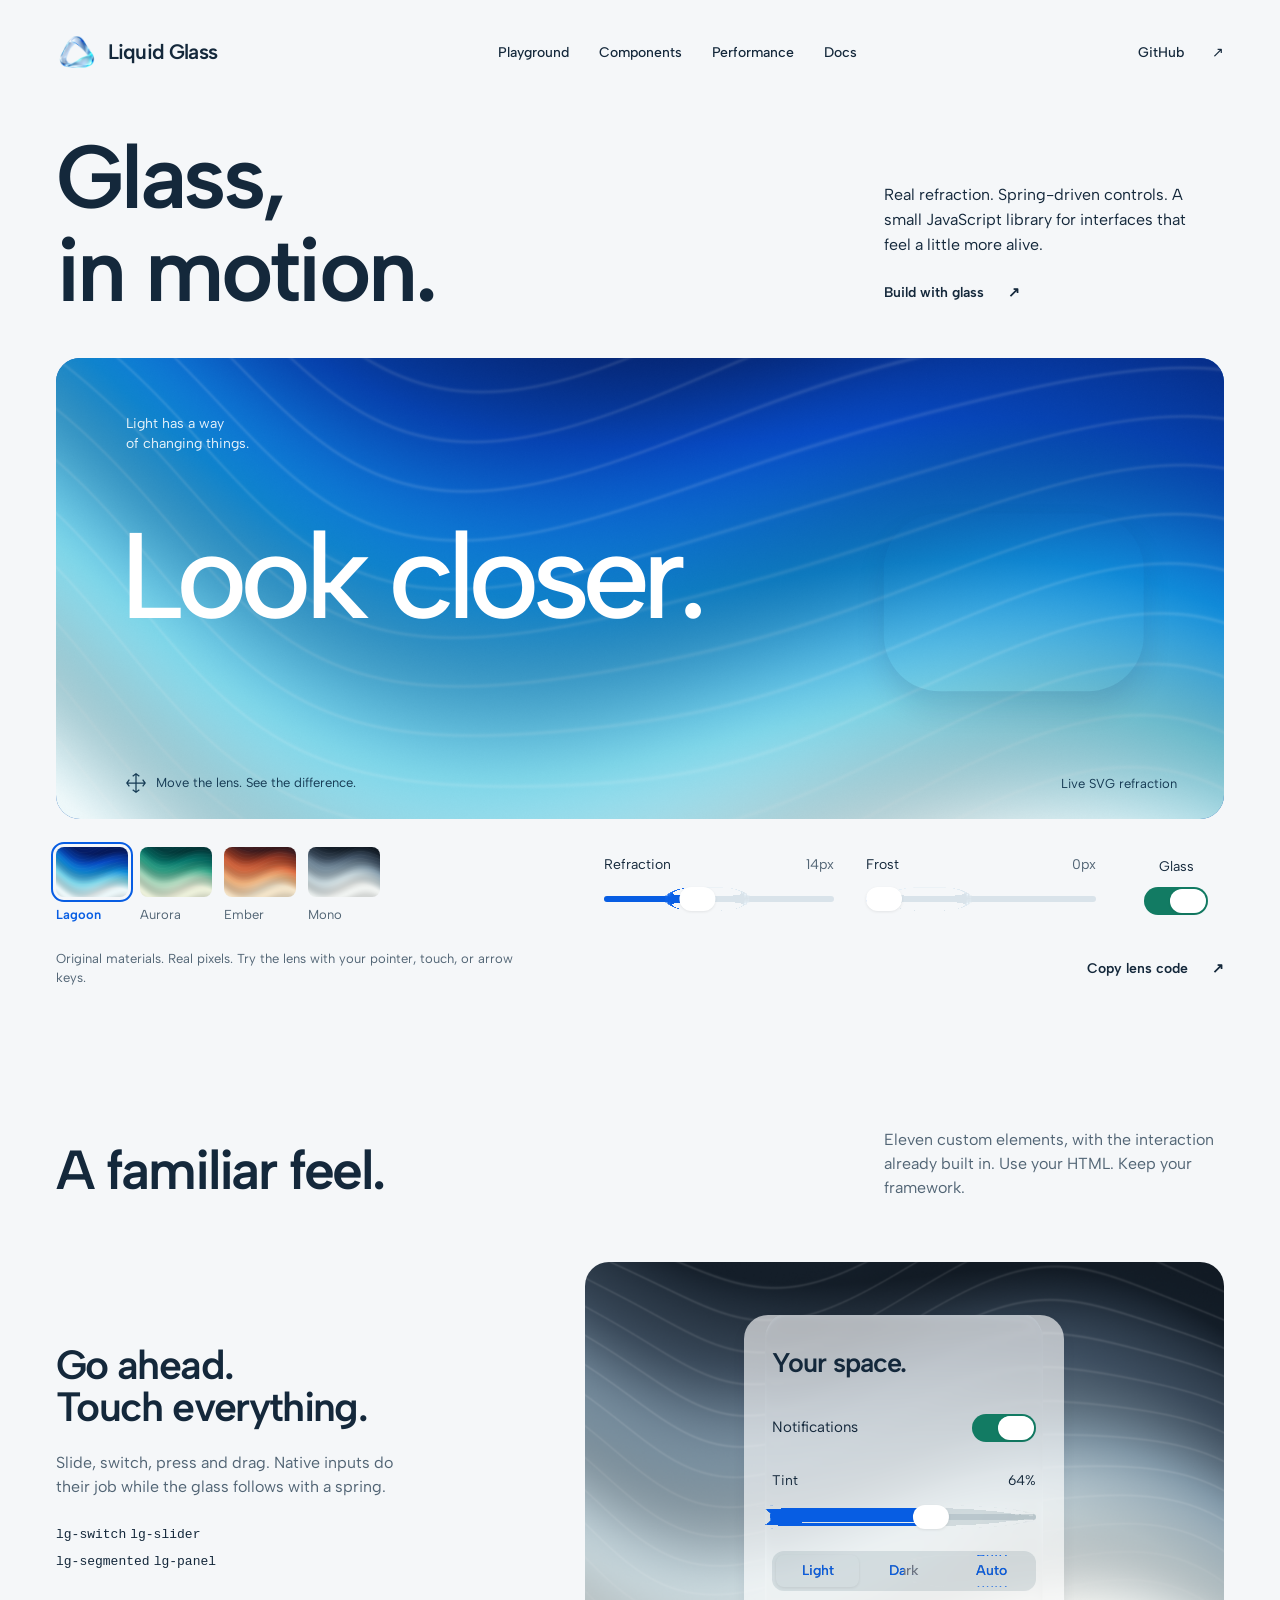
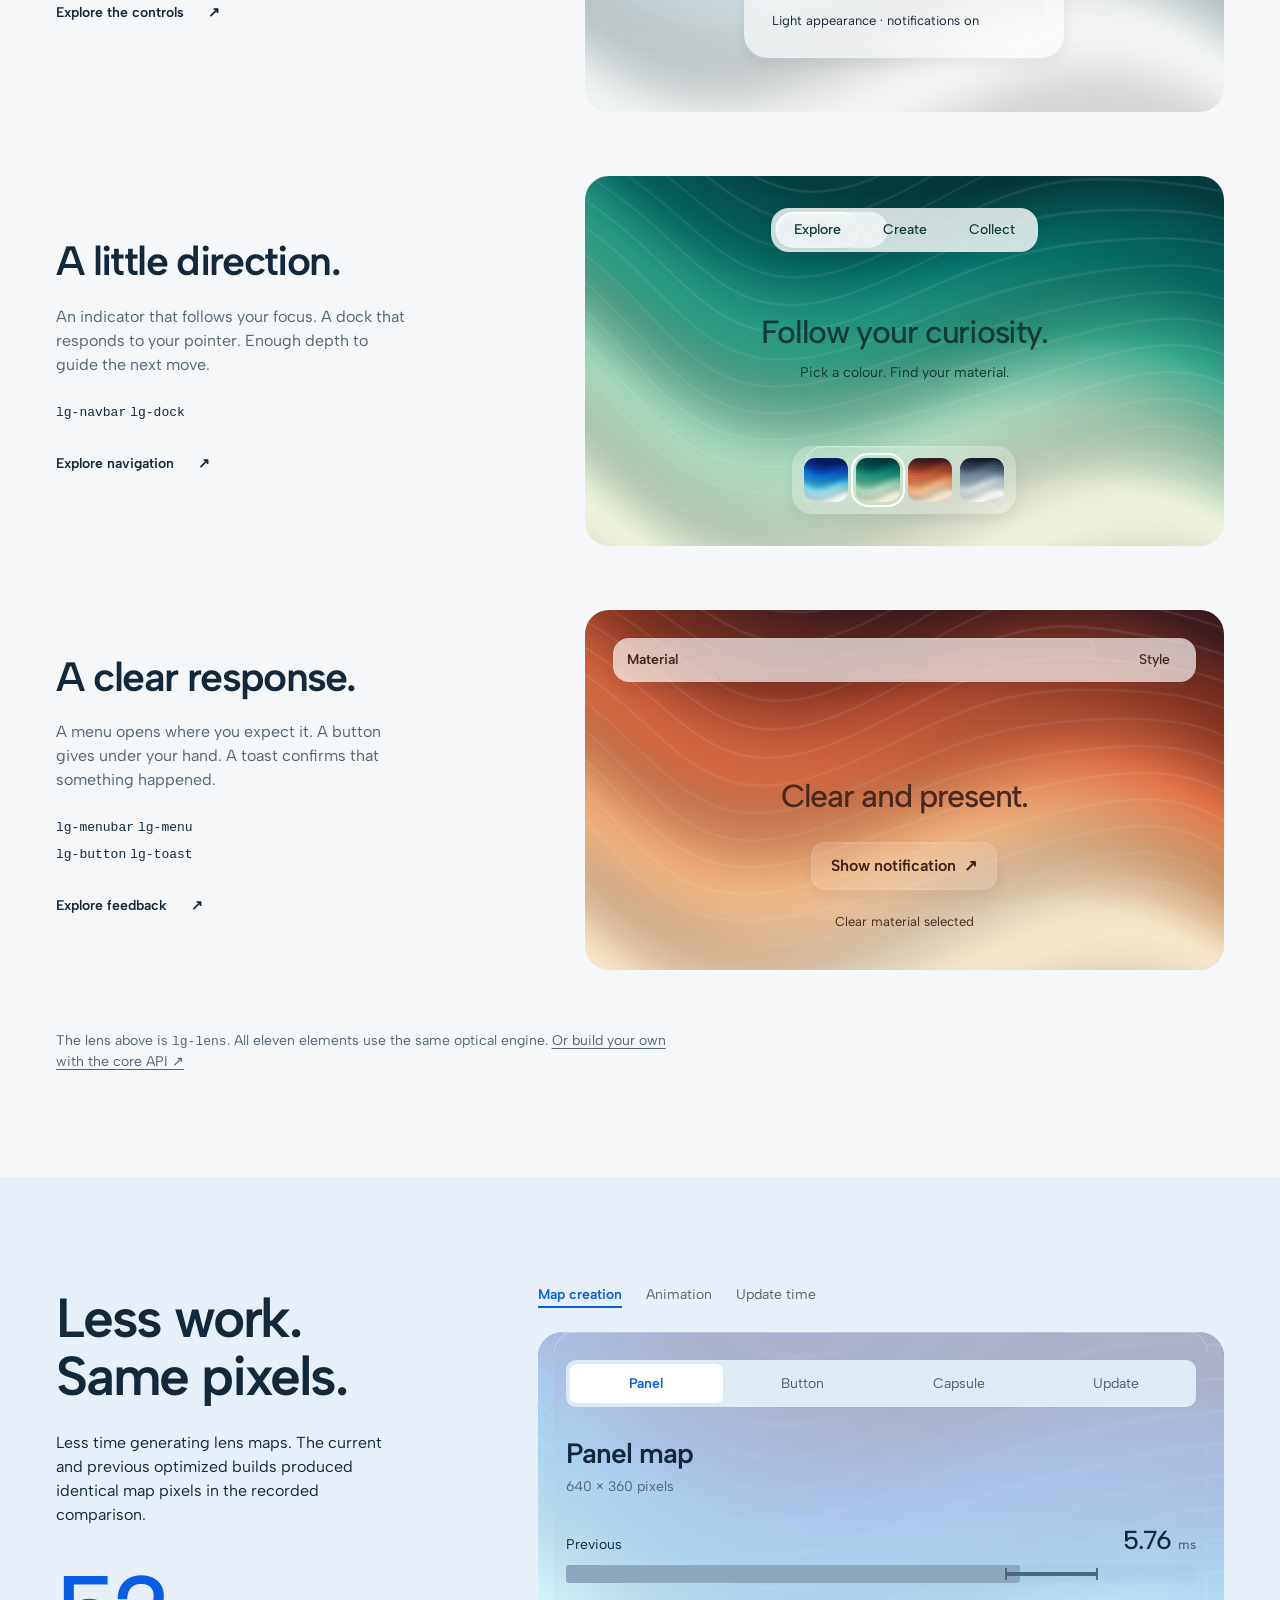
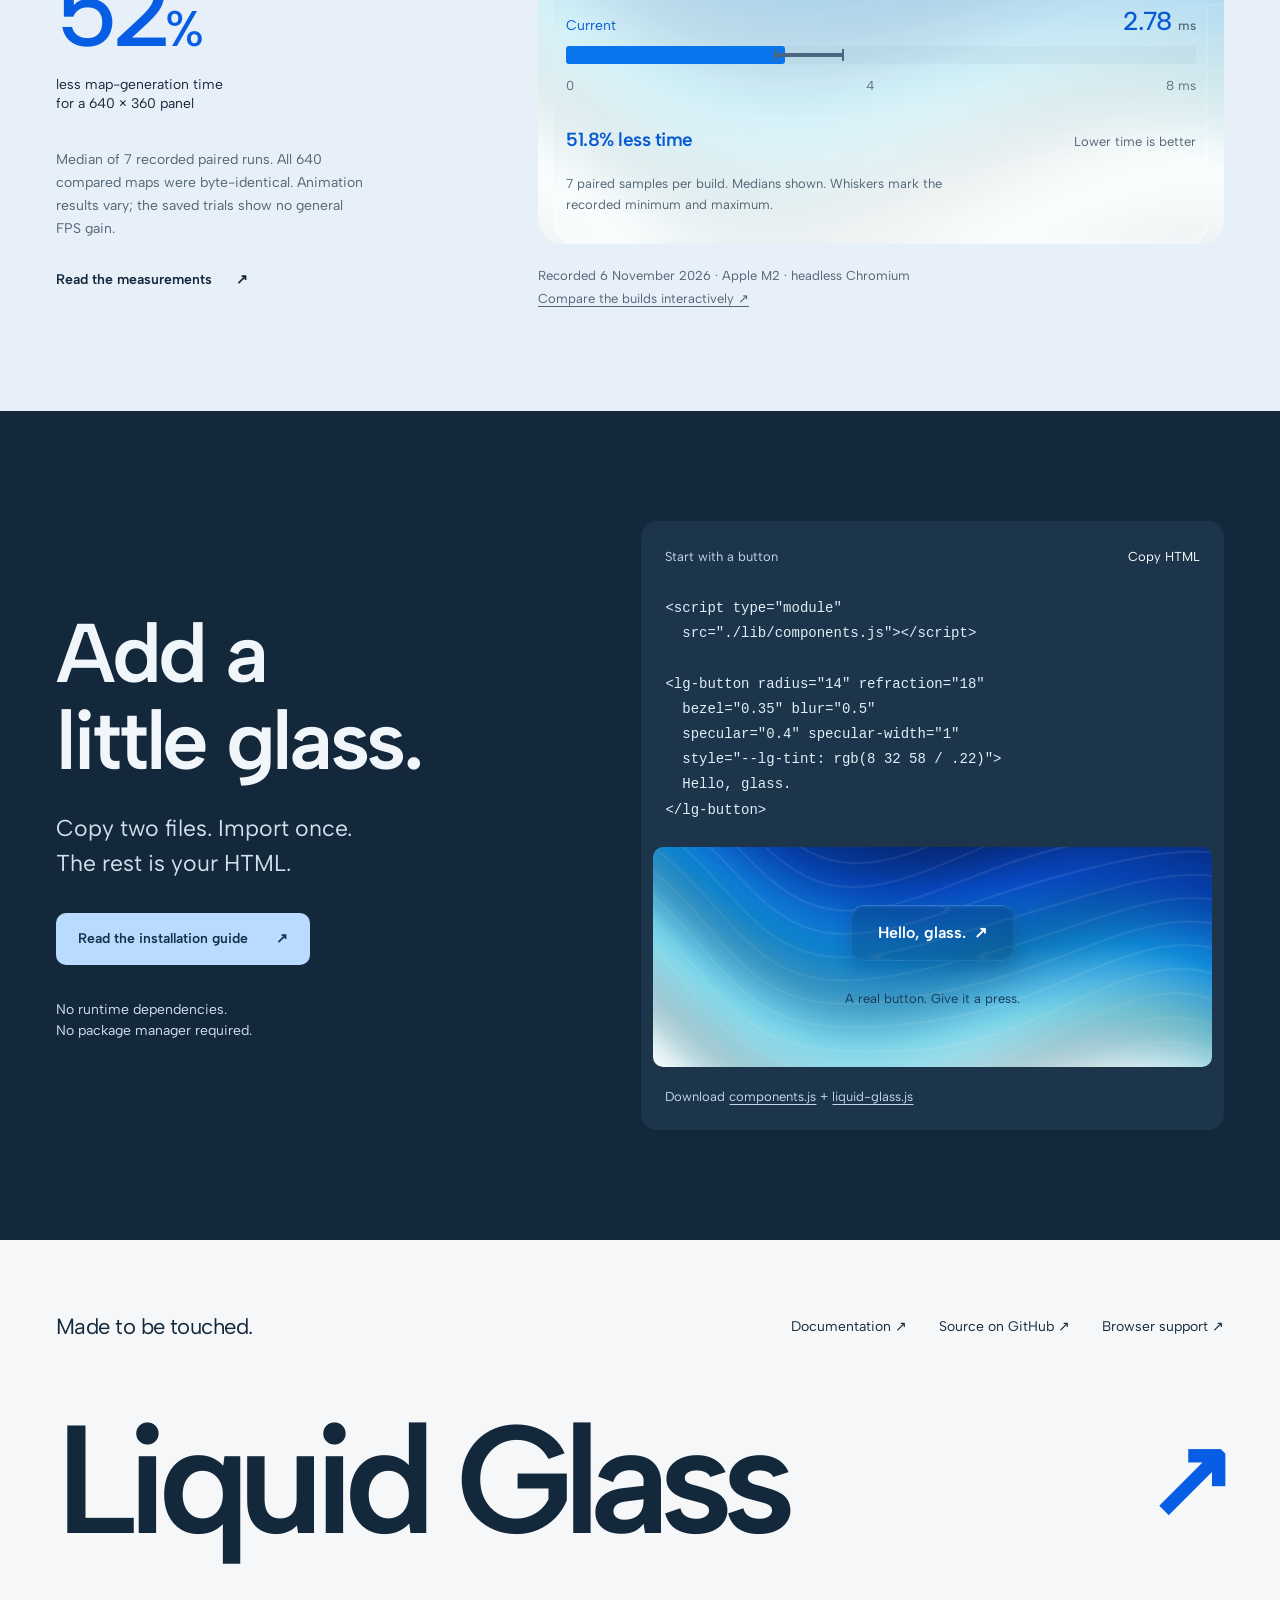
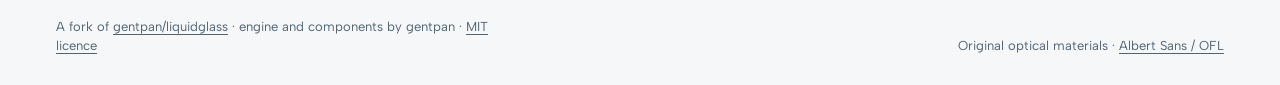
==== index.html @ f4332ab7 "fix(site): make the button material visibly transparent The installation demo covered its backdrop w" ====
<!doctype html>
<html lang="en">
<head>
  <meta charset="utf-8">
  <meta name="viewport" content="width=device-width, initial-scale=1">
  <title>Liquid Glass · Glass, in motion</title>
  <meta name="description" content="A live playground for refractive glass, spring-driven controls and optical depth. Eleven web components. No runtime dependencies.">
  <meta name="theme-color" content="#f5f7f9">
  <meta property="og:title" content="Liquid Glass · Glass, in motion">
  <meta property="og:description" content="Real refraction. Working controls. An open-source JavaScript library you can try right here.">
  <meta property="og:type" content="website">
  <meta property="og:url" content="https://tfdmendes.github.io/liquidglass/">
  <meta property="og:image" content="https://tfdmendes.github.io/liquidglass/assets/brand/liquid-glass.png">
  <link rel="canonical" href="https://tfdmendes.github.io/liquidglass/">
  <link rel="icon" type="image/png" href="./assets/brand/favicon.png">
  <link rel="preload" href="./assets/fonts/albert-sans.ttf" as="font" type="font/ttf" crossorigin>
  <link rel="stylesheet" href="./assets/site.css">
  <script type="module" src="./assets/main.js"></script>
</head>
<body>
  <a class="skip-link" href="#main">Skip to content</a>
  <header class="site-header container">
    <a class="brand" href="./" aria-label="Liquid Glass home"><img src="./assets/brand/liquid-glass.png" width="42" height="42" alt=""><span>Liquid Glass</span></a>
    <nav class="nav-links" aria-label="Main navigation"><a href="#playground">Playground</a><a href="#components">Components</a><a href="#performance">Performance</a><a href="./docs/">Docs</a></nav>
    <a class="header-action" href="https://github.com/tfdmendes/liquidglass">GitHub <span aria-hidden="true">↗</span></a>
  </header>
  <main id="main">
    <section class="hero container" id="playground" aria-labelledby="hero-title">
      <div class="hero-heading">
        <h1 class="lines" id="hero-title"><span class="line"><span>Glass,</span></span><span class="line"><span>in motion.</span></span></h1>
        <div class="hero-intro"><p>Real refraction. Spring-driven controls. A small JavaScript library for interfaces that feel a little more alive.</p><a class="text-link" href="#start">Build with glass <span aria-hidden="true">↗</span></a></div>
      </div>
      <div class="optical-stage" data-ui>
        <lg-lens id="hero-lens" width="260" height="178" radius="56" x="61" y="53" refraction="14" bezel="0.3" chroma="0.08" specular="0.12" specular-width="0.75" tabindex="0" role="group" aria-label="Interactive glass lens" aria-describedby="lens-instructions">
          <img class="hero-material" id="hero-material" src="./assets/material-lagoon.png" width="1800" height="1200" alt="Original blue contour artwork" fetchpriority="high">
          <span class="stage-word" aria-hidden="true">Look closer.</span>
          <span class="stage-caption">Light has a way<br>of changing things.</span>
        </lg-lens>
        <span class="lens-instructions" id="lens-instructions"><svg viewBox="0 0 24 24" aria-hidden="true"><path d="m8 4 4-3 4 3M12 1v22m-4-3 4 3 4-3M4 8l-3 4 3 4M1 12h22m-3-4 3 4-3 4"/></svg><span>Move the lens. See the difference.</span></span>
        <span class="stage-engine">Live SVG refraction</span>
      </div>
      <div class="material-console" data-ui>
        <div class="material-picker" role="group" aria-label="Backdrop material">
          <button type="button" class="material-option" data-material="lagoon" aria-pressed="true"><img src="./assets/material-lagoon.png" width="72" height="52" alt=""><span>Lagoon</span></button>
          <button type="button" class="material-option" data-material="aurora" aria-pressed="false"><img src="./assets/material-aurora.png" width="72" height="52" alt="" loading="lazy"><span>Aurora</span></button>
          <button type="button" class="material-option" data-material="ember" aria-pressed="false"><img src="./assets/material-ember.png" width="72" height="52" alt="" loading="lazy"><span>Ember</span></button>
          <button type="button" class="material-option" data-material="mono" aria-pressed="false"><img src="./assets/material-mono.png" width="72" height="52" alt="" loading="lazy"><span>Mono</span></button>
        </div>
        <div class="optics-controls">
          <div class="range-field"><div><span>Refraction</span><output id="refraction-value">14px</output></div><lg-slider id="refraction" min="0" max="36" value="14" label="Refraction" specular="0.12" specular-width="0.75"></lg-slider></div>
          <div class="range-field"><div><span>Frost</span><output id="frost-value">0px</output></div><lg-slider id="frost" min="0" max="8" step="0.5" value="0" label="Frost" specular="0.12" specular-width="0.75"></lg-slider></div>
          <lg-switch id="glass-enabled" checked>Glass</lg-switch>
        </div>
      </div>
      <div class="playground-bottom"><p>Original materials. Real pixels. Try the lens with your pointer, touch, or arrow keys.</p><button type="button" class="text-link" id="copy-preset">Copy lens code <span aria-hidden="true">↗</span></button></div>
      <noscript><p class="no-script">Enable JavaScript to try the live components. The source and documentation are available below.</p></noscript>
    </section>
    <section class="components-section container" id="components" aria-labelledby="components-title">
      <div class="section-heading"><h2 id="components-title">A familiar feel.</h2><p>Eleven custom elements, with the interaction already built in. Use your HTML. Keep your framework.</p></div>
      <div class="component-row control-row">
        <div class="component-copy"><h3>Go ahead.<br>Touch everything.</h3><p>Slide, switch, press and drag. Native inputs do their job while the glass follows with a spring.</p><p class="component-names"><code>lg-switch</code> <code>lg-slider</code><br><code>lg-segmented</code> <code>lg-panel</code></p><a class="text-link" href="./docs/#switch">Explore the controls <span aria-hidden="true">↗</span></a></div>
        <div class="component-scene controls-scene" data-ui data-lg-backdrop="img">
          <img src="./assets/material-mono.png" width="1800" height="1200" alt="Silver contour artwork behind the controls" loading="lazy">
          <lg-panel class="control-panel" tone="light" radius="24" refraction="10" bezel="0.2" blur="2" specular="0.12" specular-width="0.75">
            <h4>Your space.</h4><lg-switch id="notifications" checked>Notifications</lg-switch>
            <div class="panel-range"><div><span>Tint</span><output id="tint-value">64%</output></div><lg-slider id="panel-tint" min="30" max="85" value="64" label="Panel tint" specular="0.12" specular-width="0.75"></lg-slider></div>
            <lg-segmented id="appearance" label="Control appearance" value="light" specular="0.12" specular-width="0.75"><button value="light">Light</button><button value="dark">Dark</button><button value="auto">Auto</button></lg-segmented>
            <output class="panel-status" id="control-status">Light appearance · notifications on</output>
          </lg-panel>
        </div>
      </div>
      <div class="component-row navigation-row">
        <div class="component-copy"><h3>A little direction.</h3><p>An indicator that follows your focus. A dock that responds to your pointer. Enough depth to guide the next move.</p><p class="component-names"><code>lg-navbar</code> <code>lg-dock</code></p><a class="text-link" href="./docs/#navbar">Explore navigation <span aria-hidden="true">↗</span></a></div>
        <div class="component-scene navigation-scene" id="navigation-scene" data-ui data-lg-backdrop="img">
          <img id="navigation-material" src="./assets/material-aurora.png" width="1800" height="1200" alt="Green contour artwork behind the navigation" loading="lazy">
          <lg-navbar id="sample-navbar" aria-label="Preview content" tone="light" radius="18" refraction="10" bezel="0.2" specular="0.12" specular-width="0.75"><button type="button" data-view="explore" aria-current="page">Explore</button><button type="button" data-view="create">Create</button><button type="button" data-view="collect">Collect</button></lg-navbar>
          <div class="navigation-content"><p id="navigation-title">Follow your curiosity.</p><span id="navigation-description">Pick a colour. Find your material.</span></div>
          <lg-dock id="material-dock" radius="20" refraction="10" bezel="0.2" specular="0.12" specular-width="0.75" aria-label="Navigation backdrop">
            <button type="button" data-backdrop="lagoon" aria-label="Use Lagoon backdrop"><img src="./assets/material-lagoon.png" width="44" height="44" alt="" loading="lazy"></button>
            <button type="button" data-backdrop="aurora" aria-label="Use Aurora backdrop" aria-pressed="true"><img src="./assets/material-aurora.png" width="44" height="44" alt="" loading="lazy"></button>
            <button type="button" data-backdrop="ember" aria-label="Use Ember backdrop"><img src="./assets/material-ember.png" width="44" height="44" alt="" loading="lazy"></button>
            <button type="button" data-backdrop="mono" aria-label="Use Mono backdrop"><img src="./assets/material-mono.png" width="44" height="44" alt="" loading="lazy"></button>
          </lg-dock>
        </div>
      </div>
      <div class="component-row feedback-row">
        <div class="component-copy"><h3>A clear response.</h3><p>A menu opens where you expect it. A button gives under your hand. A toast confirms that something happened.</p><p class="component-names"><code>lg-menubar</code> <code>lg-menu</code><br><code>lg-button</code> <code>lg-toast</code></p><a class="text-link" href="./docs/#menu">Explore feedback <span aria-hidden="true">↗</span></a></div>
        <div class="component-scene feedback-scene" id="feedback-scene" data-ui data-lg-backdrop="img">
          <img src="./assets/material-ember.png" width="1800" height="1200" alt="Warm contour artwork behind the menu" loading="lazy">
          <lg-menubar tone="light" radius="16" refraction="10" bezel="0.2" specular="0.12" specular-width="0.75" aria-label="Material settings"><span class="menubar-name">Material</span><lg-menu id="style-menu" label="Style" tone="light" radius="16" refraction="10" bezel="0.2" blur="4" specular="0.12" specular-width="0.75"><button value="clear">Clear</button><button value="soft">Soft</button><button value="frosted">Frosted</button></lg-menu></lg-menubar>
          <div class="feedback-content"><p id="feedback-title">Clear and present.</p><lg-button id="notify-button" tone="light" radius="14" refraction="10" bezel="0.2" specular="0.12" specular-width="0.75">Show notification <span aria-hidden="true">↗</span></lg-button><output id="feedback-status">Clear material selected</output></div>
        </div>
      </div>
      <p class="component-footnote">The lens above is <code>lg-lens</code>. All eleven elements use the same optical engine. <a href="./docs/#api">Or build your own with the core API ↗</a></p>
    </section>
    <section class="performance-section" id="performance" aria-labelledby="performance-title">
      <div class="container performance-layout">
        <div class="performance-copy"><h2 id="performance-title">Less work.<br>Same pixels.</h2><p>Less time generating lens maps. The current and previous optimized builds produced identical map pixels in the recorded comparison.</p><div class="measurement"><strong>52<span>%</span></strong><p>less map-generation time<br>for a 640 × 360 panel</p></div><p class="evidence-note">Median of 7 recorded paired runs. All 640 compared maps were byte-identical. Animation results vary; the saved trials show no general FPS gain.</p><a class="text-link" href="https://github.com/tfdmendes/liquidglass/blob/feat/liquidglass-showcase/docs/performance/README.md">Read the measurements <span aria-hidden="true">↗</span></a></div>
        <div class="performance-figures">
          <div class="figure-tabs" role="tablist" aria-label="Performance measurements"><button type="button" id="tab-maps" role="tab" aria-selected="true" aria-controls="figure-maps">Map creation</button><button type="button" id="tab-fps" role="tab" aria-selected="false" aria-controls="figure-fps" tabindex="-1">Animation</button><button type="button" id="tab-update" role="tab" aria-selected="false" aria-controls="figure-update" tabindex="-1">Update time</button></div>
          <div id="figure-maps" role="tabpanel" aria-labelledby="tab-maps" class="benchmark-mount"><p>Loading recorded measurements…</p></div>
          <div id="figure-fps" role="tabpanel" aria-labelledby="tab-fps" class="benchmark-mount" hidden></div>
          <div id="figure-update" role="tabpanel" aria-labelledby="tab-update" class="benchmark-mount" hidden></div>
          <noscript><p>View the <a href="./docs/performance/current-map-time.svg">map timings</a>, <a href="./docs/performance/current-animation-fps.svg">animation results</a> or <a href="./docs/performance/current-update-time.svg">update timings</a>.</p></noscript>
          <p class="figure-caption">Recorded 6 November 2026 · Apple M2 · headless Chromium<br><a href="./showcase/">Compare the builds interactively ↗</a></p>
        </div>
      </div>
    </section>
    <section class="start-section" id="start" aria-labelledby="start-title">
      <div class="container start-layout">
        <div class="start-copy"><h2 id="start-title">Add a<br> little glass.</h2><p>Copy two files. Import once.<br>The rest is your HTML.</p><a class="button button--primary" href="./docs/#install">Read the installation guide <span aria-hidden="true">↗</span></a><p class="start-detail">No runtime dependencies.<br>No package manager required.</p></div>
        <div class="start-example">
          <div class="snippet-heading"><span>Start with a button</span><button type="button" id="copy-install">Copy HTML</button></div>
          <pre><code id="install-code">&lt;script type="module"
  src="./lib/components.js"&gt;&lt;/script&gt;

&lt;lg-button radius="14" refraction="18"
  bezel="0.35" blur="0.5"
  specular="0.4" specular-width="1"
  style="--lg-tint: rgb(8 32 58 / .22)"&gt;
  Hello, glass.
&lt;/lg-button&gt;</code></pre>
          <div class="install-preview" data-ui data-lg-backdrop="img"><img src="./assets/material-lagoon.png" width="1800" height="1200" alt="" loading="lazy"><lg-button id="hello-button" radius="14" refraction="18" bezel="0.35" blur="0.5" specular="0.4" specular-width="1">Hello, glass. <span aria-hidden="true">↗</span></lg-button><output id="hello-output">A real button. Give it a press.</output></div>
          <p class="download-links">Download <a href="./lib/components.js" download>components.js</a> + <a href="./lib/liquid-glass.js" download>liquid-glass.js</a></p>
        </div>
      </div>
    </section>
  </main>
  <footer class="site-footer container">
    <div class="footer-top"><p>Made to be touched.</p><nav aria-label="Footer"><a href="./docs/">Documentation ↗</a><a href="https://github.com/tfdmendes/liquidglass">Source on GitHub ↗</a><a href="./docs/#support">Browser support ↗</a></nav></div>
    <div class="footer-wordmark" aria-hidden="true">Liquid Glass<span>↗</span></div>
    <div class="footer-credits"><p>A fork of <a href="https://github.com/gentpan/liquidglass">gentpan/liquidglass</a> · engine and components by gentpan · <a href="./LICENSE">MIT licence</a></p><p>Original optical materials · <a href="./assets/fonts/OFL.txt">Albert Sans / OFL</a></p></div>
  </footer>
  <div class="announcement" id="announcement" role="status" aria-live="polite"></div>
</body>
</html>
---- assets/site.css ----
@font-face { font-family: "Albert Sans"; src: url("./fonts/albert-sans.ttf") format("truetype"); font-style: normal; font-weight: 100 900; font-display: swap; }
:root {
  --paper: #f5f7f9; --ink: #14283b; --muted: #526575; --blue: #075de3;
  --surface: #e9eff3; --surface-strong: #dce6ed; --font-display: "Albert Sans", sans-serif; --font-text: "Albert Sans", sans-serif;
  --step-small: 14px; --step-body: clamp(16px, 1.2vw, 18px); --step-lead: clamp(20px, 1.8vw, 26px); --step-head: clamp(36px, 4.3vw, 64px); --step-display: clamp(58px, 7vw, 104px);
  --ease-out: cubic-bezier(.22, 1, .36, 1); --lg-accent: var(--blue); --lg-text: var(--ink); --lg-surface: transparent; --lg-track: #d9e3ea; --lg-on: #127b63;
}
* { box-sizing: border-box; }
html { scroll-behavior: smooth; scroll-padding-top: 30px; }
body { margin: 0; font-family: var(--font-text); font-size: var(--step-body); line-height: 1.5; color: var(--ink); background: var(--paper); -webkit-font-smoothing: antialiased; }
button, input { font: inherit; }
button { color: inherit; }
a { color: inherit; text-underline-offset: .24em; }
button, a { -webkit-tap-highlight-color: transparent; }
button:not(:disabled), summary { cursor: pointer; }
img { display: block; max-width: 100%; }
svg { fill: none; stroke: currentColor; stroke-width: 1.5; }
button { border: 0; }
[hidden] { display: none !important; }
h1, h2, h3, h4, p { margin: 0; }
h1, h2, h3 { font-family: var(--font-display); font-weight: 600; letter-spacing: -.04em; line-height: 1.04; }
h2 { font-size: var(--step-head); }
h3 { font-size: clamp(30px, 3.2vw, 46px); }
code, pre { font-family: ui-monospace, SFMono-Regular, Consolas, monospace; }
::selection { background: #b9dafd; color: #102b4a; }
:focus-visible { outline: 3px solid var(--blue); outline-offset: 5px; }
.container { width: min(1280px, calc(100% - 112px)); margin-inline: auto; }
.skip-link { position: fixed; top: 12px; left: 12px; z-index: 2000; background: var(--ink); color: white; padding: 12px 20px; transform: translateY(-180%); }
.skip-link:focus { transform: none; }
.site-header { min-height: 104px; display: flex; align-items: center; justify-content: space-between; gap: 32px; }
.brand { display: inline-flex; align-items: center; gap: 10px; color: var(--ink); text-decoration: none; font-size: 21px; font-weight: 600; letter-spacing: -.04em; white-space: nowrap; }
.brand img { width: 42px; height: 42px; object-fit: contain; }
.nav-links { display: flex; align-items: center; gap: 30px; }
.nav-links a, .header-action { font-size: var(--step-small); font-weight: 500; text-decoration: none; }
.nav-links a, .text-link, .header-action, .footer-top a { transition: color 180ms ease; }
.nav-links a:hover, .text-link:hover, .header-action:hover, .footer-top a:hover { color: var(--blue); }
.header-action { display: inline-flex; gap: 28px; align-items: center; }
.text-link { font: inherit; font-size: var(--step-small); font-weight: 600; display: inline-flex; align-items: center; gap: 24px; padding: 7px 0; text-decoration: none; background: transparent; }
.button { display: inline-flex; justify-content: center; align-items: center; gap: 28px; min-height: 52px; padding: 14px 22px; border-radius: 10px; text-decoration: none; font-size: var(--step-small); font-weight: 600; transition: background-color 180ms ease, transform 140ms var(--ease-out); }
.button--primary { background: var(--blue); color: white; }
.button--primary:hover { background: #0649b2; }
.button:active { transform: scale(.98); }
.hero { padding-top: 26px; }
.hero-heading { display: flex; justify-content: space-between; align-items: flex-end; gap: 60px; padding-bottom: 42px; }
.hero h1 { font-size: var(--step-display); }
.line { display: block; overflow: hidden; padding-bottom: .09em; margin-bottom: -.09em; }
.line > span { display: block; }
.hero-intro { width: 340px; padding-bottom: 6px; }
.hero-intro p { font-size: var(--step-body); max-width: 32ch; line-height: 1.55; }
.hero-intro .text-link { margin-top: 18px; }
.optical-stage { position: relative; height: clamp(360px, 36vw, 510px); overflow: hidden; border-radius: 24px; background: #0756b0; color: white; }
#hero-lens { width: 100%; height: 100%; cursor: grab; --lg-shadow-2: 0 16px 28px #001b4c20; }
#hero-lens:active { cursor: grabbing; }
#hero-lens:focus-visible { outline-offset: -6px; outline-color: white; }
#hero-lens > .lg-lens__content { width: 100%; height: 100%; background: #0756b0; }
.hero-material { position: absolute; inset: 0; width: 100%; height: 100%; object-fit: cover; pointer-events: none; }
.stage-word { position: absolute; left: 5.5%; top: 34%; font-size: clamp(64px, 9.5vw, 142px); letter-spacing: -.065em; line-height: 1; font-weight: 500; white-space: nowrap; }
.stage-caption { position: absolute; left: 6%; top: 12%; font-size: var(--step-small); line-height: 1.45; opacity: .9; }
.lens-instructions, .stage-engine { position: absolute; bottom: 26px; pointer-events: none; font-size: 13px; color: #163b54; }
.lens-instructions { left: 6%; display: flex; align-items: center; gap: 10px; }
.lens-instructions svg { width: 20px; height: 20px; }
.stage-engine { right: 4%; }
.material-console { display: flex; align-items: center; justify-content: space-between; gap: 36px; padding-top: 28px; }
.material-picker { display: flex; gap: 12px; }
.material-option { padding: 0; background: transparent; text-align: left; min-width: 67px; }
.material-option img { width: 72px; height: 50px; object-fit: cover; border-radius: 8px; transition: transform 160ms var(--ease-out); }
.material-option span { display: block; font-size: 13px; margin-top: 8px; color: var(--muted); }
.material-option[aria-pressed="true"] span { color: var(--blue); font-weight: 600; }
.material-option[aria-pressed="true"] img { outline: 2px solid var(--blue); outline-offset: 3px; }
.material-option:active img { transform: scale(.94); }
.optics-controls { display: flex; align-items: center; gap: 32px; flex: 1; max-width: 620px; }
.range-field { flex: 1; min-width: 80px; }
.range-field > div, .panel-range > div { display: flex; align-items: center; justify-content: space-between; gap: 18px; font-size: var(--step-small); }
.range-field output { color: var(--muted); font-variant-numeric: tabular-nums; }
.range-field lg-slider { width: 100%; margin-top: 6px; }
.optics-controls lg-switch { width: 96px; font-size: var(--step-small); }
.optics-controls .lg-switch__label { flex-direction: column; gap: 10px; }
.playground-bottom { display: flex; align-items: center; justify-content: space-between; gap: 28px; margin-top: 24px; }
.playground-bottom p { font-size: 13px; color: var(--muted); max-width: 60ch; }
.no-script { padding-top: 20px; }
.components-section { padding-top: 140px; padding-bottom: 105px; }
.section-heading { display: flex; justify-content: space-between; align-items: flex-end; gap: 60px; margin-bottom: 62px; }
.section-heading > p { max-width: 34ch; color: var(--muted); }
.component-row { display: grid; grid-template-columns: 5fr 7fr; align-items: center; gap: 72px; margin-top: 40px; }
.component-row + .component-row { margin-top: 64px; }
.component-copy { max-width: 350px; }
.component-copy > p { margin-top: 22px; color: var(--muted); }
.component-copy .component-names { font-size: 13px; color: var(--ink); line-height: 2; }
.component-copy .text-link { margin-top: 20px; }
.component-scene { position: relative; isolation: isolate; min-width: 0; overflow: hidden; display: flex; align-items: center; justify-content: center; border-radius: 24px; padding: 42px; --lg-surface: transparent; --lg-tint-strong: rgb(255 255 255 / .64); --lg-text: #14283b; --lg-shadow-2: 0 7px 14px #001a4010; }
.component-scene > img { position: absolute; inset: 0; z-index: -1; width: 100%; height: 100%; object-fit: cover; }
.controls-scene { min-height: 450px; }
.control-panel { padding: 28px; width: 320px; max-width: 100%; --lg-track: rgb(31 66 86 / .12); --lg-track-off: #a8b5bc; }
.control-panel h4 { font-size: 27px; font-weight: 600; letter-spacing: -.04em; margin-bottom: 30px; }
.control-panel lg-switch { width: 100%; font-size: 15px; }
.panel-range { margin-top: 28px; }
.panel-range lg-slider { width: 100%; margin-block: 8px 16px; }
.control-panel lg-segmented { width: 100%; }
.control-panel lg-segmented > button { flex: 1; font-size: 14px; padding-inline: 12px; }
.panel-status { display: block; font-size: 13px; margin-top: 20px; color: var(--lg-text); }
.control-panel.is-dark { --lg-text: #f4f7fa; --lg-tint-strong: rgb(9 29 48 / .8); --lg-track: rgb(255 255 255 / .14); --lg-on: #248b71; --lg-track-off: #6d7d88; }
.navigation-scene { min-height: 370px; flex-direction: column; justify-content: space-between; padding: 32px; color: white; }
.navigation-scene lg-navbar { --lg-tint-strong: rgb(255 255 255 / .8); --lg-text: #163d37; padding: 4px; }
.navigation-scene lg-navbar > button, .navigation-scene .lg-nav__copy > * { font-size: 14px; padding: 11px 19px; }
.navigation-content { text-align: center; padding: 30px 0; color: #103b35; }
.navigation-content p { font-size: 32px; letter-spacing: -.04em; font-weight: 500; line-height: 1.1; }
.navigation-content span { display: block; font-size: 14px; margin-top: 12px; }
.navigation-scene lg-dock { --lg-tint: rgb(255 255 255 / .23); }
.navigation-scene lg-dock button { padding: 0; border-radius: 12px; background: transparent; }
.navigation-scene lg-dock button img { width: 44px; height: 44px; object-fit: cover; border-radius: 11px; }
.navigation-scene lg-dock button[aria-pressed="true"] { outline: 2px solid white; outline-offset: 3px; }
.feedback-scene { min-height: 360px; align-items: stretch; flex-direction: column; justify-content: space-between; padding: 28px; }
.feedback-scene lg-menubar { --lg-tint: rgb(255 255 255 / .67); --lg-on-glass: #3f2620; --lg-text: #3f2620; --lg-tint-strong: rgb(255 255 255 / .9); justify-content: space-between; padding: 6px 14px; text-shadow: none; } /* taste-skill-ignore: This removes the component's default text shadow */
.menubar-name { font-weight: 600; font-size: 14px; padding-right: 40px; }
.feedback-scene .lg-menu__panel { left: auto; right: 0; }
.feedback-content { display: flex; align-items: center; flex-direction: column; gap: 22px; padding: 48px 0 10px; text-align: center; color: #49291e; }
.feedback-content p { font-size: 32px; font-weight: 500; letter-spacing: -.04em; }
.feedback-content lg-button { min-height: 48px; padding-inline: 22px; font-size: 14px; --lg-tint-strong: rgb(255 255 255 / .12); --lg-text: #3a2017; }
.feedback-content output { font-size: 13px; }
.feedback-scene .lg-toast-region { top: 100px; width: 100%; }
.feedback-scene lg-toast { --lg-tint-strong: rgb(255 255 255 / .9); --lg-text: #452c24; max-width: calc(100% - 32px); }
.component-footnote { margin-top: 60px; font-size: 14px; color: var(--muted); max-width: 70ch; }
.component-footnote code { font-size: 13px; }
.performance-section { background: #e7eff8; padding-block: 100px; }
.performance-layout { display: grid; grid-template-columns: 4fr 7fr; gap: 90px; align-items: center; }
.performance-copy > p { margin-top: 26px; max-width: 35ch; }
.measurement { margin-block: 34px; }
.measurement strong { font-size: 100px; font-weight: 500; letter-spacing: -.065em; line-height: 1; color: var(--blue); }
.measurement strong > span { font-size: 50px; }
.measurement > p { margin-top: 14px; font-size: 14px; line-height: 1.4; }
.performance-copy .evidence-note { font-size: 14px; color: var(--muted); line-height: 1.65; }
.performance-copy .text-link { margin-top: 22px; }
.performance-figures { min-width: 0; }
.figure-tabs { display: flex; gap: 24px; padding-bottom: 20px; }
.figure-tabs button { font-size: 14px; padding: 7px 0; background: transparent; color: var(--muted); }
.figure-tabs button[aria-selected="true"] { color: var(--blue); font-weight: 600; text-decoration: underline; text-underline-offset: 7px; text-decoration-thickness: 2px; }
.benchmark-shell { position: relative; isolation: isolate; border-radius: 24px; overflow: hidden; background: #f4f8fd; }
.benchmark-backdrop { position: absolute; inset: 0; z-index: -1; width: 100%; height: 100%; object-fit: cover; opacity: .11; }
.benchmark-panel { padding: 28px; --lg-tint-strong: rgb(255 255 255 / .66); --lg-text: var(--ink); --lg-shadow-2: none; }
.benchmark-picker { display: grid; grid-template-columns: repeat(4, 1fr); gap: 4px; padding: 4px; background: #dfebf4; border-radius: 10px; }
.benchmark-picker button { padding: 9px 6px; background: transparent; border-radius: 7px; font-size: 14px; color: #476176; }
.benchmark-picker button[aria-pressed="true"] { background: white; color: var(--blue); font-weight: 600; }
.benchmark-heading { margin-block: 32px 30px; }
.benchmark-heading h3 { font-size: 28px; letter-spacing: -.035em; }
.benchmark-heading p { margin-top: 8px; font-size: 14px; color: var(--muted); }
.benchmark-bar + .benchmark-bar { margin-top: 25px; }
.benchmark-label { display: flex; justify-content: space-between; gap: 24px; align-items: baseline; margin-bottom: 10px; font-size: 14px; }
.benchmark-label strong { font-size: 26px; line-height: 1; font-weight: 500; font-variant-numeric: tabular-nums; letter-spacing: -.035em; }
.benchmark-label strong span { font-size: 13px; letter-spacing: 0; margin-left: 7px; color: var(--muted); }
.benchmark-track { position: relative; height: 18px; background: rgb(141 174 199 / .12); border-radius: 3px; }
.benchmark-fill { position: absolute; left: 0; top: 0; height: 100%; background: #8fa7bc; border-radius: 3px; }
.benchmark-bar--current .benchmark-fill { background: #0875ed; }
.benchmark-bar--current .benchmark-label { color: #075bd1; }
.benchmark-range { position: absolute; top: 7px; height: 4px; background: #4b677f; }
.benchmark-range::before, .benchmark-range::after { content: ""; position: absolute; top: -4px; width: 2px; height: 12px; background: #4b677f; }
.benchmark-range::before { left: 0; }
.benchmark-range::after { right: 0; }
.benchmark-axis { display: flex; align-items: center; justify-content: space-between; font-size: 13px; color: #5b7184; padding-top: 12px; }
.benchmark-outcome { display: flex; justify-content: space-between; align-items: baseline; gap: 20px; margin-top: 30px; }
.benchmark-outcome strong { color: #075bd1; font-size: 19px; font-weight: 600; letter-spacing: -.025em; }
.benchmark-outcome span { color: var(--muted); font-size: 13px; }
.benchmark-note { max-width: 54ch; margin-top: 20px; font-size: 13px; line-height: 1.6; color: var(--muted); }
.benchmark-error { padding: 36px; font-size: 16px; }
.figure-caption { font-size: 13px; line-height: 1.8; color: var(--muted); margin-top: 20px; }
.start-section { background: #14283b; color: #f1f6fa; padding-block: 110px; }
.start-layout { display: grid; grid-template-columns: 5fr 6fr; gap: 100px; align-items: center; }
.start-copy h2 { font-size: clamp(48px, 6.5vw, 96px); }
.start-copy > p { margin-top: 28px; font-size: var(--step-lead); color: #d0e0ec; }
.start-copy .button { margin-top: 32px; background: #b8dbff; color: #14324d; }
.start-copy .button:hover { background: white; }
.start-copy .start-detail { margin-top: 34px; font-size: 14px; }
.start-example { min-width: 0; background: #1c354b; border-radius: 16px; overflow: hidden; }
.snippet-heading { display: flex; justify-content: space-between; align-items: center; gap: 20px; padding: 20px 24px 0; font-size: 13px; color: #c3d8e7; }
.snippet-heading button { font-size: 13px; padding: 6px 0; color: white; background: transparent; }
.start-example pre { font-size: 14px; line-height: 1.8; padding: 24px; margin: 0; overflow-x: auto; color: #e1eef7; }
.install-preview { position: relative; isolation: isolate; display: flex; flex-direction: column; gap: 28px; align-items: center; justify-content: center; min-height: 220px; margin: 0 12px; border-radius: 10px; overflow: hidden; }
.install-preview > img { position: absolute; inset: 0; z-index: -1; width: 100%; height: 100%; object-fit: cover; }
.install-preview lg-button { --lg-tint: rgb(8 32 58 / .22); --lg-on-glass: #ffffff; --lg-shadow-2: 0 8px 18px rgb(0 24 60 / .18); }
.install-preview .lg-button__el { min-height: 56px; padding-inline: 28px; }
.install-preview output { color: #153b57; font-size: 13px; }
.download-links { padding: 20px 24px 24px; font-size: 13px; color: #c3d8e7; }
.site-footer { padding-top: 70px; padding-bottom: 30px; }
.footer-top { display: flex; justify-content: space-between; gap: 40px; }
.footer-top > p { font-size: 22px; letter-spacing: -.025em; }
.footer-top nav { display: flex; gap: 32px; align-items: center; }
.footer-top nav > a { font-size: 14px; text-decoration: none; }
.footer-wordmark { font-size: clamp(48px, 12vw, 180px); letter-spacing: -.075em; font-weight: 600; line-height: 1; padding: 60px 0; display: flex; align-items: center; justify-content: space-between; }
.footer-wordmark > span { font-size: .7em; color: var(--blue); }
.footer-credits { display: flex; align-items: flex-end; justify-content: space-between; gap: 32px; font-size: 13px; color: var(--muted); }
.footer-credits p { max-width: 58ch; }
.announcement { position: fixed; left: 50%; bottom: 24px; z-index: 1000; transform: translateX(-50%); width: max-content; max-width: calc(100% - 32px); padding: 12px 20px; border-radius: 10px; background: var(--ink); color: white; font-size: 14px; }
.announcement:empty { display: none; }
.copy-dialog { width: min(620px, calc(100% - 32px)); padding: 28px; border: 0; border-radius: 16px; color: var(--ink); background: var(--paper); }
.copy-dialog::backdrop { background: rgb(8 24 38 / .65); }
.copy-dialog h2 { font-size: 30px; margin-bottom: 22px; }
.copy-dialog textarea { width: 100%; resize: vertical; padding: 16px; margin-bottom: 20px; border: 0; border-radius: 8px; background: var(--surface-strong); color: var(--ink); font: 13px/1.7 ui-monospace, monospace; } /* taste-skill-ignore: This field contains literal HTML for copying */
@media (max-width: 1050px) {
  .container { width: calc(100% - 64px); }
  .nav-links { gap: 20px; }
  .site-header { gap: 22px; }
  .material-console { gap: 32px; flex-wrap: wrap; }
  .optics-controls { flex: 1; min-width: 340px; gap: 24px; }
  .component-row { gap: 40px; grid-template-columns: 4fr 6fr; }
  .component-scene { padding: 32px 24px; }
  .performance-layout { grid-template-columns: 4fr 6fr; gap: 40px; }
  .start-layout { gap: 54px; }
}
@media (max-width: 760px) {
  .site-header { min-height: 108px; flex-wrap: wrap; padding-block: 18px; gap: 12px; }
  .brand { font-size: 20px; }
  .brand img { width: 34px; height: 34px; }
  .nav-links { order: 3; width: 100%; justify-content: space-between; gap: 8px; }
  .nav-links a { font-size: 13px; padding-block: 8px; }
  .header-action { font-size: 13px; gap: 10px; }
  .hero { padding-top: 22px; }
  .hero-heading { gap: 32px; align-items: flex-start; }
  .hero h1 { font-size: 70px; }
  .hero-intro { width: 260px; padding-top: 8px; }
  .optical-stage { height: 390px; }
  .stage-word { font-size: 11vw; }
  .stage-engine { display: none; }
  .material-console { gap: 28px; }
  .optics-controls { max-width: none; }
  .component-row { grid-template-columns: 1fr 1.25fr; gap: 28px; }
  .section-heading { display: block; }
  .section-heading p { margin-top: 22px; }
  .component-scene { padding: 30px 20px; }
  .control-panel { padding: 22px; }
  .control-panel h4 { margin-bottom: 25px; }
  .navigation-scene { padding: 26px 12px; }
  .navigation-scene lg-navbar > button, .navigation-scene .lg-nav__copy > * { padding-inline: 12px; }
  .performance-layout, .start-layout { grid-template-columns: 1fr; gap: 48px; }
  .performance-copy { display: grid; grid-template-columns: 1fr 1fr; column-gap: 38px; }
  .performance-copy .measurement { grid-column: 2; grid-row: 1 / span 2; margin-top: 0; }
  .performance-copy .evidence-note { grid-column: 1 / -1; max-width: 62ch; }
  .start-copy h2 br { display: none; }
  .footer-top { flex-direction: column; gap: 20px; }
  .footer-credits { align-items: flex-start; flex-direction: column; gap: 12px; }
}
@media (max-width: 560px) {
  .container { width: calc(100% - 36px); }
  .hero-heading { display: block; padding-bottom: 28px; }
  .hero h1 { font-size: clamp(58px, 16vw, 76px); }
  .hero-intro { width: 100%; margin-top: 24px; padding: 0; }
  .hero-intro p { max-width: 33ch; }
  .hero-intro .text-link { margin-top: 12px; }
  .optical-stage { height: 340px; border-radius: 18px; }
  .stage-word { left: 7%; top: 40%; font-size: 14vw; }
  .stage-caption { left: 8%; top: 12%; font-size: 13px; }
  .lens-instructions { left: 8%; bottom: 24px; font-size: 13px; gap: 8px; }
  .lens-instructions svg { width: 16px; }
  .material-picker { justify-content: space-between; width: 100%; gap: 12px; }
  .material-option { min-width: 0; flex: 1; }
  .material-option img { width: 100%; height: 47px; }
  .optics-controls { min-width: 0; width: 100%; gap: 20px; }
  .optics-controls lg-switch { width: 64px; }
  .playground-bottom { flex-direction: column; align-items: flex-start; gap: 8px; }
  .components-section { padding-top: 90px; padding-bottom: 70px; }
  .section-heading { margin-bottom: 38px; }
  .component-row { display: flex; flex-direction: column; align-items: stretch; gap: 30px; margin-top: 38px; }
  .component-copy { max-width: none; }
  .component-copy p:not(.component-names) { max-width: 36ch; margin-top: 18px; }
  .component-copy .component-names { margin-top: 16px; }
  .component-copy .text-link { margin-top: 10px; }
  .component-scene { width: 100%; border-radius: 18px; }
  .controls-scene { min-height: 425px; padding: 32px 24px; }
  .navigation-scene { min-height: 350px; }
  .feedback-scene { min-height: 355px; padding: 24px; }
  .component-footnote { margin-top: 36px; line-height: 1.75; }
  .performance-section { padding-block: 64px; }
  .performance-copy { display: block; }
  .measurement { margin-block: 30px; }
  .measurement strong { font-size: 88px; }
  .figure-tabs { gap: 24px; justify-content: space-between; }
  .figure-tabs button { font-size: 13px; }
  .benchmark-panel { padding: 22px; }
  .benchmark-picker button { padding-inline: 3px; font-size: 13px; }
  .benchmark-heading h3 { font-size: 26px; }
  .benchmark-outcome { display: block; }
  .benchmark-outcome span { display: block; margin-top: 7px; }
  .start-section { padding-block: 68px; }
  .start-copy h2 { font-size: 48px; max-width: 9ch; }
  .start-copy > p { font-size: 22px; }
  .start-example pre { padding: 20px; font-size: 12px; }
  .snippet-heading { padding-inline: 20px; }
  .download-links { padding-inline: 20px; font-size: 13px; }
  .site-footer { padding-top: 45px; }
  .footer-top nav { flex-direction: column; align-items: flex-start; gap: 14px; }
  .footer-wordmark { padding-block: 42px; font-size: 14vw; }
}
@keyframes line-rise { from { transform: translateY(110%); } to { transform: translateY(0); } }
@keyframes intro-rise { from { opacity: 0; transform: translateY(18px); } to { opacity: 1; transform: translateY(0); } }
@media (prefers-reduced-motion: no-preference) {
  .motion-ready .hero .line > span { animation: line-rise 900ms var(--ease-out) both; }
  .motion-ready .hero .line:nth-child(2) > span { animation-delay: 110ms; }
  .motion-ready .hero-intro { animation: intro-rise 800ms var(--ease-out) 180ms both; }
}
@media (prefers-reduced-motion: reduce) { html { scroll-behavior: auto; } }
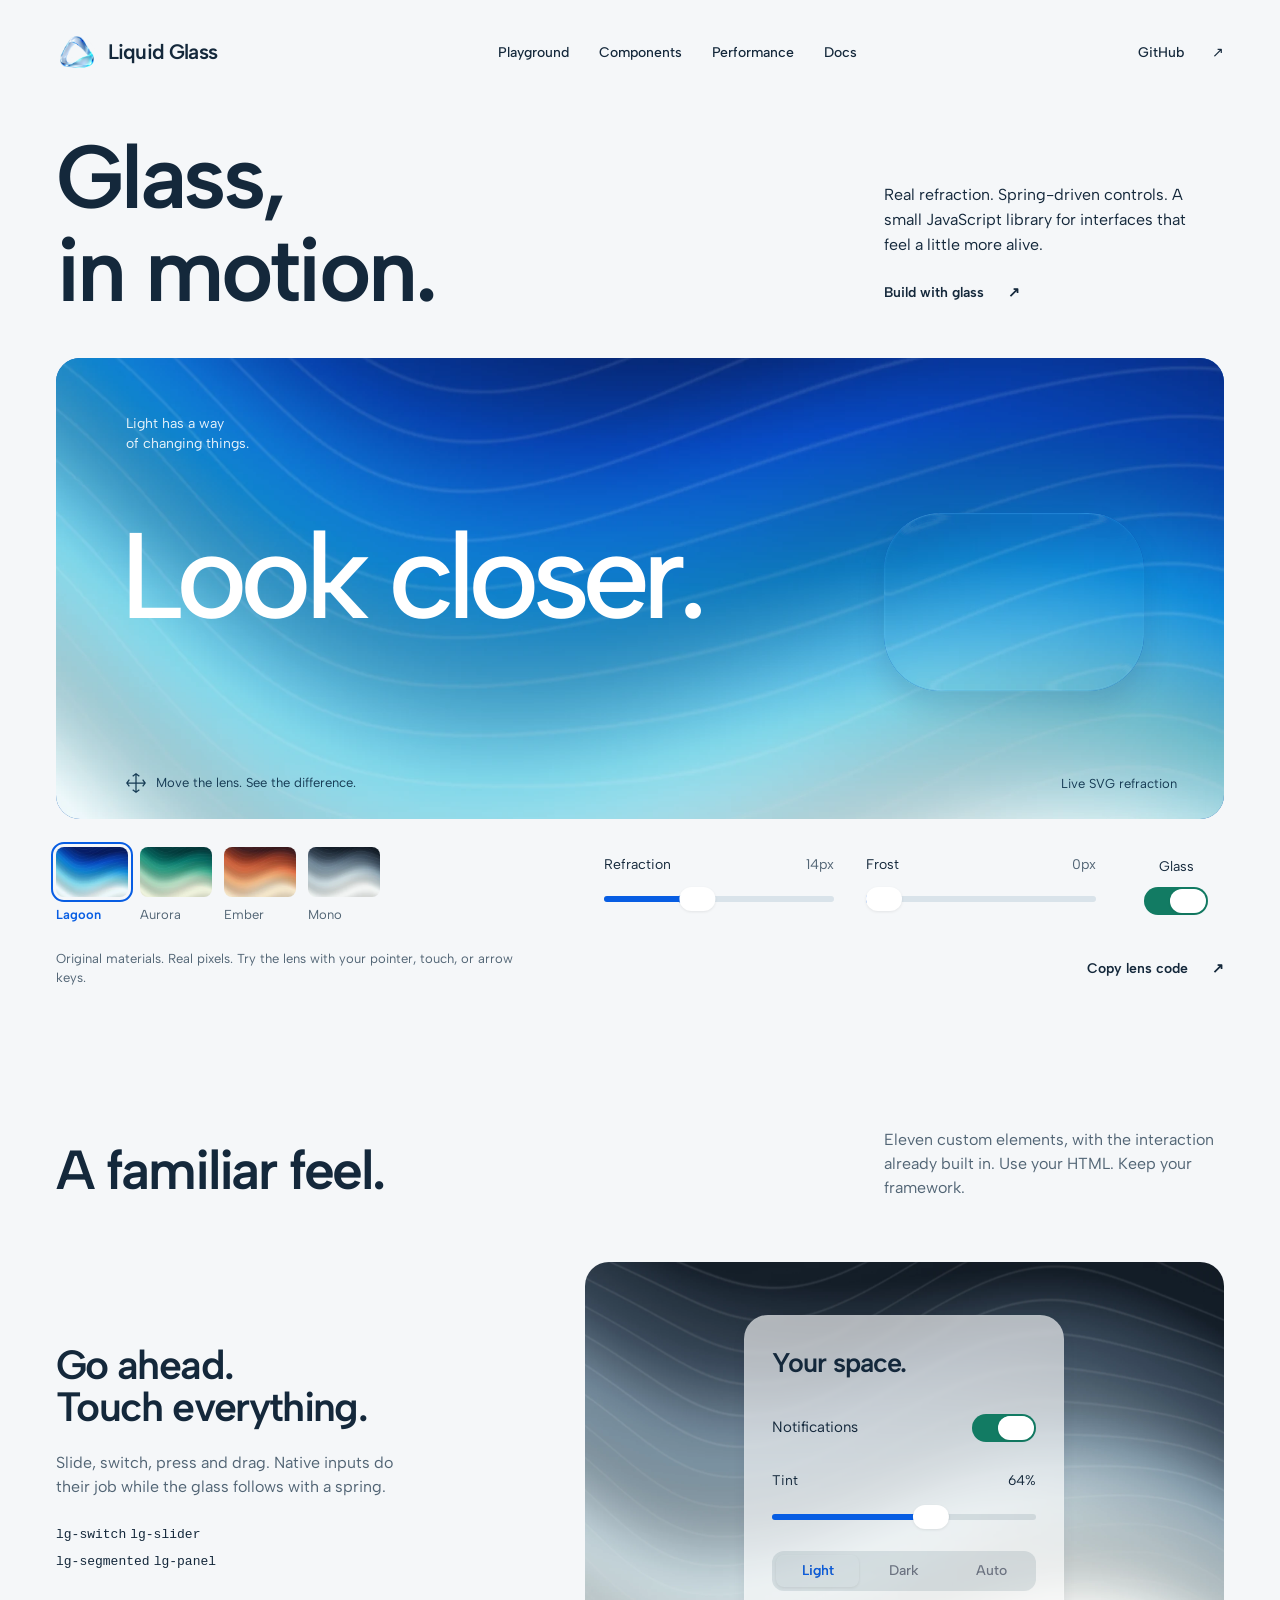
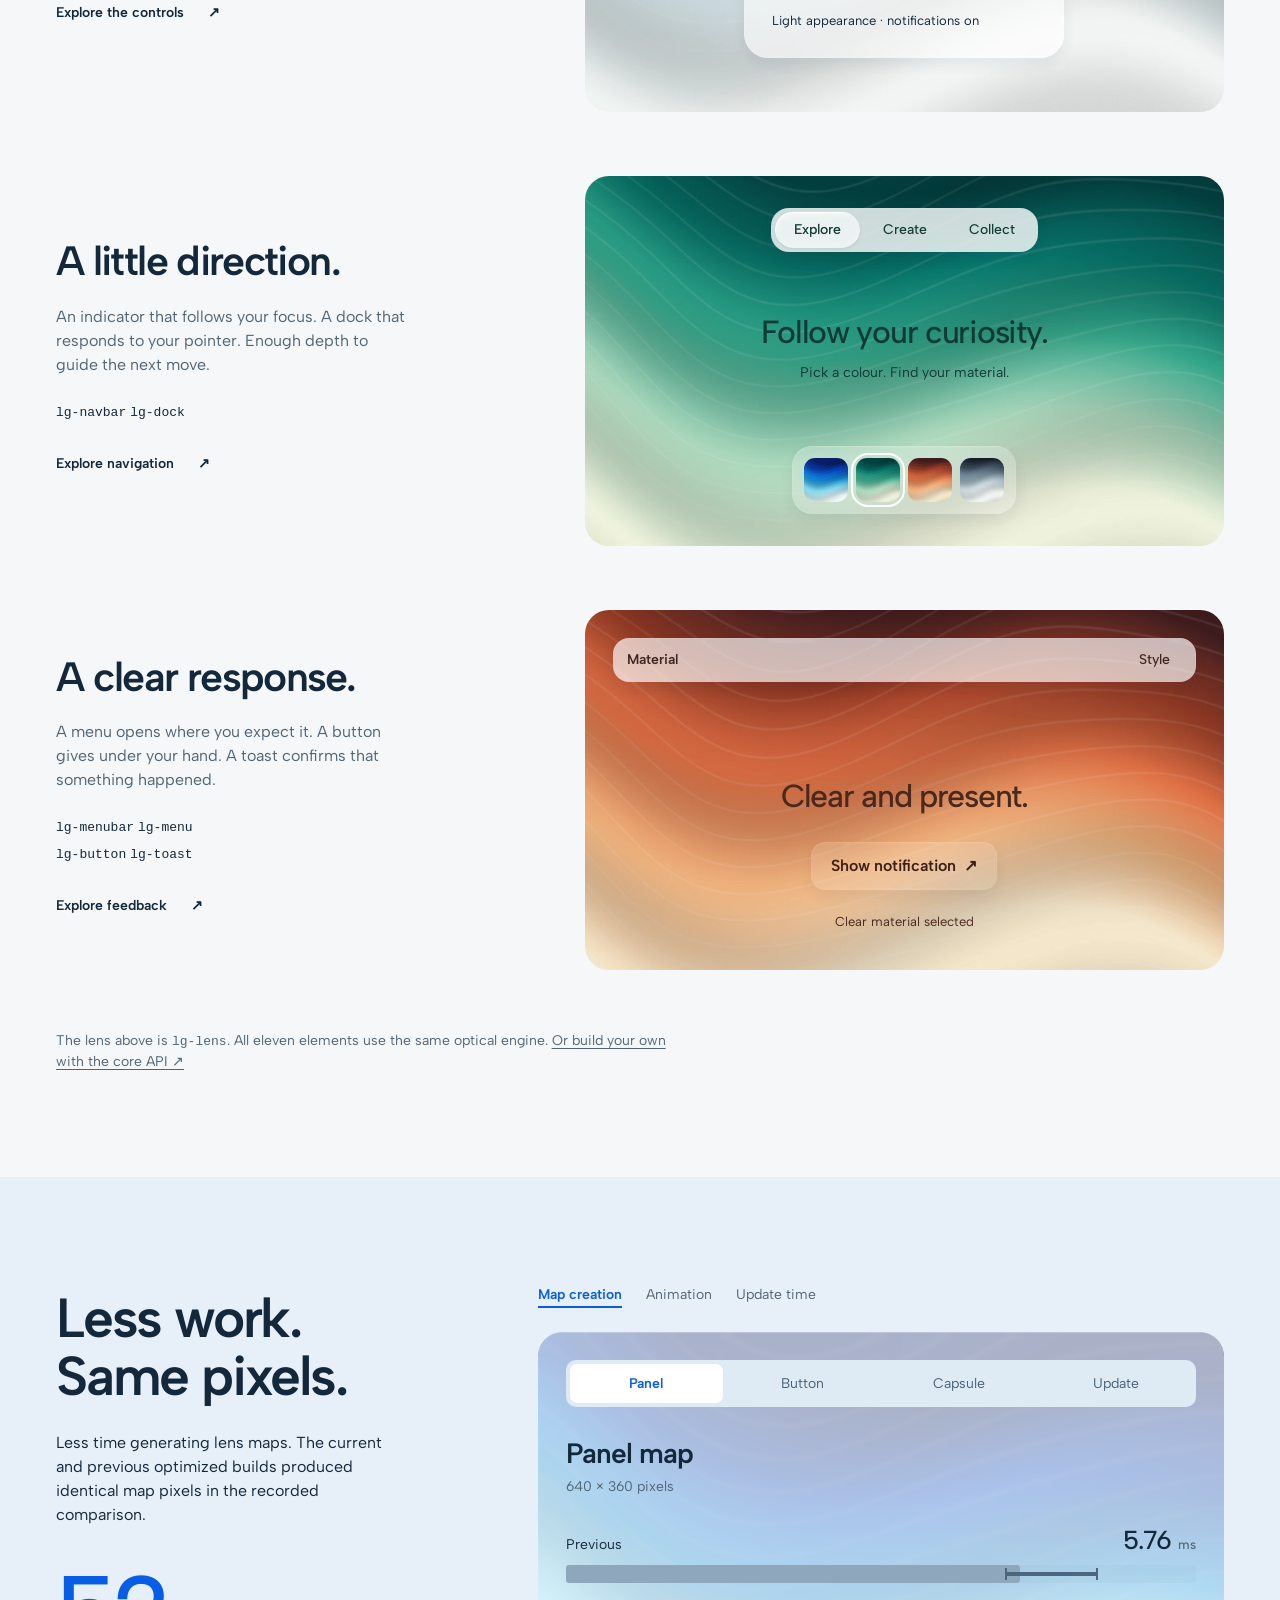
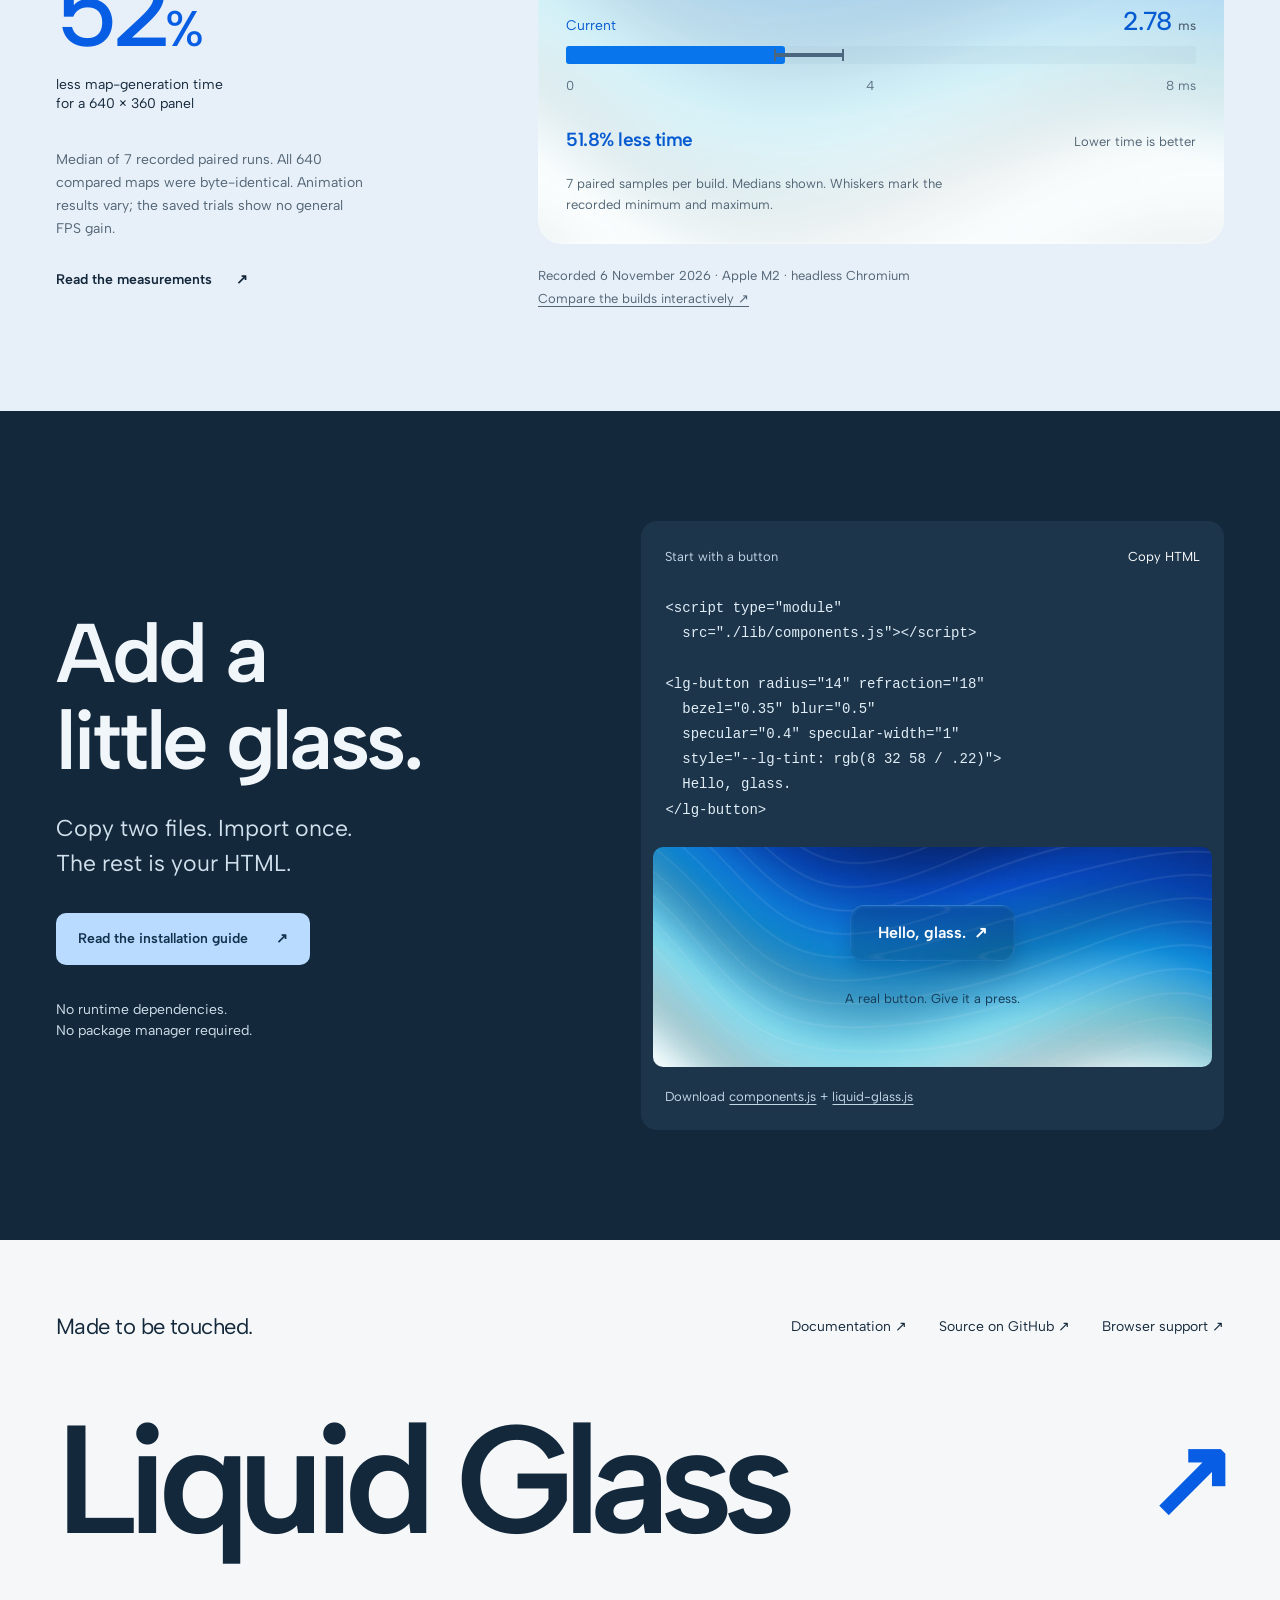
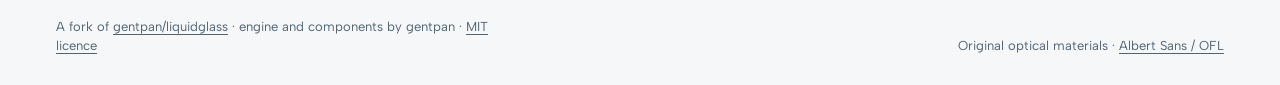
==== commit b5b1dc77: "fix(site): reduce showcase loading time Full-size PNG backdrops were downloaded for small swatches a" ====
--- a/index.html
+++ b/index.html
@@ -20,7 +20,7 @@
 <body>
   <a class="skip-link" href="#main">Skip to content</a>
   <header class="site-header container">
-    <a class="brand" href="./" aria-label="Liquid Glass home"><img src="./assets/brand/liquid-glass.png" width="42" height="42" alt=""><span>Liquid Glass</span></a>
+    <a class="brand" href="./" aria-label="Liquid Glass home"><img src="./assets/brand/liquid-glass-mark.png" width="42" height="42" alt=""><span>Liquid Glass</span></a>
     <nav class="nav-links" aria-label="Main navigation"><a href="#playground">Playground</a><a href="#components">Components</a><a href="#performance">Performance</a><a href="./docs/">Docs</a></nav>
     <a class="header-action" href="https://github.com/tfdmendes/liquidglass">GitHub <span aria-hidden="true">↗</span></a>
   </header>
@@ -32,7 +32,7 @@
       </div>
       <div class="optical-stage" data-ui>
         <lg-lens id="hero-lens" width="260" height="178" radius="56" x="61" y="53" refraction="14" bezel="0.3" chroma="0.08" specular="0.12" specular-width="0.75" tabindex="0" role="group" aria-label="Interactive glass lens" aria-describedby="lens-instructions">
-          <img class="hero-material" id="hero-material" src="./assets/material-lagoon.png" width="1800" height="1200" alt="Original blue contour artwork" fetchpriority="high">
+          <img class="hero-material" id="hero-material" src="./assets/material-lagoon.webp" width="1800" height="1200" alt="Original blue contour artwork" fetchpriority="high">
           <span class="stage-word" aria-hidden="true">Look closer.</span>
           <span class="stage-caption">Light has a way<br>of changing things.</span>
         </lg-lens>
@@ -41,10 +41,10 @@
       </div>
       <div class="material-console" data-ui>
         <div class="material-picker" role="group" aria-label="Backdrop material">
-          <button type="button" class="material-option" data-material="lagoon" aria-pressed="true"><img src="./assets/material-lagoon.png" width="72" height="52" alt=""><span>Lagoon</span></button>
-          <button type="button" class="material-option" data-material="aurora" aria-pressed="false"><img src="./assets/material-aurora.png" width="72" height="52" alt="" loading="lazy"><span>Aurora</span></button>
-          <button type="button" class="material-option" data-material="ember" aria-pressed="false"><img src="./assets/material-ember.png" width="72" height="52" alt="" loading="lazy"><span>Ember</span></button>
-          <button type="button" class="material-option" data-material="mono" aria-pressed="false"><img src="./assets/material-mono.png" width="72" height="52" alt="" loading="lazy"><span>Mono</span></button>
+          <button type="button" class="material-option" data-material="lagoon" aria-pressed="true"><img src="./assets/material-lagoon-thumb.webp" width="72" height="52" alt=""><span>Lagoon</span></button>
+          <button type="button" class="material-option" data-material="aurora" aria-pressed="false"><img src="./assets/material-aurora-thumb.webp" width="72" height="52" alt="" loading="lazy"><span>Aurora</span></button>
+          <button type="button" class="material-option" data-material="ember" aria-pressed="false"><img src="./assets/material-ember-thumb.webp" width="72" height="52" alt="" loading="lazy"><span>Ember</span></button>
+          <button type="button" class="material-option" data-material="mono" aria-pressed="false"><img src="./assets/material-mono-thumb.webp" width="72" height="52" alt="" loading="lazy"><span>Mono</span></button>
         </div>
         <div class="optics-controls">
           <div class="range-field"><div><span>Refraction</span><output id="refraction-value">14px</output></div><lg-slider id="refraction" min="0" max="36" value="14" label="Refraction" specular="0.12" specular-width="0.75"></lg-slider></div>
@@ -60,7 +60,7 @@
       <div class="component-row control-row">
         <div class="component-copy"><h3>Go ahead.<br>Touch everything.</h3><p>Slide, switch, press and drag. Native inputs do their job while the glass follows with a spring.</p><p class="component-names"><code>lg-switch</code> <code>lg-slider</code><br><code>lg-segmented</code> <code>lg-panel</code></p><a class="text-link" href="./docs/#switch">Explore the controls <span aria-hidden="true">↗</span></a></div>
         <div class="component-scene controls-scene" data-ui data-lg-backdrop="img">
-          <img src="./assets/material-mono.png" width="1800" height="1200" alt="Silver contour artwork behind the controls" loading="lazy">
+          <img src="./assets/material-mono.webp" width="1800" height="1200" alt="Silver contour artwork behind the controls" loading="lazy">
           <lg-panel class="control-panel" tone="light" radius="24" refraction="10" bezel="0.2" blur="2" specular="0.12" specular-width="0.75">
             <h4>Your space.</h4><lg-switch id="notifications" checked>Notifications</lg-switch>
             <div class="panel-range"><div><span>Tint</span><output id="tint-value">64%</output></div><lg-slider id="panel-tint" min="30" max="85" value="64" label="Panel tint" specular="0.12" specular-width="0.75"></lg-slider></div>
@@ -72,21 +72,21 @@
       <div class="component-row navigation-row">
         <div class="component-copy"><h3>A little direction.</h3><p>An indicator that follows your focus. A dock that responds to your pointer. Enough depth to guide the next move.</p><p class="component-names"><code>lg-navbar</code> <code>lg-dock</code></p><a class="text-link" href="./docs/#navbar">Explore navigation <span aria-hidden="true">↗</span></a></div>
         <div class="component-scene navigation-scene" id="navigation-scene" data-ui data-lg-backdrop="img">
-          <img id="navigation-material" src="./assets/material-aurora.png" width="1800" height="1200" alt="Green contour artwork behind the navigation" loading="lazy">
+          <img id="navigation-material" src="./assets/material-aurora.webp" width="1800" height="1200" alt="Green contour artwork behind the navigation" loading="lazy">
           <lg-navbar id="sample-navbar" aria-label="Preview content" tone="light" radius="18" refraction="10" bezel="0.2" specular="0.12" specular-width="0.75"><button type="button" data-view="explore" aria-current="page">Explore</button><button type="button" data-view="create">Create</button><button type="button" data-view="collect">Collect</button></lg-navbar>
           <div class="navigation-content"><p id="navigation-title">Follow your curiosity.</p><span id="navigation-description">Pick a colour. Find your material.</span></div>
           <lg-dock id="material-dock" radius="20" refraction="10" bezel="0.2" specular="0.12" specular-width="0.75" aria-label="Navigation backdrop">
-            <button type="button" data-backdrop="lagoon" aria-label="Use Lagoon backdrop"><img src="./assets/material-lagoon.png" width="44" height="44" alt="" loading="lazy"></button>
-            <button type="button" data-backdrop="aurora" aria-label="Use Aurora backdrop" aria-pressed="true"><img src="./assets/material-aurora.png" width="44" height="44" alt="" loading="lazy"></button>
-            <button type="button" data-backdrop="ember" aria-label="Use Ember backdrop"><img src="./assets/material-ember.png" width="44" height="44" alt="" loading="lazy"></button>
-            <button type="button" data-backdrop="mono" aria-label="Use Mono backdrop"><img src="./assets/material-mono.png" width="44" height="44" alt="" loading="lazy"></button>
+            <button type="button" data-backdrop="lagoon" aria-label="Use Lagoon backdrop"><img src="./assets/material-lagoon-thumb.webp" width="44" height="44" alt="" loading="lazy"></button>
+            <button type="button" data-backdrop="aurora" aria-label="Use Aurora backdrop" aria-pressed="true"><img src="./assets/material-aurora-thumb.webp" width="44" height="44" alt="" loading="lazy"></button>
+            <button type="button" data-backdrop="ember" aria-label="Use Ember backdrop"><img src="./assets/material-ember-thumb.webp" width="44" height="44" alt="" loading="lazy"></button>
+            <button type="button" data-backdrop="mono" aria-label="Use Mono backdrop"><img src="./assets/material-mono-thumb.webp" width="44" height="44" alt="" loading="lazy"></button>
           </lg-dock>
         </div>
       </div>
       <div class="component-row feedback-row">
         <div class="component-copy"><h3>A clear response.</h3><p>A menu opens where you expect it. A button gives under your hand. A toast confirms that something happened.</p><p class="component-names"><code>lg-menubar</code> <code>lg-menu</code><br><code>lg-button</code> <code>lg-toast</code></p><a class="text-link" href="./docs/#menu">Explore feedback <span aria-hidden="true">↗</span></a></div>
         <div class="component-scene feedback-scene" id="feedback-scene" data-ui data-lg-backdrop="img">
-          <img src="./assets/material-ember.png" width="1800" height="1200" alt="Warm contour artwork behind the menu" loading="lazy">
+          <img src="./assets/material-ember.webp" width="1800" height="1200" alt="Warm contour artwork behind the menu" loading="lazy">
           <lg-menubar tone="light" radius="16" refraction="10" bezel="0.2" specular="0.12" specular-width="0.75" aria-label="Material settings"><span class="menubar-name">Material</span><lg-menu id="style-menu" label="Style" tone="light" radius="16" refraction="10" bezel="0.2" blur="4" specular="0.12" specular-width="0.75"><button value="clear">Clear</button><button value="soft">Soft</button><button value="frosted">Frosted</button></lg-menu></lg-menubar>
           <div class="feedback-content"><p id="feedback-title">Clear and present.</p><lg-button id="notify-button" tone="light" radius="14" refraction="10" bezel="0.2" specular="0.12" specular-width="0.75">Show notification <span aria-hidden="true">↗</span></lg-button><output id="feedback-status">Clear material selected</output></div>
         </div>
@@ -120,7 +120,7 @@
   style="--lg-tint: rgb(8 32 58 / .22)"&gt;
   Hello, glass.
 &lt;/lg-button&gt;</code></pre>
-          <div class="install-preview" data-ui data-lg-backdrop="img"><img src="./assets/material-lagoon.png" width="1800" height="1200" alt="" loading="lazy"><lg-button id="hello-button" radius="14" refraction="18" bezel="0.35" blur="0.5" specular="0.4" specular-width="1">Hello, glass. <span aria-hidden="true">↗</span></lg-button><output id="hello-output">A real button. Give it a press.</output></div>
+          <div class="install-preview" data-ui data-lg-backdrop="img"><img src="./assets/material-lagoon.webp" width="1800" height="1200" alt="" loading="lazy"><lg-button id="hello-button" radius="14" refraction="18" bezel="0.35" blur="0.5" specular="0.4" specular-width="1">Hello, glass. <span aria-hidden="true">↗</span></lg-button><output id="hello-output">A real button. Give it a press.</output></div>
           <p class="download-links">Download <a href="./lib/components.js" download>components.js</a> + <a href="./lib/liquid-glass.js" download>liquid-glass.js</a></p>
         </div>
       </div>
--- a/assets/site.css
+++ b/assets/site.css
@@ -288,11 +288,4 @@
   .footer-top nav { flex-direction: column; align-items: flex-start; gap: 14px; }
   .footer-wordmark { padding-block: 42px; font-size: 14vw; }
 }
-@keyframes line-rise { from { transform: translateY(110%); } to { transform: translateY(0); } }
-@keyframes intro-rise { from { opacity: 0; transform: translateY(18px); } to { opacity: 1; transform: translateY(0); } }
-@media (prefers-reduced-motion: no-preference) {
-  .motion-ready .hero .line > span { animation: line-rise 900ms var(--ease-out) both; }
-  .motion-ready .hero .line:nth-child(2) > span { animation-delay: 110ms; }
-  .motion-ready .hero-intro { animation: intro-rise 800ms var(--ease-out) 180ms both; }
-}
 @media (prefers-reduced-motion: reduce) { html { scroll-behavior: auto; } }
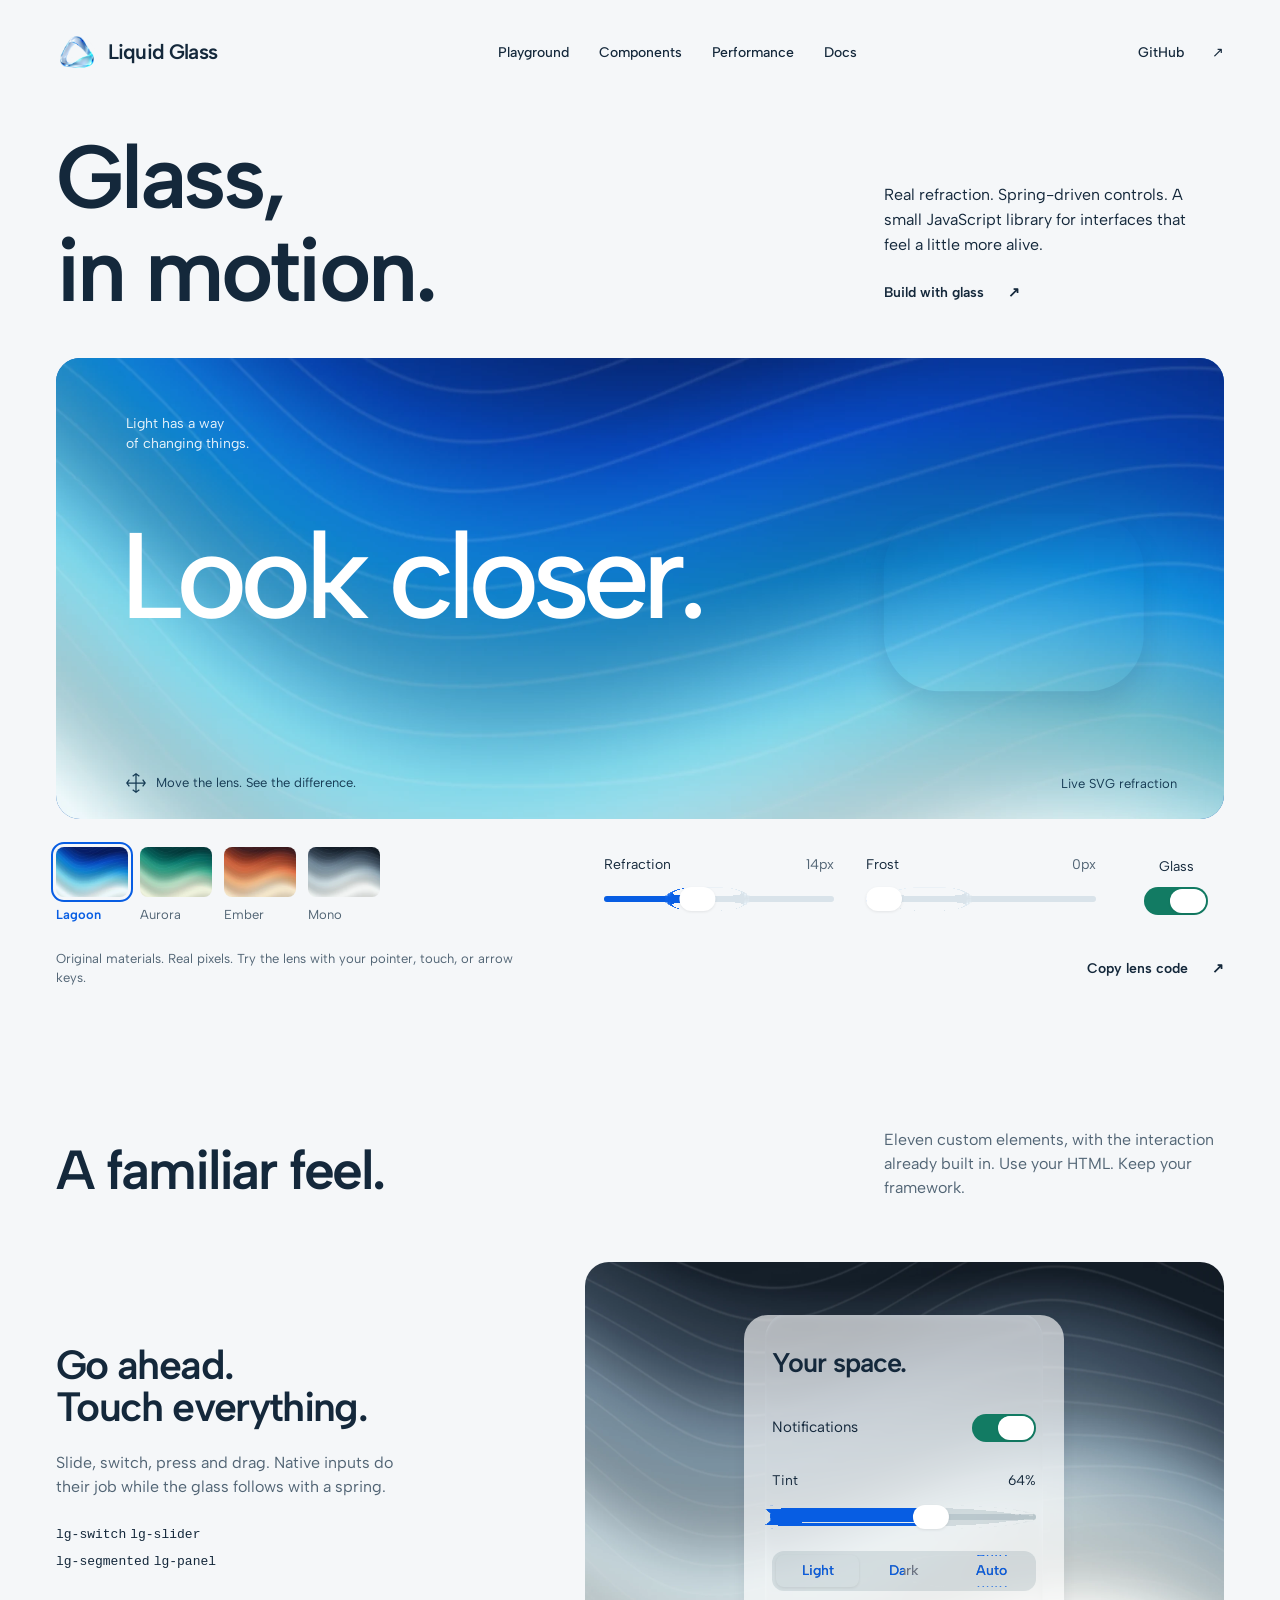
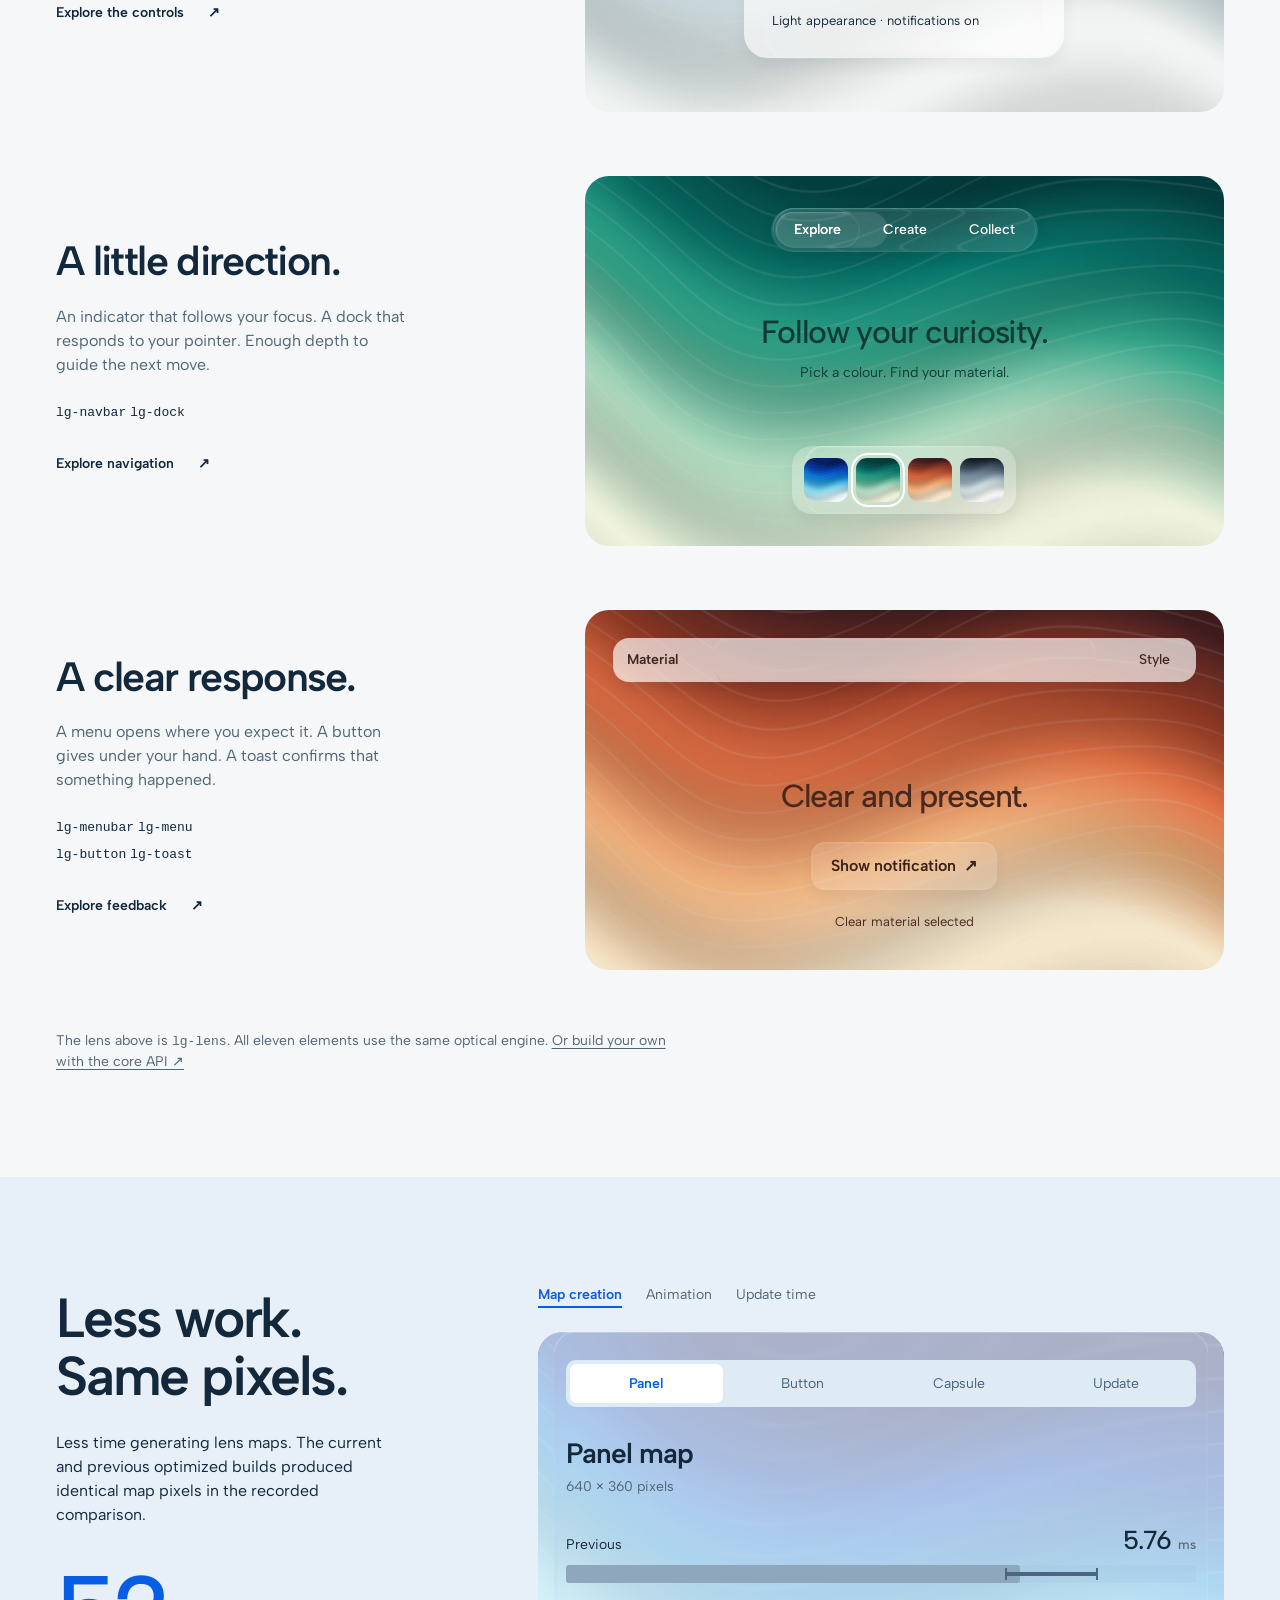
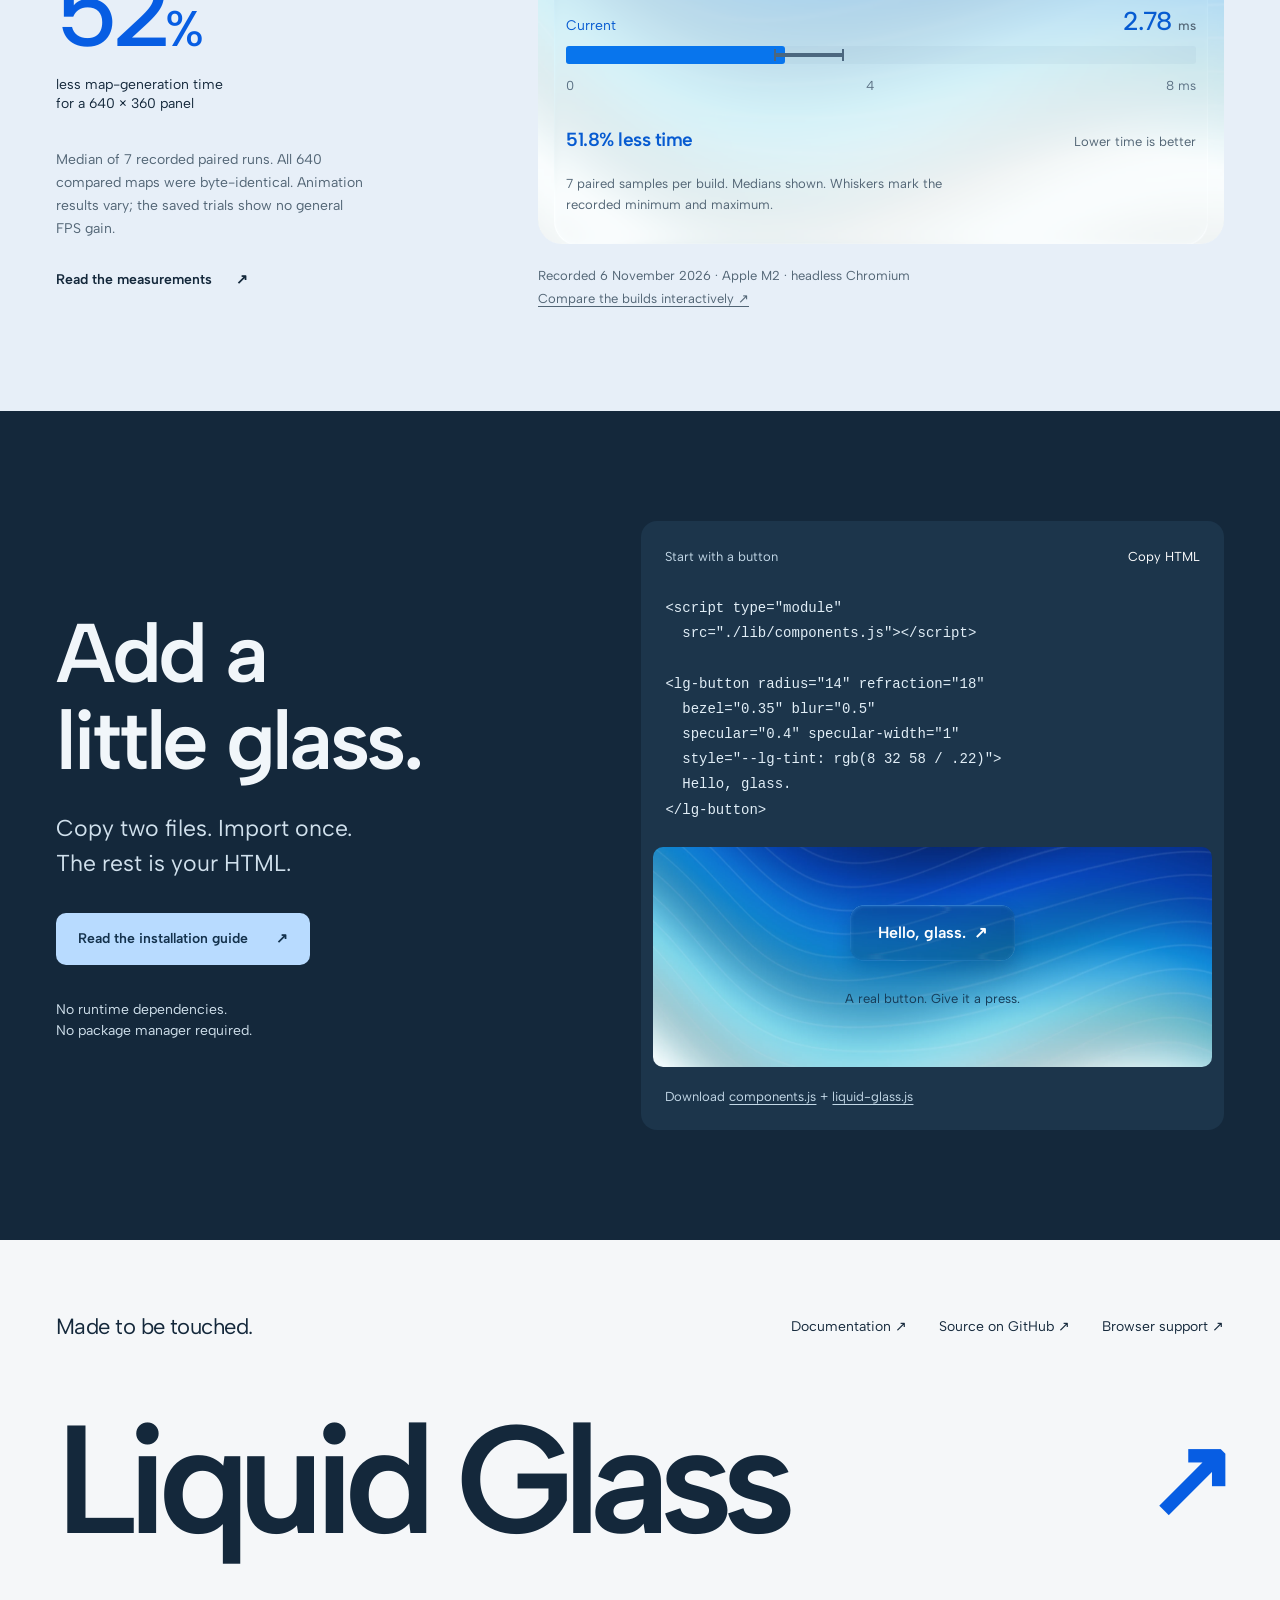
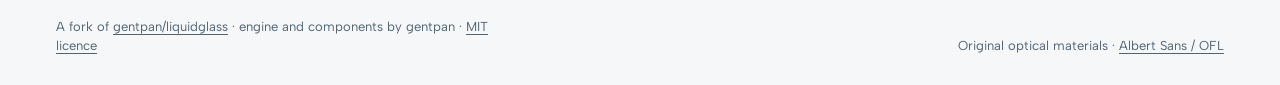
==== commit 9748d6cc: "fix(site): make navigation glass transparent The navigation demo covered its backdrop with opaque wh" ====
--- a/index.html
+++ b/index.html
@@ -73,7 +73,7 @@
         <div class="component-copy"><h3>A little direction.</h3><p>An indicator that follows your focus. A dock that responds to your pointer. Enough depth to guide the next move.</p><p class="component-names"><code>lg-navbar</code> <code>lg-dock</code></p><a class="text-link" href="./docs/#navbar">Explore navigation <span aria-hidden="true">↗</span></a></div>
         <div class="component-scene navigation-scene" id="navigation-scene" data-ui data-lg-backdrop="img">
           <img id="navigation-material" src="./assets/material-aurora.webp" width="1800" height="1200" alt="Green contour artwork behind the navigation" loading="lazy">
-          <lg-navbar id="sample-navbar" aria-label="Preview content" tone="light" radius="18" refraction="10" bezel="0.2" specular="0.12" specular-width="0.75"><button type="button" data-view="explore" aria-current="page">Explore</button><button type="button" data-view="create">Create</button><button type="button" data-view="collect">Collect</button></lg-navbar>
+          <lg-navbar id="sample-navbar" aria-label="Preview content" radius="22" refraction="20" bezel="0.4" blur="0.6" specular="0.4" specular-width="1"><button type="button" data-view="explore" aria-current="page">Explore</button><button type="button" data-view="create">Create</button><button type="button" data-view="collect">Collect</button></lg-navbar>
           <div class="navigation-content"><p id="navigation-title">Follow your curiosity.</p><span id="navigation-description">Pick a colour. Find your material.</span></div>
           <lg-dock id="material-dock" radius="20" refraction="10" bezel="0.2" specular="0.12" specular-width="0.75" aria-label="Navigation backdrop">
             <button type="button" data-backdrop="lagoon" aria-label="Use Lagoon backdrop"><img src="./assets/material-lagoon-thumb.webp" width="44" height="44" alt="" loading="lazy"></button>
--- a/assets/site.css
+++ b/assets/site.css
@@ -100,9 +100,10 @@
 .panel-status { display: block; font-size: 13px; margin-top: 20px; color: var(--lg-text); }
 .control-panel.is-dark { --lg-text: #f4f7fa; --lg-tint-strong: rgb(9 29 48 / .8); --lg-track: rgb(255 255 255 / .14); --lg-on: #248b71; --lg-track-off: #6d7d88; }
 .navigation-scene { min-height: 370px; flex-direction: column; justify-content: space-between; padding: 32px; color: white; }
-.navigation-scene lg-navbar { --lg-tint-strong: rgb(255 255 255 / .8); --lg-text: #163d37; padding: 4px; }
+.navigation-scene lg-navbar { --lg-tint: rgb(255 255 255 / .1); --lg-indicator: rgb(255 255 255 / .12); --lg-text: #fff; --lg-on-glass: #fff; --lg-focus: #fff; padding: 4px; }
 .navigation-scene lg-navbar > button, .navigation-scene .lg-nav__copy > * { font-size: 14px; padding: 11px 19px; }
 .navigation-content { text-align: center; padding: 30px 0; color: #103b35; }
+.navigation-scene:has(button[data-backdrop="lagoon"][aria-pressed="true"]) .navigation-content { color: #fff; }
 .navigation-content p { font-size: 32px; letter-spacing: -.04em; font-weight: 500; line-height: 1.1; }
 .navigation-content span { display: block; font-size: 14px; margin-top: 12px; }
 .navigation-scene lg-dock { --lg-tint: rgb(255 255 255 / .23); }
@@ -289,3 +290,7 @@
   .footer-wordmark { padding-block: 42px; font-size: 14vw; }
 }
 @media (prefers-reduced-motion: reduce) { html { scroll-behavior: auto; } }
+@media (prefers-reduced-transparency: reduce), (prefers-contrast: more) {
+  .navigation-scene lg-navbar { --lg-tint: rgb(255 255 255 / .95); --lg-indicator: rgb(20 40 59 / .95); --lg-text: #14283b; --lg-on-glass: #14283b; --lg-focus: #14283b; }
+  .navigation-scene .lg-nav__copy > span { color: #fff; }
+}
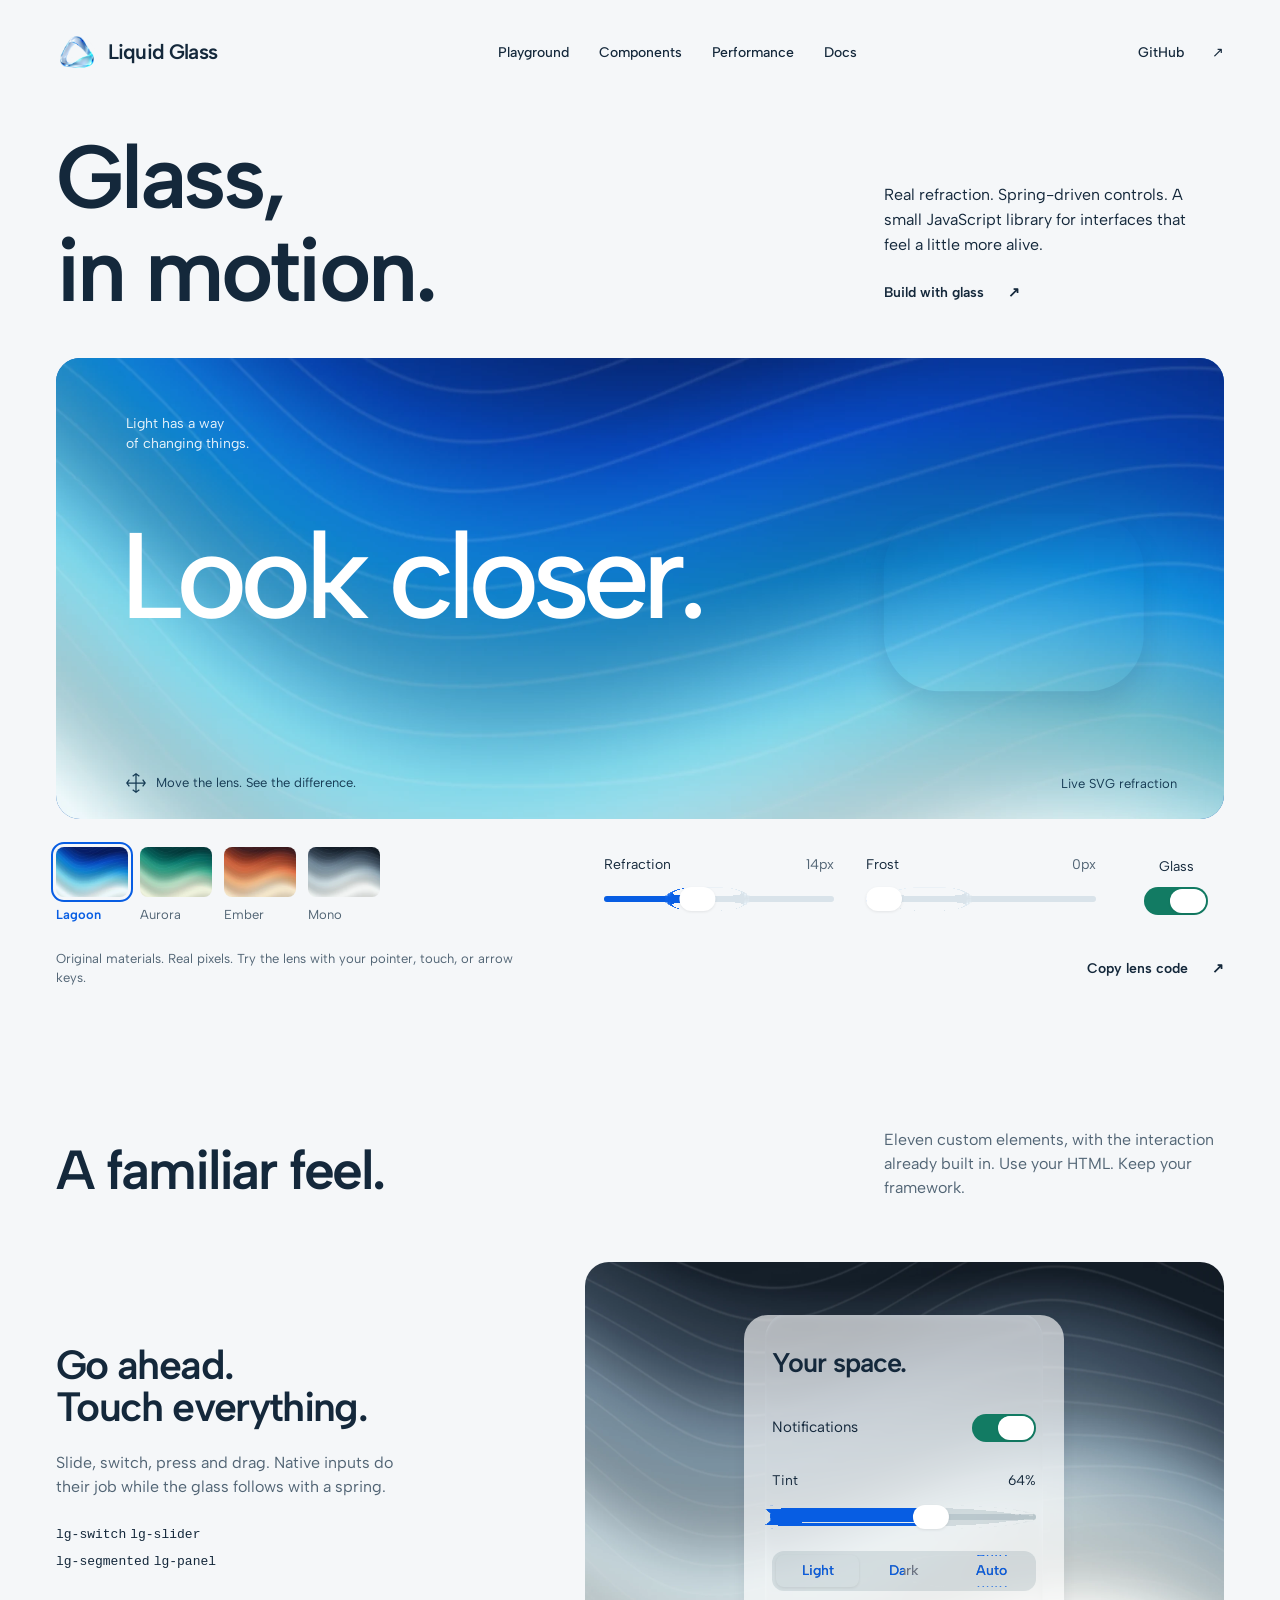
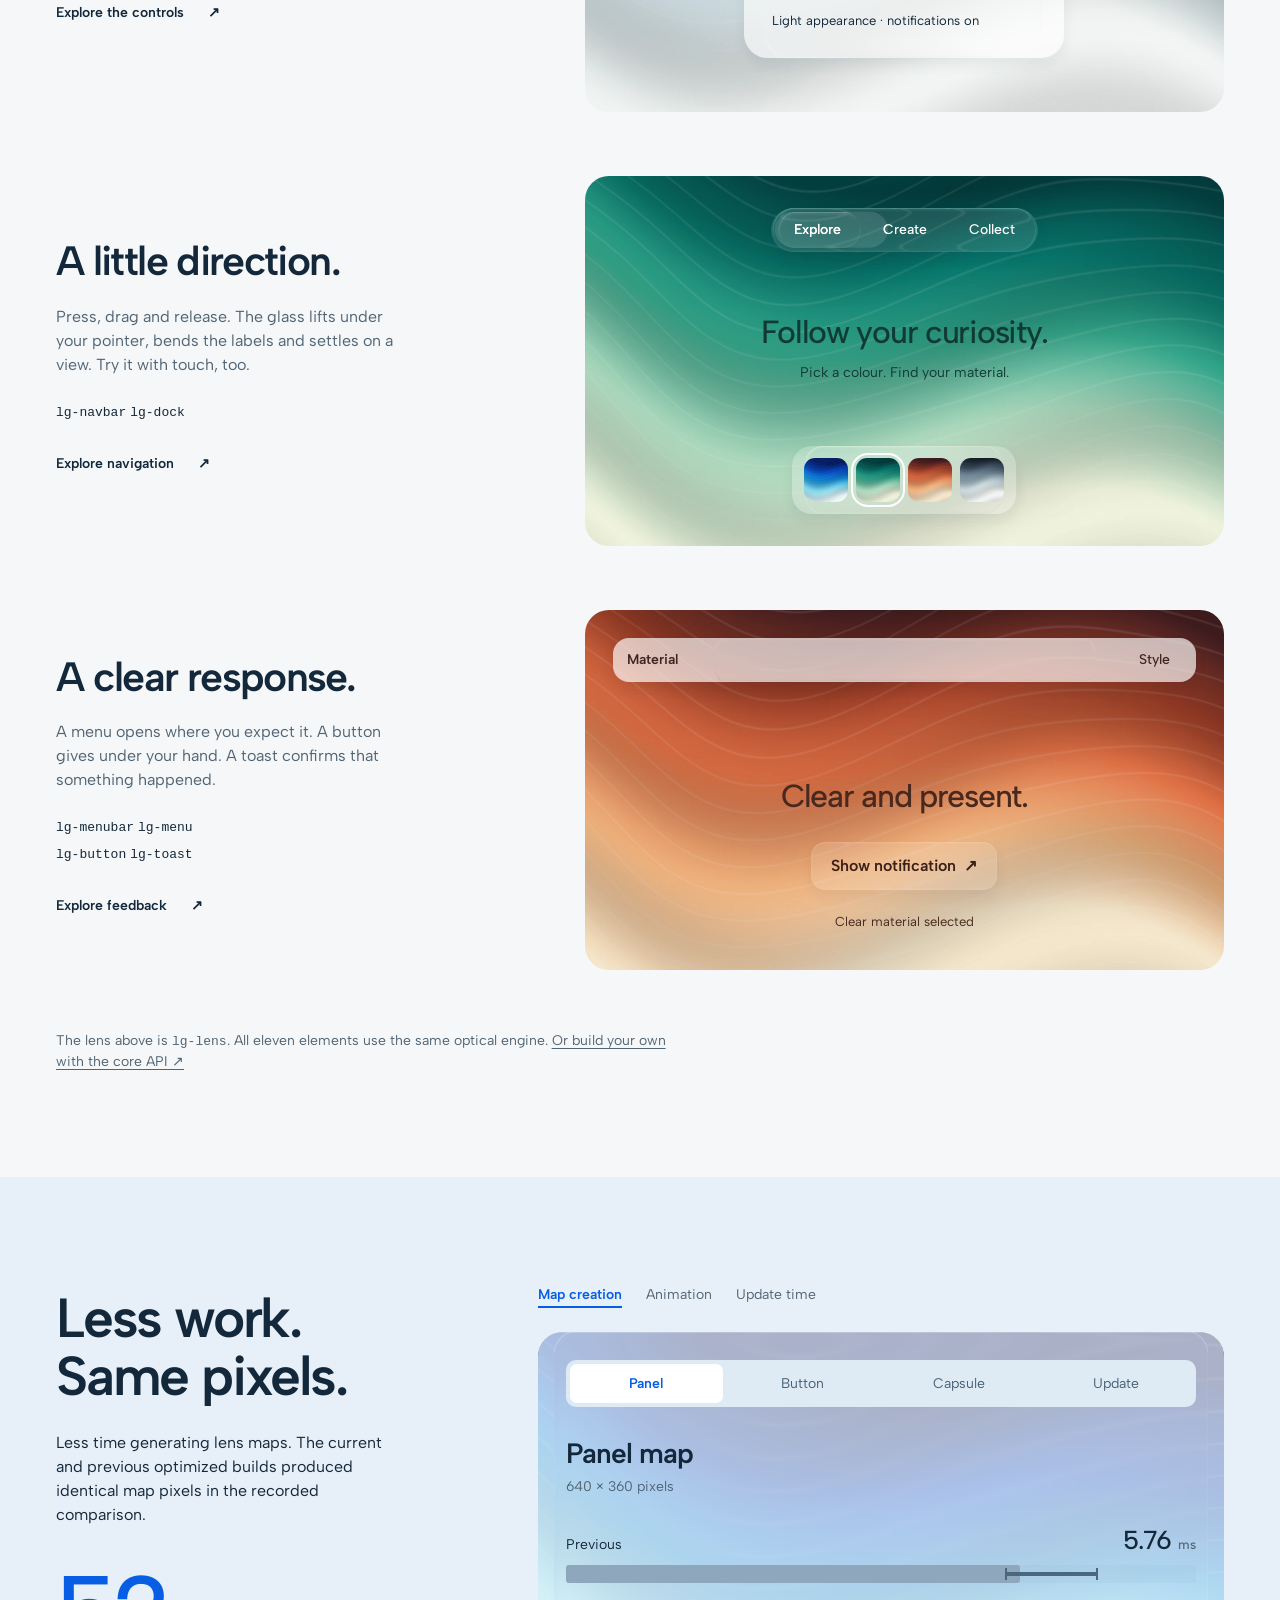
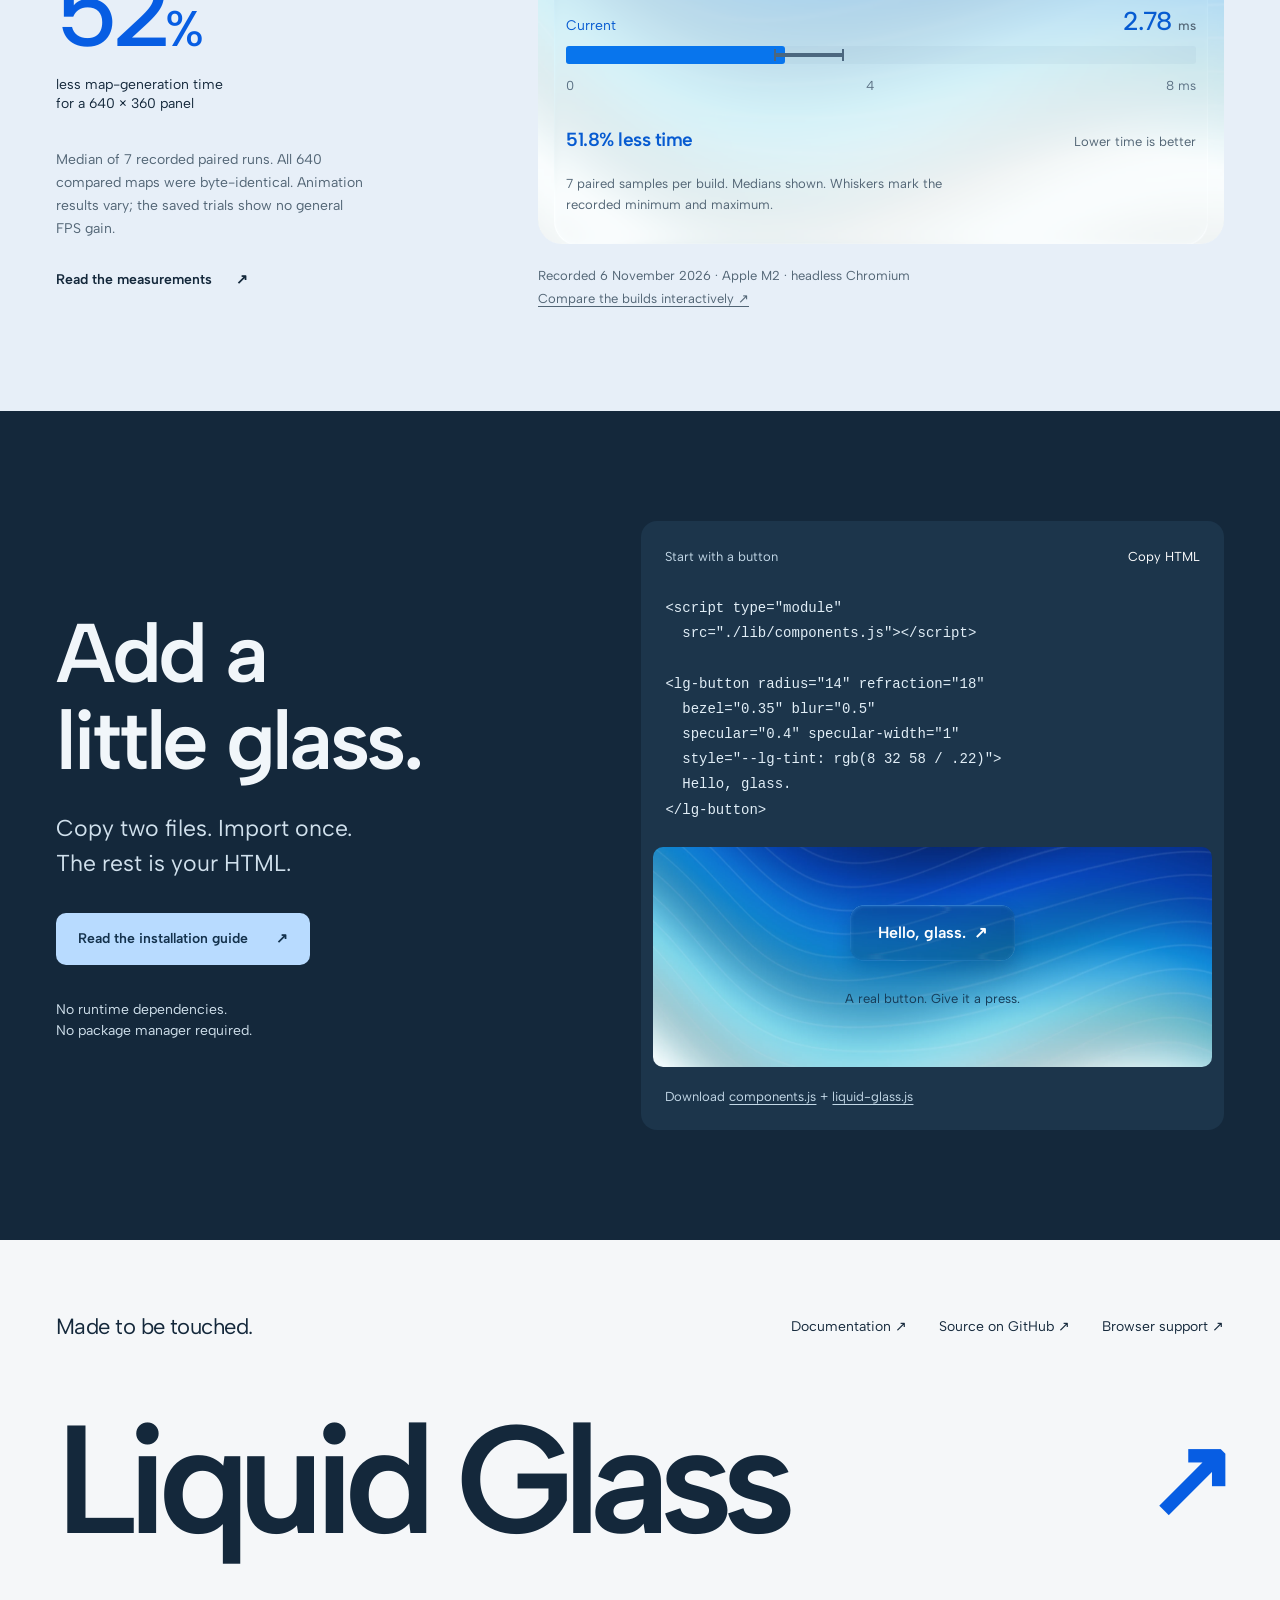
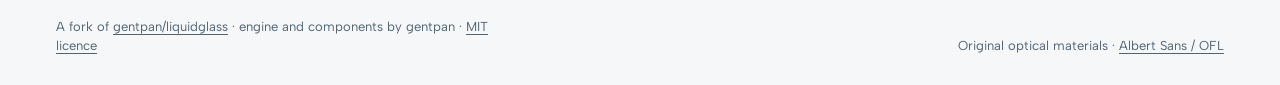
==== commit b4577cc8: "feat(navbar): add press and drag glass interaction Navbar indicators only followed hover and focus, " ====
--- a/index.html
+++ b/index.html
@@ -70,10 +70,10 @@
         </div>
       </div>
       <div class="component-row navigation-row">
-        <div class="component-copy"><h3>A little direction.</h3><p>An indicator that follows your focus. A dock that responds to your pointer. Enough depth to guide the next move.</p><p class="component-names"><code>lg-navbar</code> <code>lg-dock</code></p><a class="text-link" href="./docs/#navbar">Explore navigation <span aria-hidden="true">↗</span></a></div>
+        <div class="component-copy"><h3>A little direction.</h3><p>Press, drag and release. The glass lifts under your pointer, bends the labels and settles on a view. Try it with touch, too.</p><p class="component-names"><code>lg-navbar</code> <code>lg-dock</code></p><a class="text-link" href="./docs/#navbar">Explore navigation <span aria-hidden="true">↗</span></a></div>
         <div class="component-scene navigation-scene" id="navigation-scene" data-ui data-lg-backdrop="img">
           <img id="navigation-material" src="./assets/material-aurora.webp" width="1800" height="1200" alt="Green contour artwork behind the navigation" loading="lazy">
-          <lg-navbar id="sample-navbar" aria-label="Preview content" radius="22" refraction="20" bezel="0.4" blur="0.6" specular="0.4" specular-width="1"><button type="button" data-view="explore" aria-current="page">Explore</button><button type="button" data-view="create">Create</button><button type="button" data-view="collect">Collect</button></lg-navbar>
+          <lg-navbar id="sample-navbar" aria-label="Preview content" radius="22" refraction="20" bezel="0.4" blur="0.6" specular="0.4" specular-width="1" indicator-refraction="5" indicator-bezel="0.35" indicator-specular="0.4" indicator-specular-width="1"><button type="button" value="explore" aria-current="page">Explore</button><button type="button" value="create">Create</button><button type="button" value="collect">Collect</button></lg-navbar>
           <div class="navigation-content"><p id="navigation-title">Follow your curiosity.</p><span id="navigation-description">Pick a colour. Find your material.</span></div>
           <lg-dock id="material-dock" radius="20" refraction="10" bezel="0.2" specular="0.12" specular-width="0.75" aria-label="Navigation backdrop">
             <button type="button" data-backdrop="lagoon" aria-label="Use Lagoon backdrop"><img src="./assets/material-lagoon-thumb.webp" width="44" height="44" alt="" loading="lazy"></button>
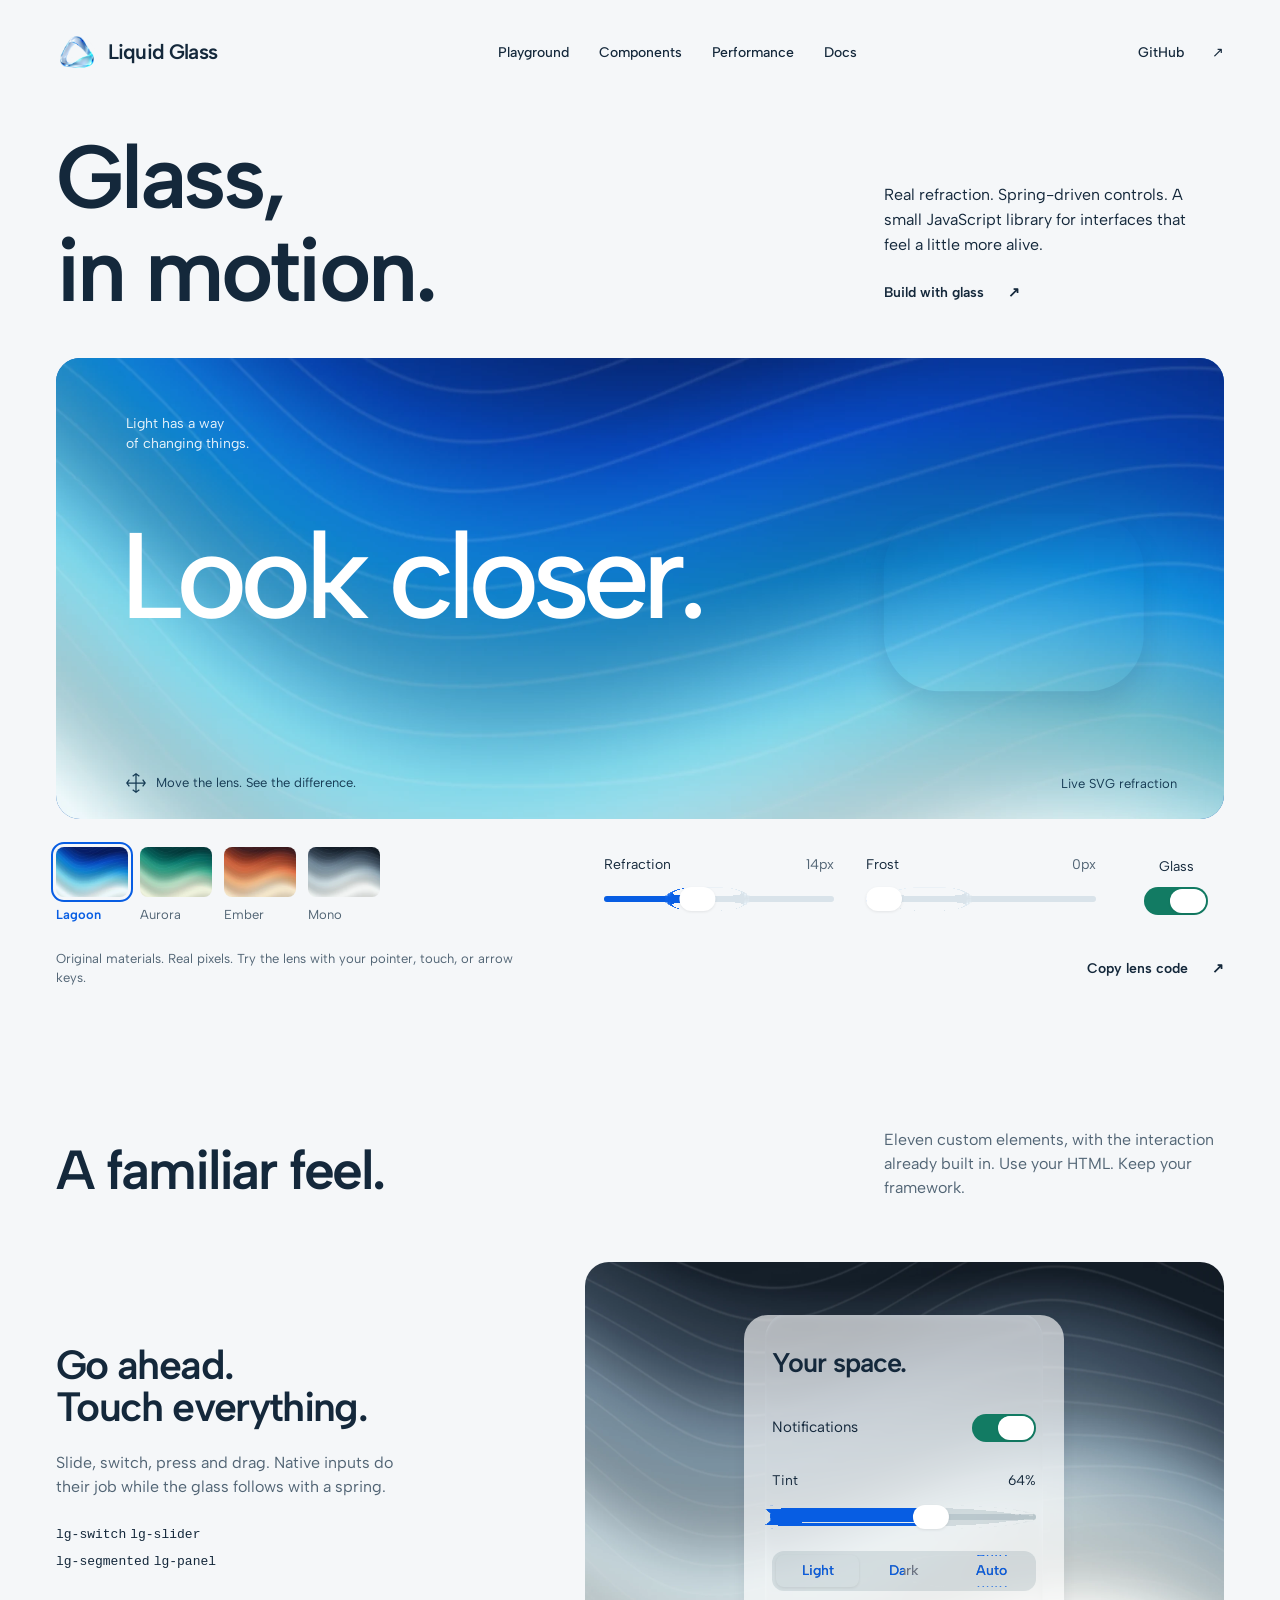
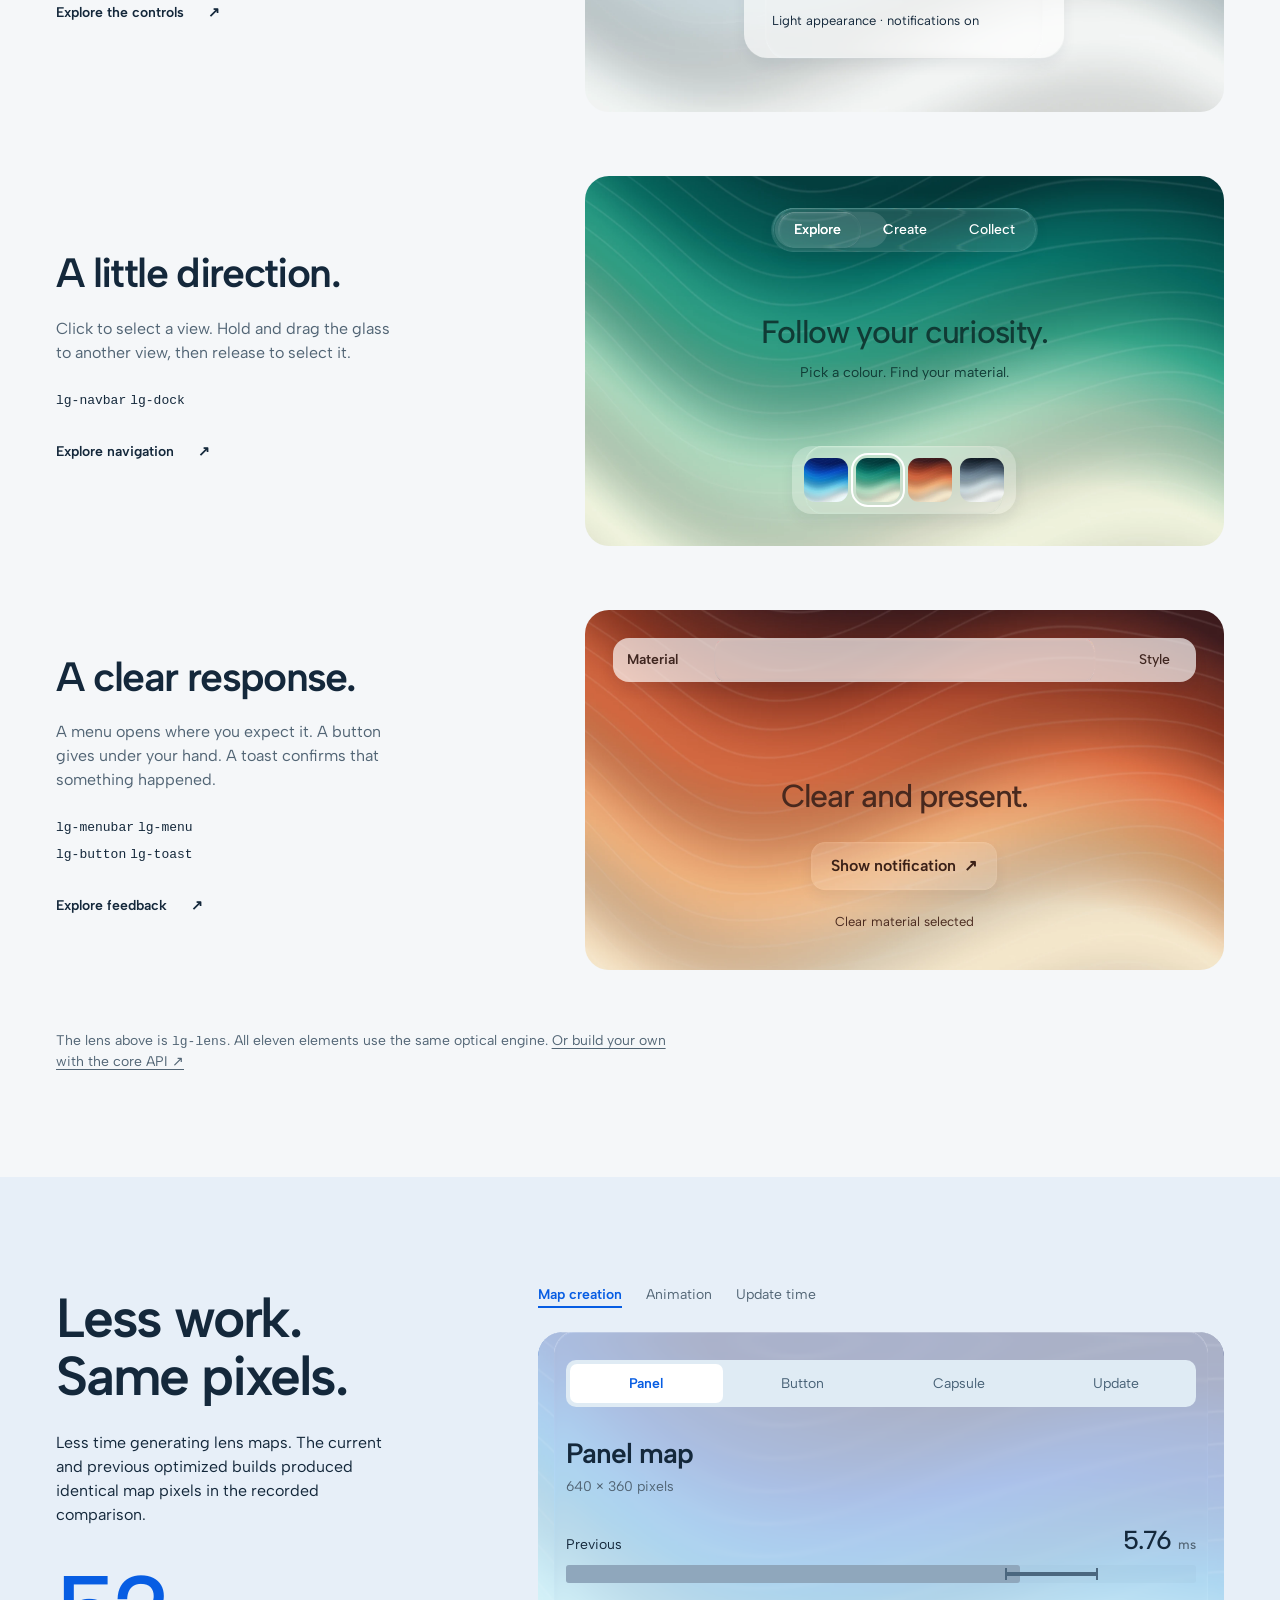
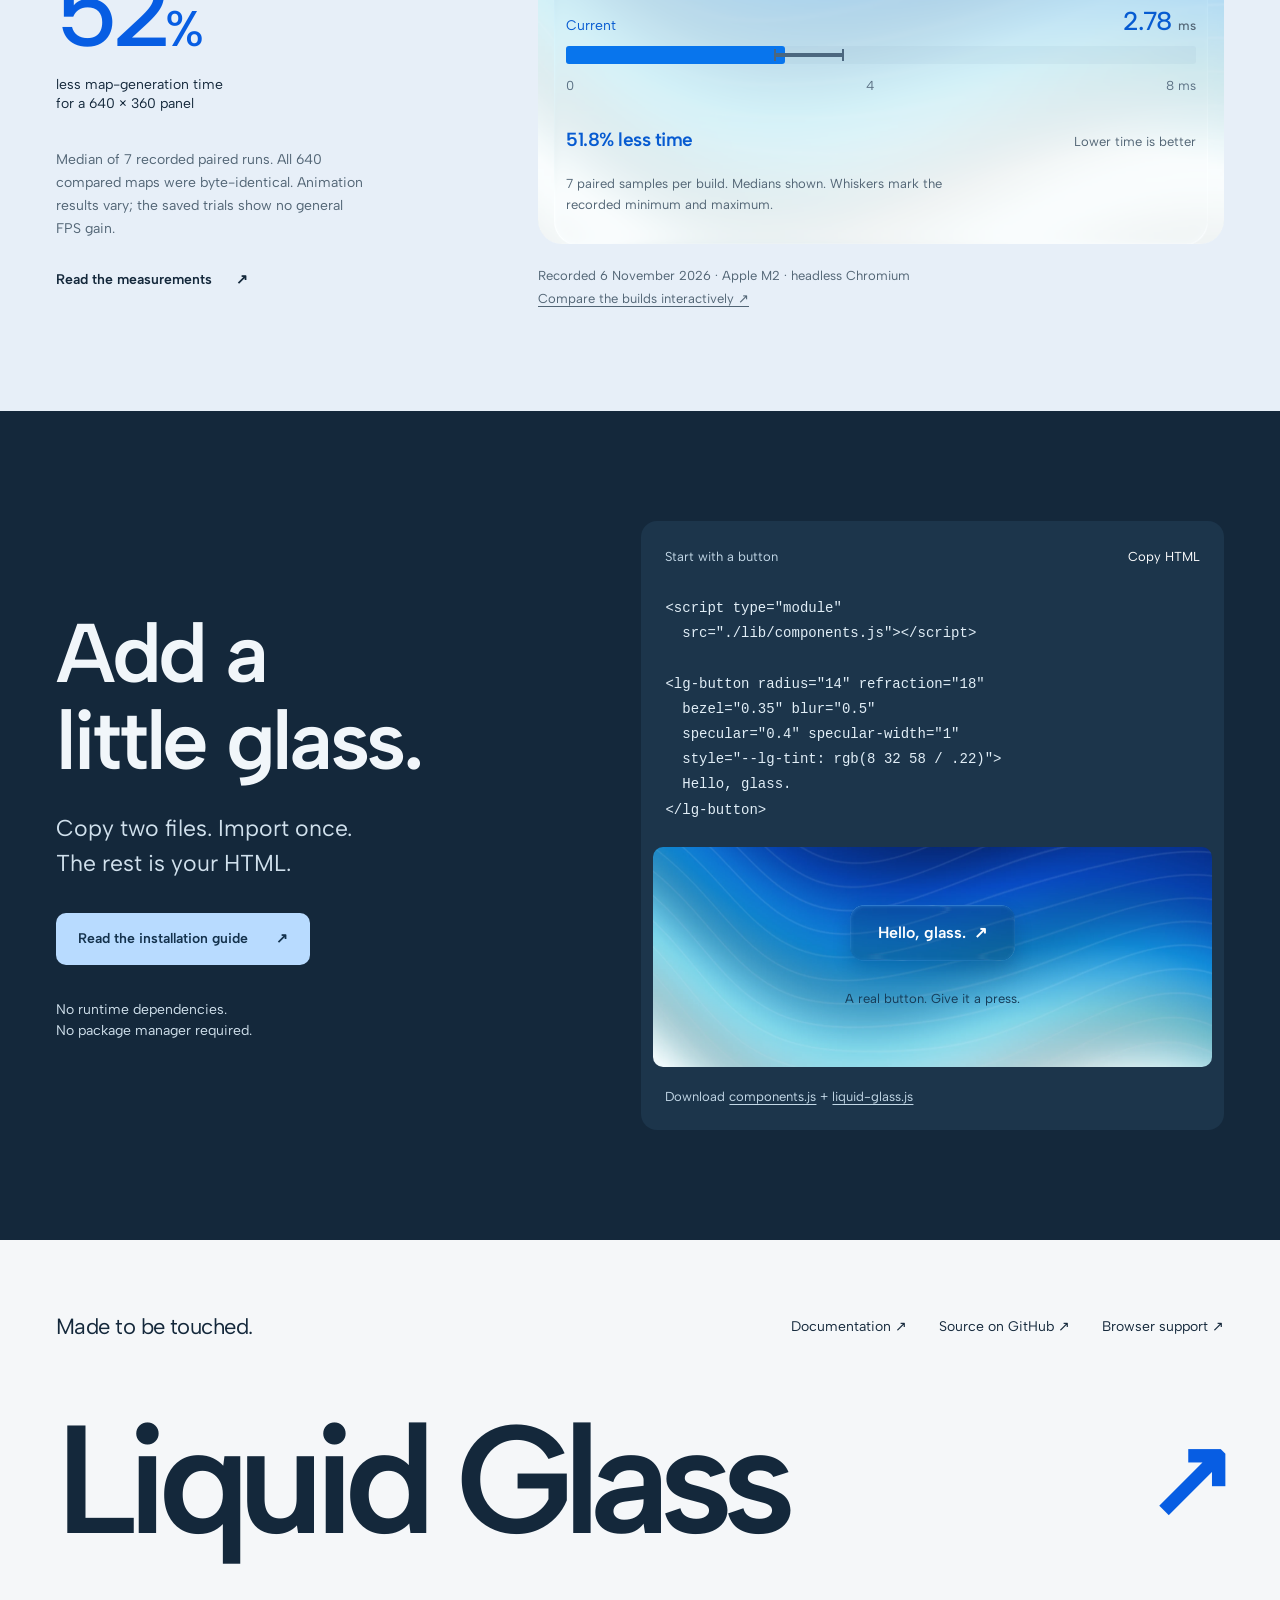
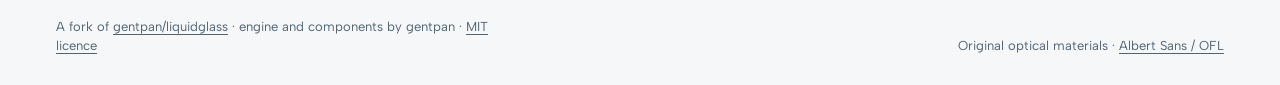
==== commit baea52c3: "fix(navbar): keep glass on the selected section The glass indicator followed hover and keyboard focu" ====
--- a/index.html
+++ b/index.html
@@ -70,7 +70,7 @@
         </div>
       </div>
       <div class="component-row navigation-row">
-        <div class="component-copy"><h3>A little direction.</h3><p>Press, drag and release. The glass lifts under your pointer, bends the labels and settles on a view. Try it with touch, too.</p><p class="component-names"><code>lg-navbar</code> <code>lg-dock</code></p><a class="text-link" href="./docs/#navbar">Explore navigation <span aria-hidden="true">↗</span></a></div>
+        <div class="component-copy"><h3>A little direction.</h3><p>Click to select a view. Hold and drag the glass to another view, then release to select it.</p><p class="component-names"><code>lg-navbar</code> <code>lg-dock</code></p><a class="text-link" href="./docs/#navbar">Explore navigation <span aria-hidden="true">↗</span></a></div>
         <div class="component-scene navigation-scene" id="navigation-scene" data-ui data-lg-backdrop="img">
           <img id="navigation-material" src="./assets/material-aurora.webp" width="1800" height="1200" alt="Green contour artwork behind the navigation" loading="lazy">
           <lg-navbar id="sample-navbar" aria-label="Preview content" radius="22" refraction="20" bezel="0.4" blur="0.6" specular="0.4" specular-width="1" indicator-refraction="5" indicator-bezel="0.35" indicator-specular="0.4" indicator-specular-width="1"><button type="button" value="explore" aria-current="page">Explore</button><button type="button" value="create">Create</button><button type="button" value="collect">Collect</button></lg-navbar>
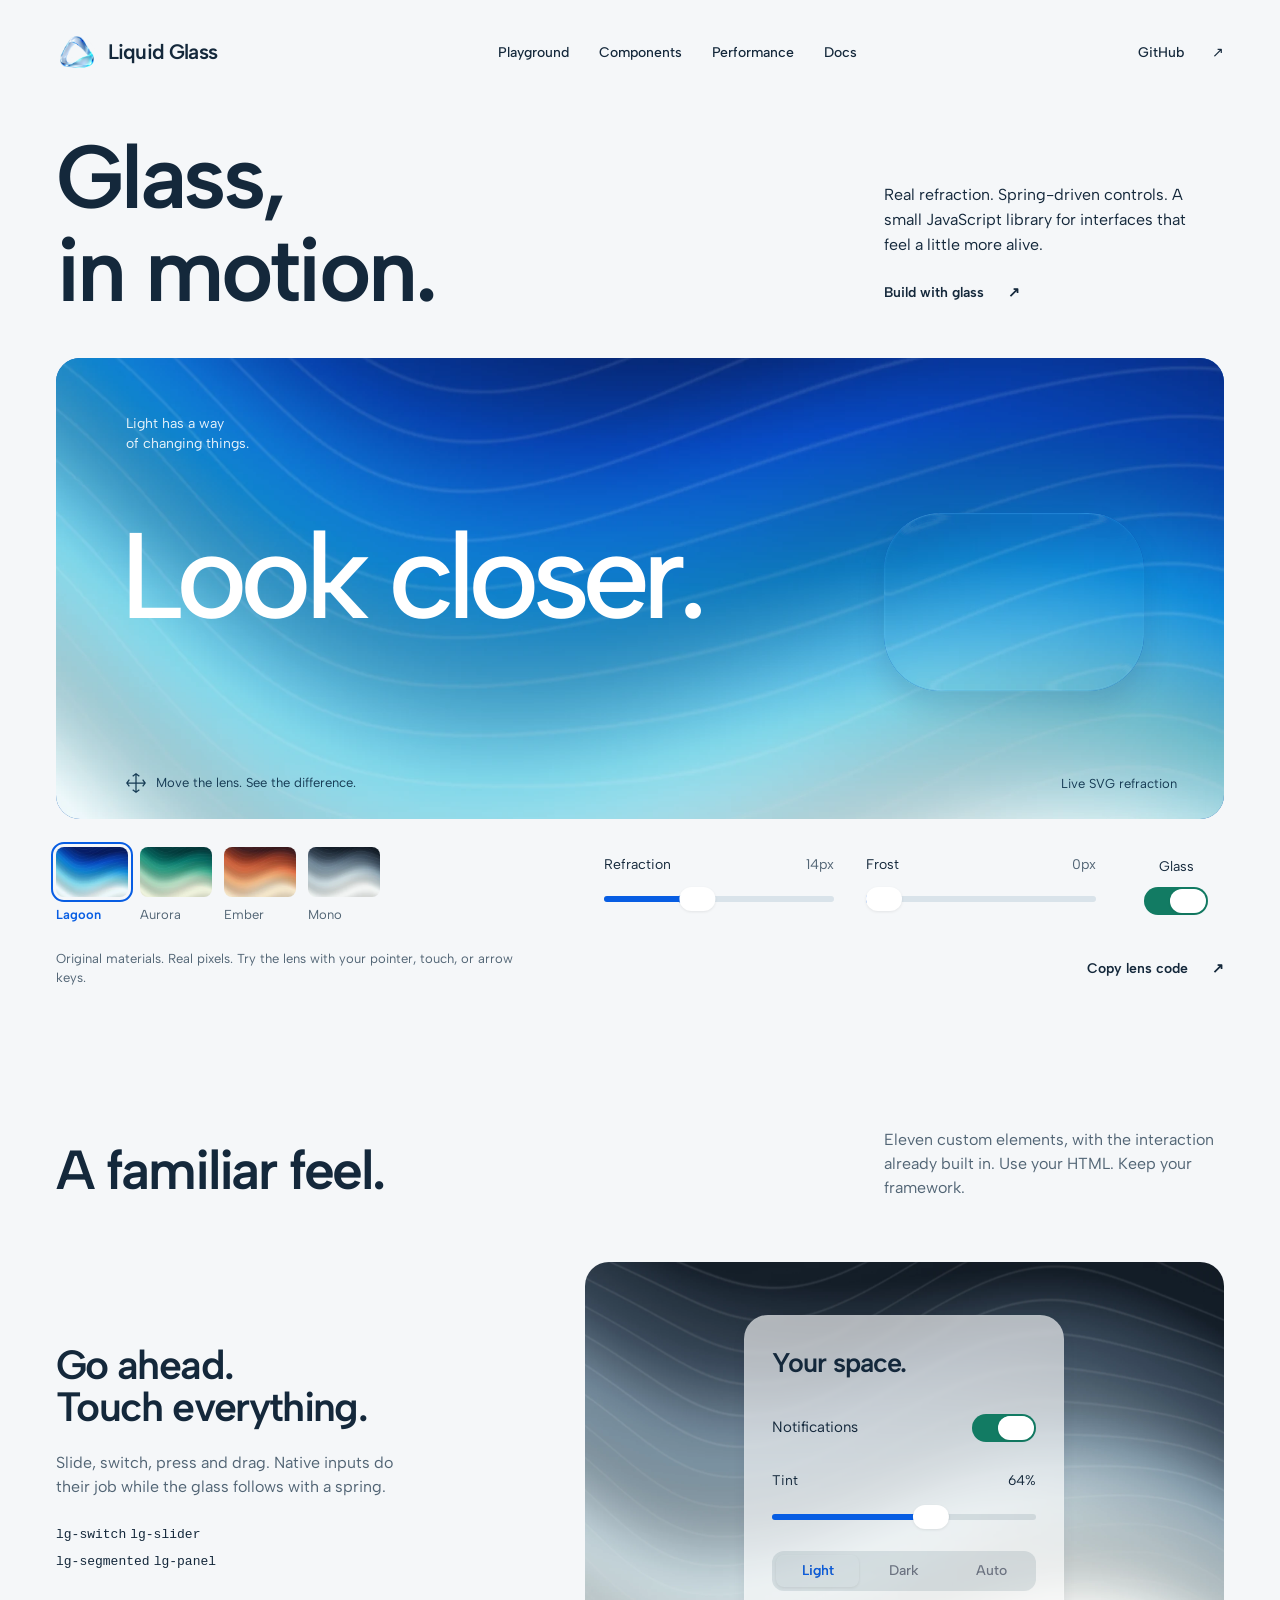
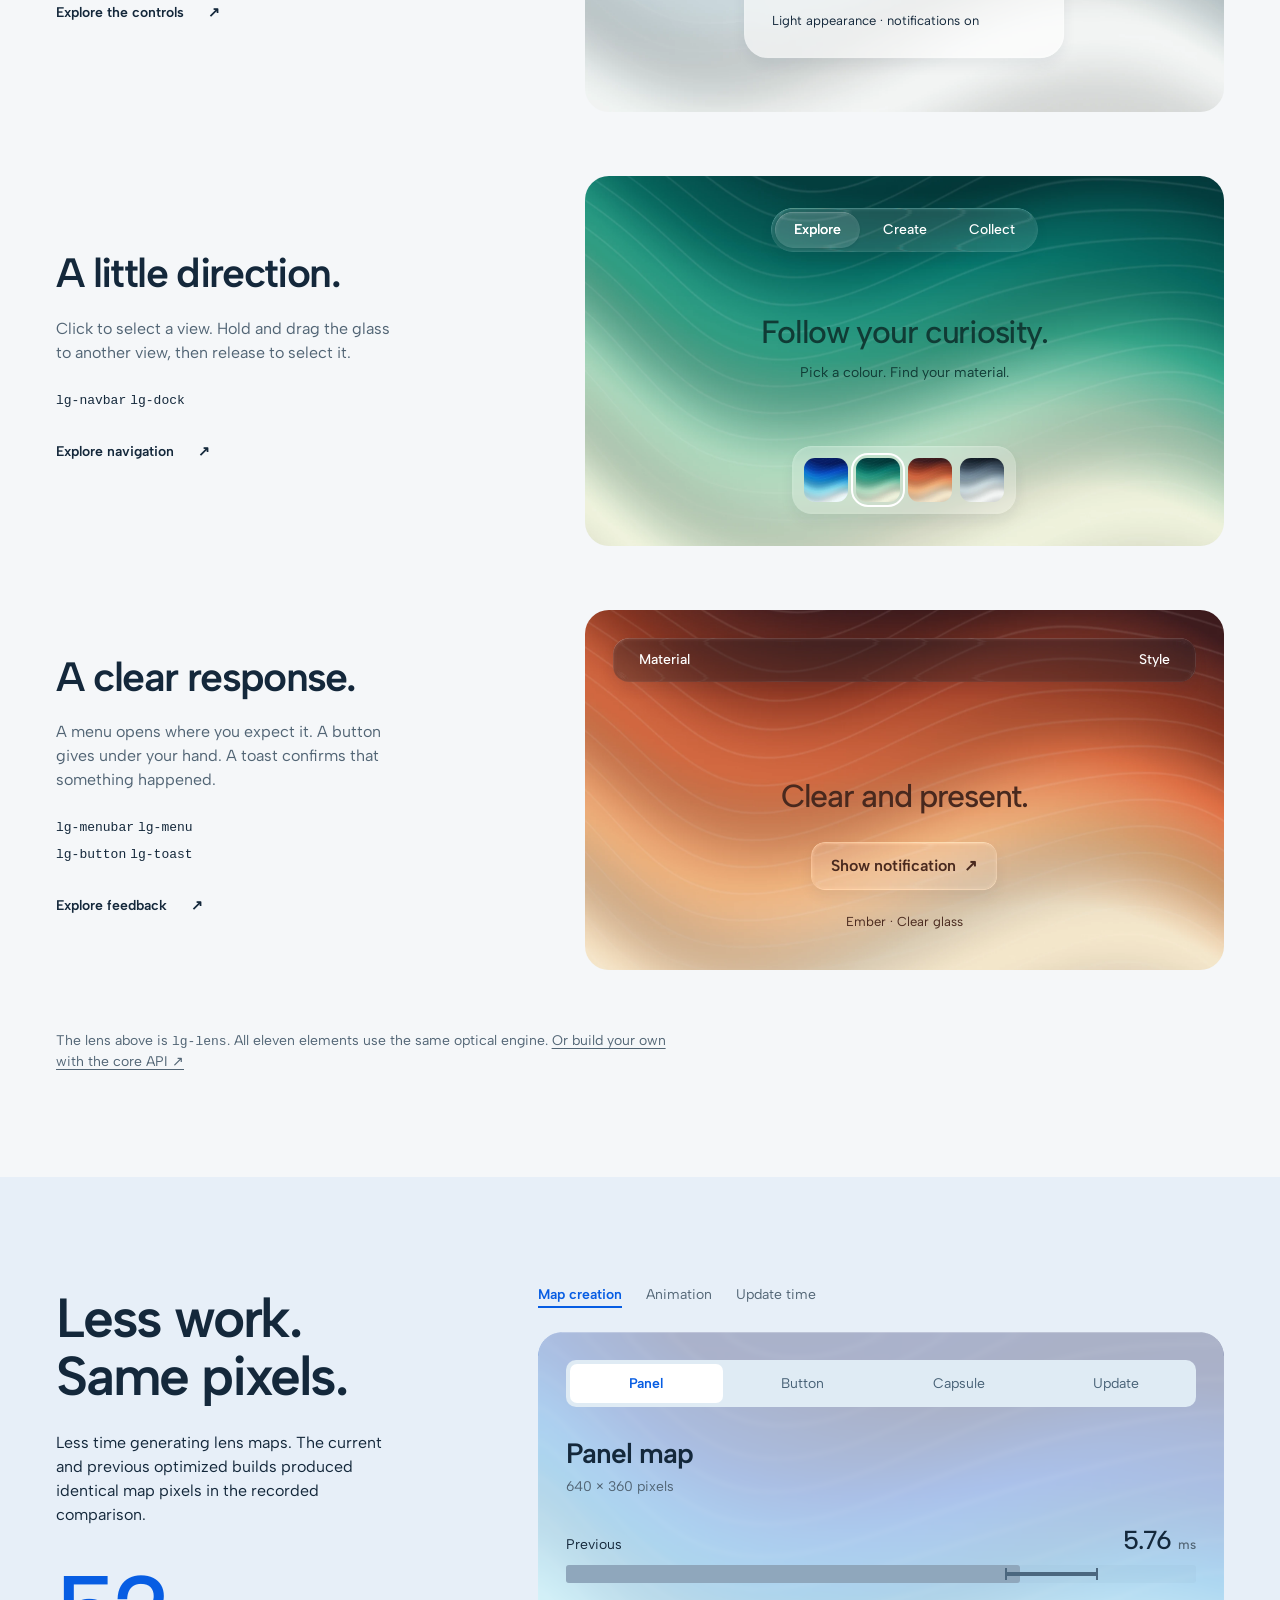
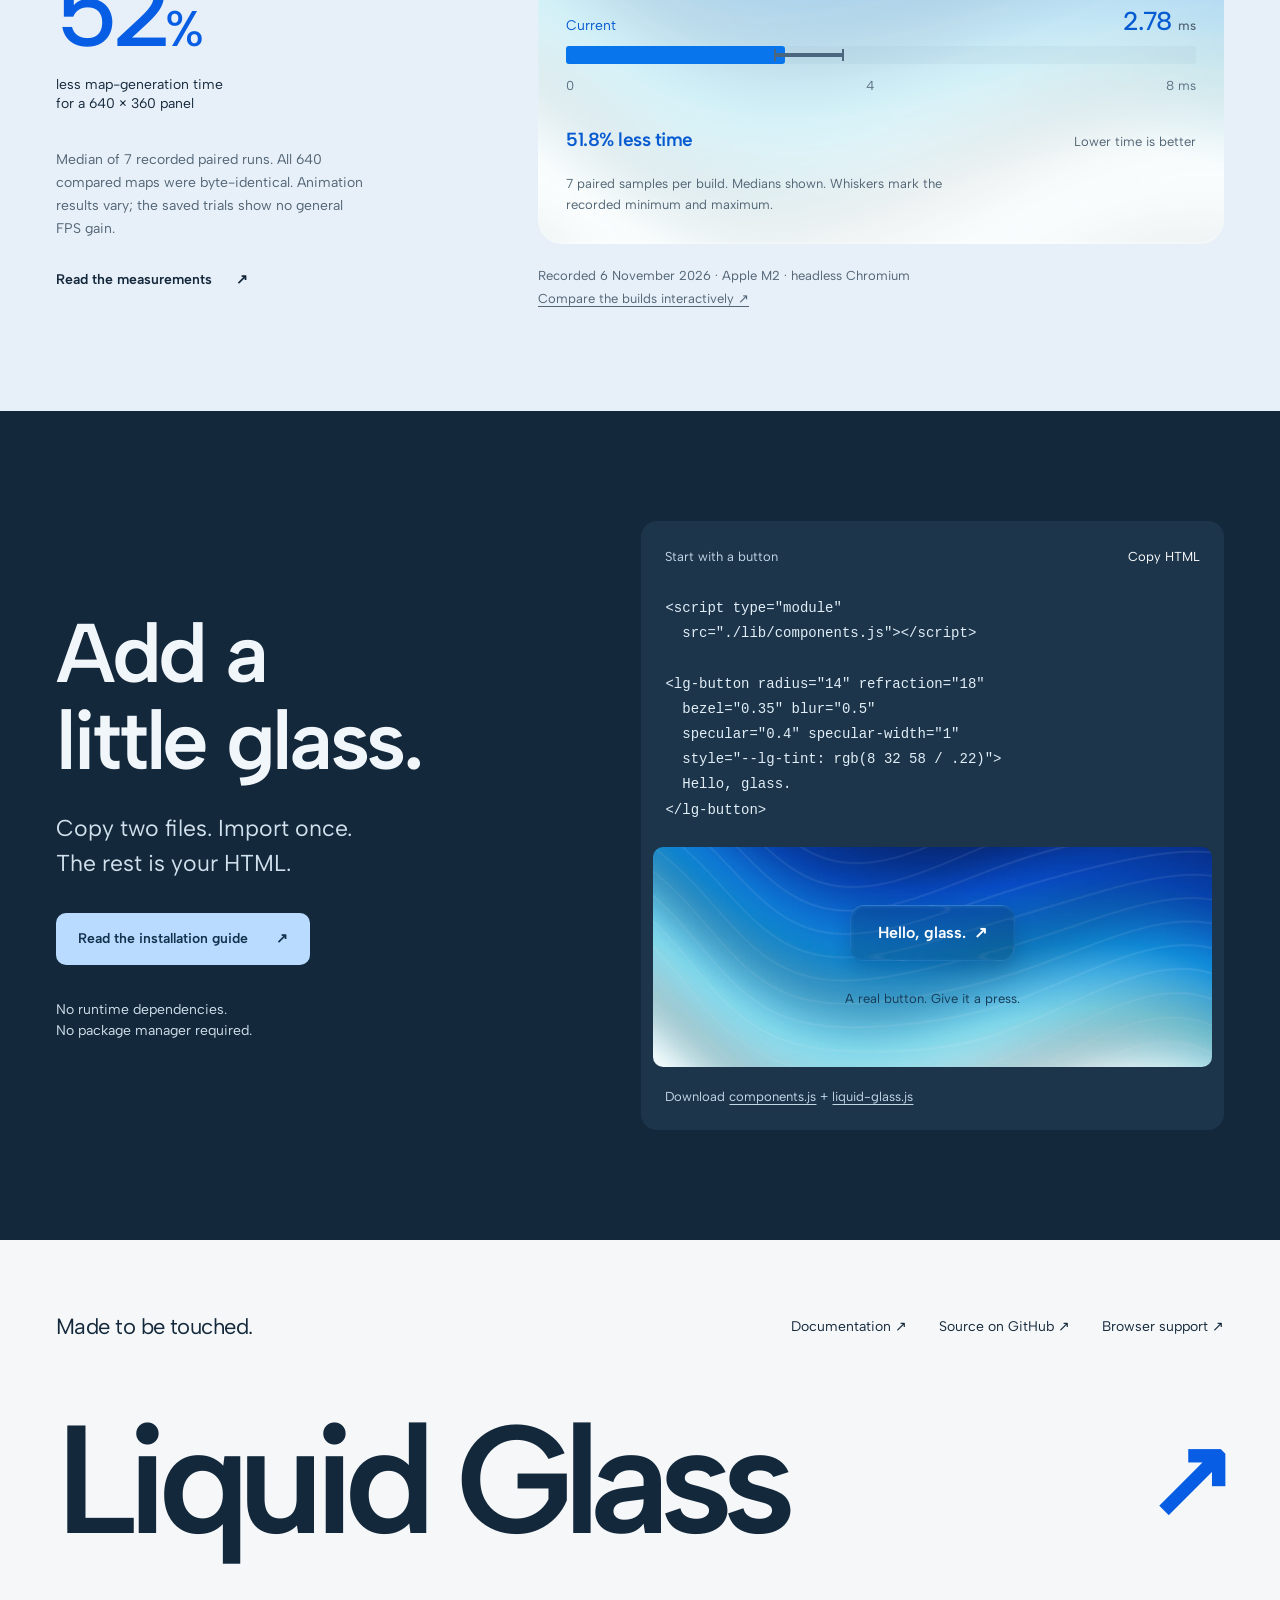
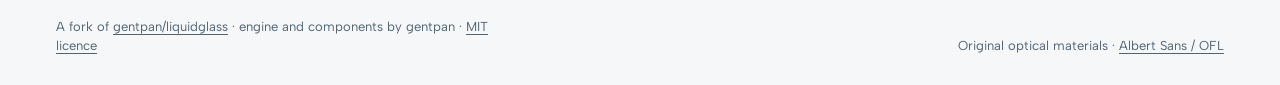
==== commit 586115e8: "fix(showcase): make material and style controls functional Material was a static label and Style onl" ====
--- a/index.html
+++ b/index.html
@@ -85,10 +85,10 @@
       </div>
       <div class="component-row feedback-row">
         <div class="component-copy"><h3>A clear response.</h3><p>A menu opens where you expect it. A button gives under your hand. A toast confirms that something happened.</p><p class="component-names"><code>lg-menubar</code> <code>lg-menu</code><br><code>lg-button</code> <code>lg-toast</code></p><a class="text-link" href="./docs/#menu">Explore feedback <span aria-hidden="true">↗</span></a></div>
-        <div class="component-scene feedback-scene" id="feedback-scene" data-ui data-lg-backdrop="img">
-          <img src="./assets/material-ember.webp" width="1800" height="1200" alt="Warm contour artwork behind the menu" loading="lazy">
-          <lg-menubar tone="light" radius="16" refraction="10" bezel="0.2" specular="0.12" specular-width="0.75" aria-label="Material settings"><span class="menubar-name">Material</span><lg-menu id="style-menu" label="Style" tone="light" radius="16" refraction="10" bezel="0.2" blur="4" specular="0.12" specular-width="0.75"><button value="clear">Clear</button><button value="soft">Soft</button><button value="frosted">Frosted</button></lg-menu></lg-menubar>
-          <div class="feedback-content"><p id="feedback-title">Clear and present.</p><lg-button id="notify-button" tone="light" radius="14" refraction="10" bezel="0.2" specular="0.12" specular-width="0.75">Show notification <span aria-hidden="true">↗</span></lg-button><output id="feedback-status">Clear material selected</output></div>
+        <div class="component-scene feedback-scene" id="feedback-scene" data-feedback-material="ember" data-style="clear" data-ui data-lg-backdrop="img">
+          <img id="feedback-material" src="./assets/material-ember.webp" width="1800" height="1200" alt="Original Ember contour artwork behind the menu" loading="lazy">
+          <lg-menubar tone="light" radius="16" refraction="18" bezel="0.35" specular="0.4" specular-width="1" aria-label="Material settings"><lg-menu id="material-menu" label="Material" tone="light" radius="16"><button value="lagoon">Lagoon</button><button value="aurora">Aurora</button><button value="ember">Ember</button><button value="mono">Mono</button></lg-menu><lg-menu id="style-menu" label="Style" tone="light" radius="16"><button value="clear">Clear</button><button value="soft">Soft</button><button value="frosted">Frosted</button></lg-menu></lg-menubar>
+          <div class="feedback-content"><p id="feedback-title">Clear and present.</p><lg-button id="notify-button" tone="light" radius="14" refraction="18" bezel="0.35" specular="0.4" specular-width="1">Show notification <span aria-hidden="true">↗</span></lg-button><output id="feedback-status">Ember · Clear glass</output></div>
         </div>
       </div>
       <p class="component-footnote">The lens above is <code>lg-lens</code>. All eleven elements use the same optical engine. <a href="./docs/#api">Or build your own with the core API ↗</a></p>
--- a/assets/site.css
+++ b/assets/site.css
@@ -110,16 +110,22 @@
 .navigation-scene lg-dock button { padding: 0; border-radius: 12px; background: transparent; }
 .navigation-scene lg-dock button img { width: 44px; height: 44px; object-fit: cover; border-radius: 11px; }
 .navigation-scene lg-dock button[aria-pressed="true"] { outline: 2px solid white; outline-offset: 3px; }
-.feedback-scene { min-height: 360px; align-items: stretch; flex-direction: column; justify-content: space-between; padding: 28px; }
-.feedback-scene lg-menubar { --lg-tint: rgb(255 255 255 / .67); --lg-on-glass: #3f2620; --lg-text: #3f2620; --lg-tint-strong: rgb(255 255 255 / .9); justify-content: space-between; padding: 6px 14px; text-shadow: none; } /* taste-skill-ignore: This removes the component's default text shadow */
-.menubar-name { font-weight: 600; font-size: 14px; padding-right: 40px; }
+.feedback-scene { --feedback-tint: rgb(255 255 255 / .12); --feedback-bar-tint: rgb(18 27 39 / .32); --feedback-menu-tint: rgb(255 255 255 / .6); --feedback-bar-ink: #fff; --feedback-ink: #49291e; min-height: 360px; align-items: stretch; flex-direction: column; justify-content: space-between; padding: 28px; }
+.feedback-scene[data-style="soft"] { --feedback-tint: rgb(255 255 255 / .3); --feedback-bar-tint: rgb(18 27 39 / .42); --feedback-menu-tint: rgb(255 255 255 / .7); }
+.feedback-scene[data-style="frosted"] { --feedback-tint: rgb(255 255 255 / .7); --feedback-bar-tint: rgb(255 255 255 / .78); --feedback-menu-tint: rgb(255 255 255 / .85); --feedback-bar-ink: #14283b; }
+.feedback-scene:not([data-feedback-material="ember"]) { --feedback-ink: #14283b; }
+.feedback-scene lg-menubar { --lg-tint: var(--feedback-bar-tint); --lg-on-glass: var(--feedback-bar-ink); --lg-text: var(--feedback-ink); --lg-focus: var(--feedback-bar-ink); color: var(--feedback-bar-ink); justify-content: space-between; padding: 6px 14px; text-shadow: none; } /* taste-skill-ignore: This removes the component's default text shadow */
 .feedback-scene .lg-menu__panel { left: auto; right: 0; }
-.feedback-content { display: flex; align-items: center; flex-direction: column; gap: 22px; padding: 48px 0 10px; text-align: center; color: #49291e; }
+.feedback-scene #material-menu .lg-menu__panel { left: 0; right: auto; }
+.feedback-scene .lg-menu__panel .lg-surface__tint { background: var(--feedback-menu-tint); }
+.feedback-scene .lg-menu__items > button::after { content: ""; width: 6px; height: 6px; flex: none; border-radius: 50%; background: currentColor; opacity: 0; }
+.feedback-scene .lg-menu__items > button[aria-checked="true"]::after { opacity: 1; }
+.feedback-content { display: flex; align-items: center; flex-direction: column; gap: 22px; padding: 48px 0 10px; text-align: center; color: var(--feedback-ink); }
 .feedback-content p { font-size: 32px; font-weight: 500; letter-spacing: -.04em; }
-.feedback-content lg-button { min-height: 48px; padding-inline: 22px; font-size: 14px; --lg-tint-strong: rgb(255 255 255 / .12); --lg-text: #3a2017; }
+.feedback-content lg-button { min-height: 48px; padding-inline: 22px; font-size: 14px; --lg-tint-strong: var(--feedback-tint); --lg-text: var(--feedback-ink); }
 .feedback-content output { font-size: 13px; }
 .feedback-scene .lg-toast-region { top: 100px; width: 100%; }
-.feedback-scene lg-toast { --lg-tint-strong: rgb(255 255 255 / .9); --lg-text: #452c24; max-width: calc(100% - 32px); }
+.feedback-scene lg-toast { --lg-tint-strong: var(--feedback-menu-tint); --lg-text: var(--feedback-ink); max-width: calc(100% - 32px); }
 .component-footnote { margin-top: 60px; font-size: 14px; color: var(--muted); max-width: 70ch; }
 .component-footnote code { font-size: 13px; }
 .performance-section { background: #e7eff8; padding-block: 100px; }
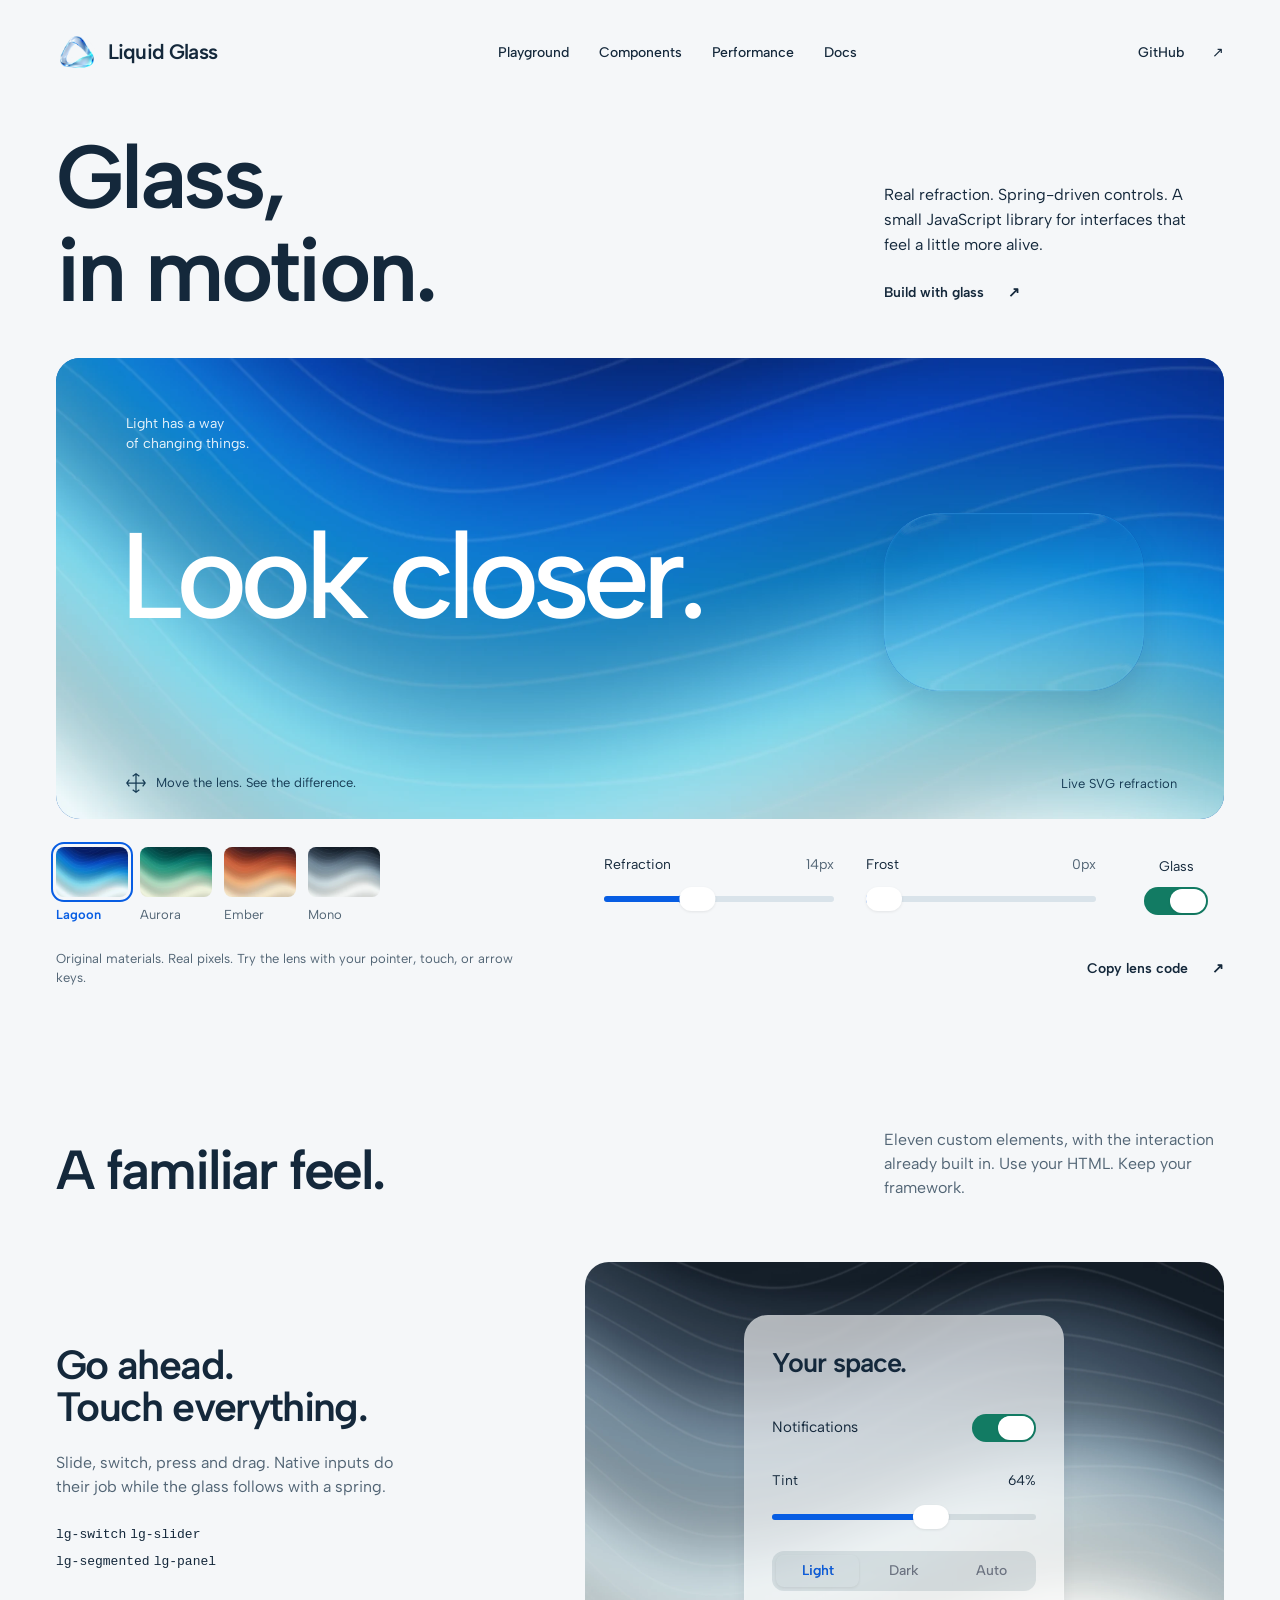
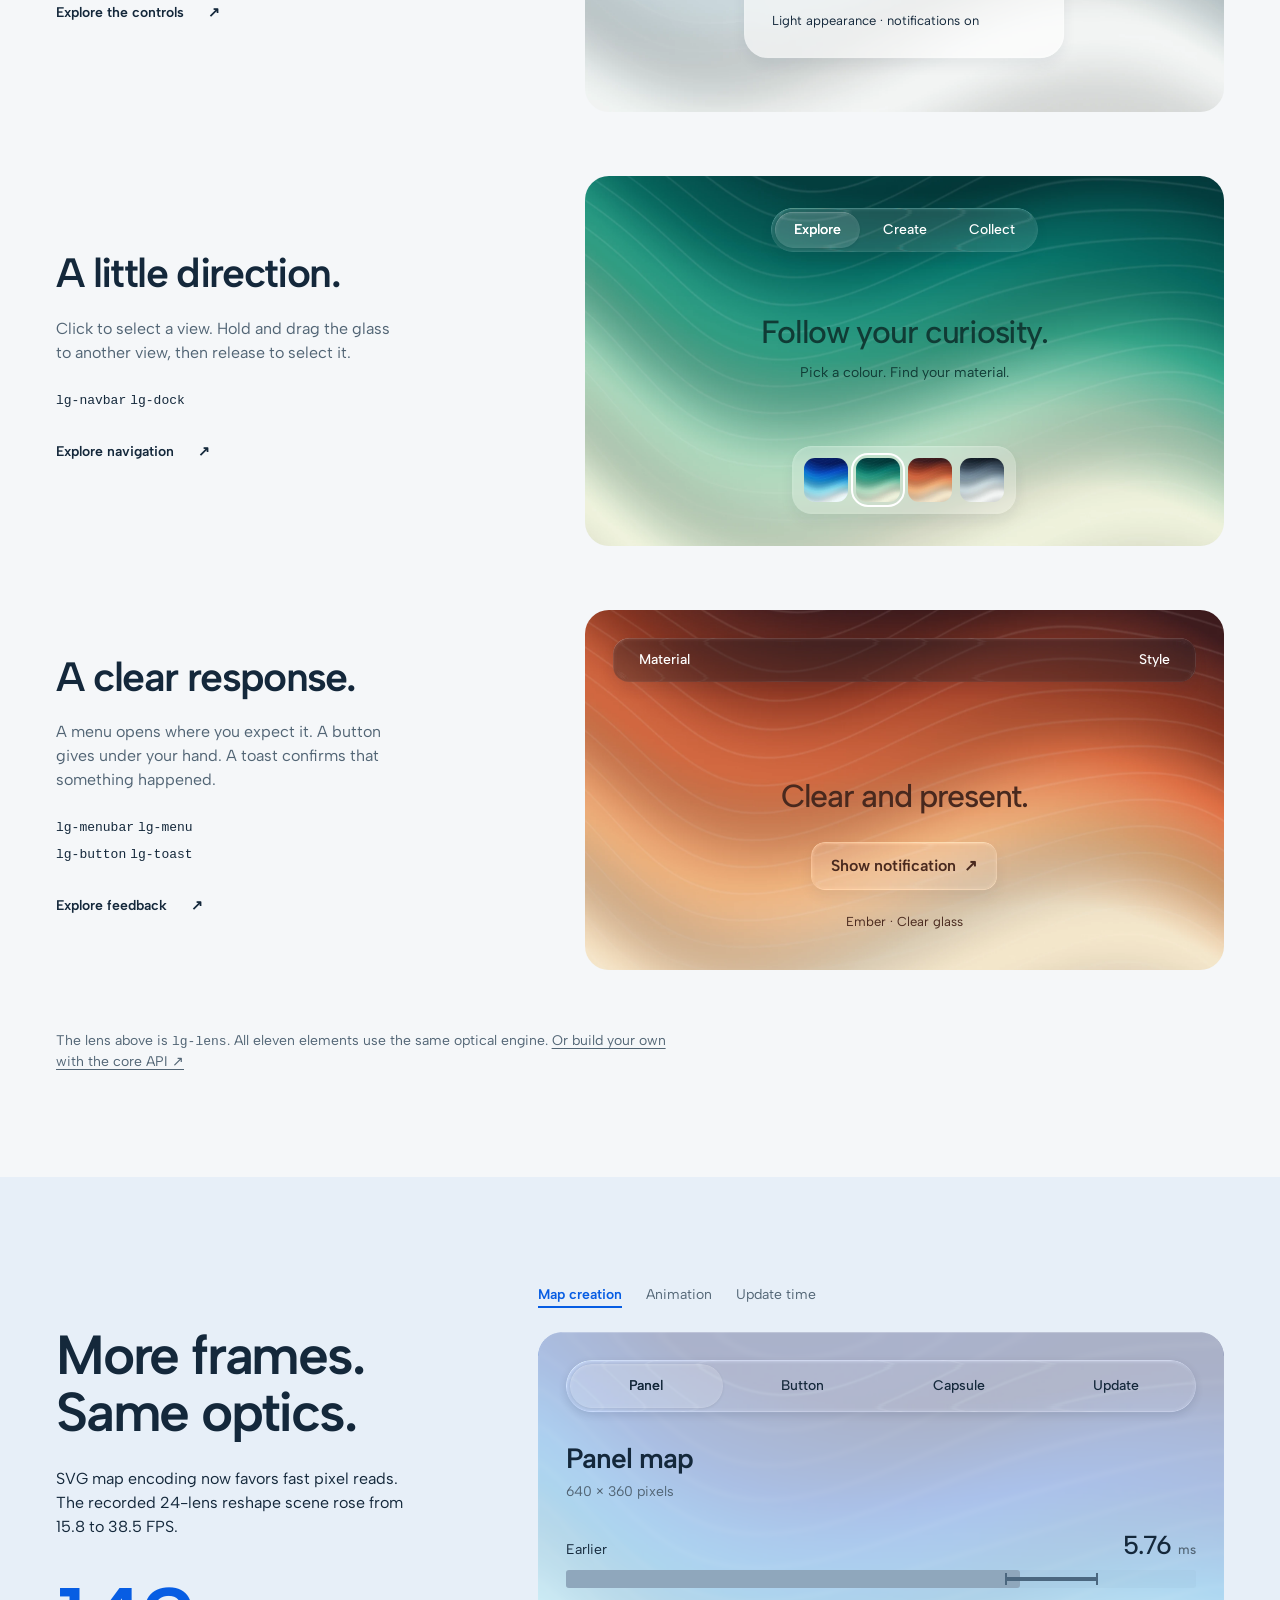
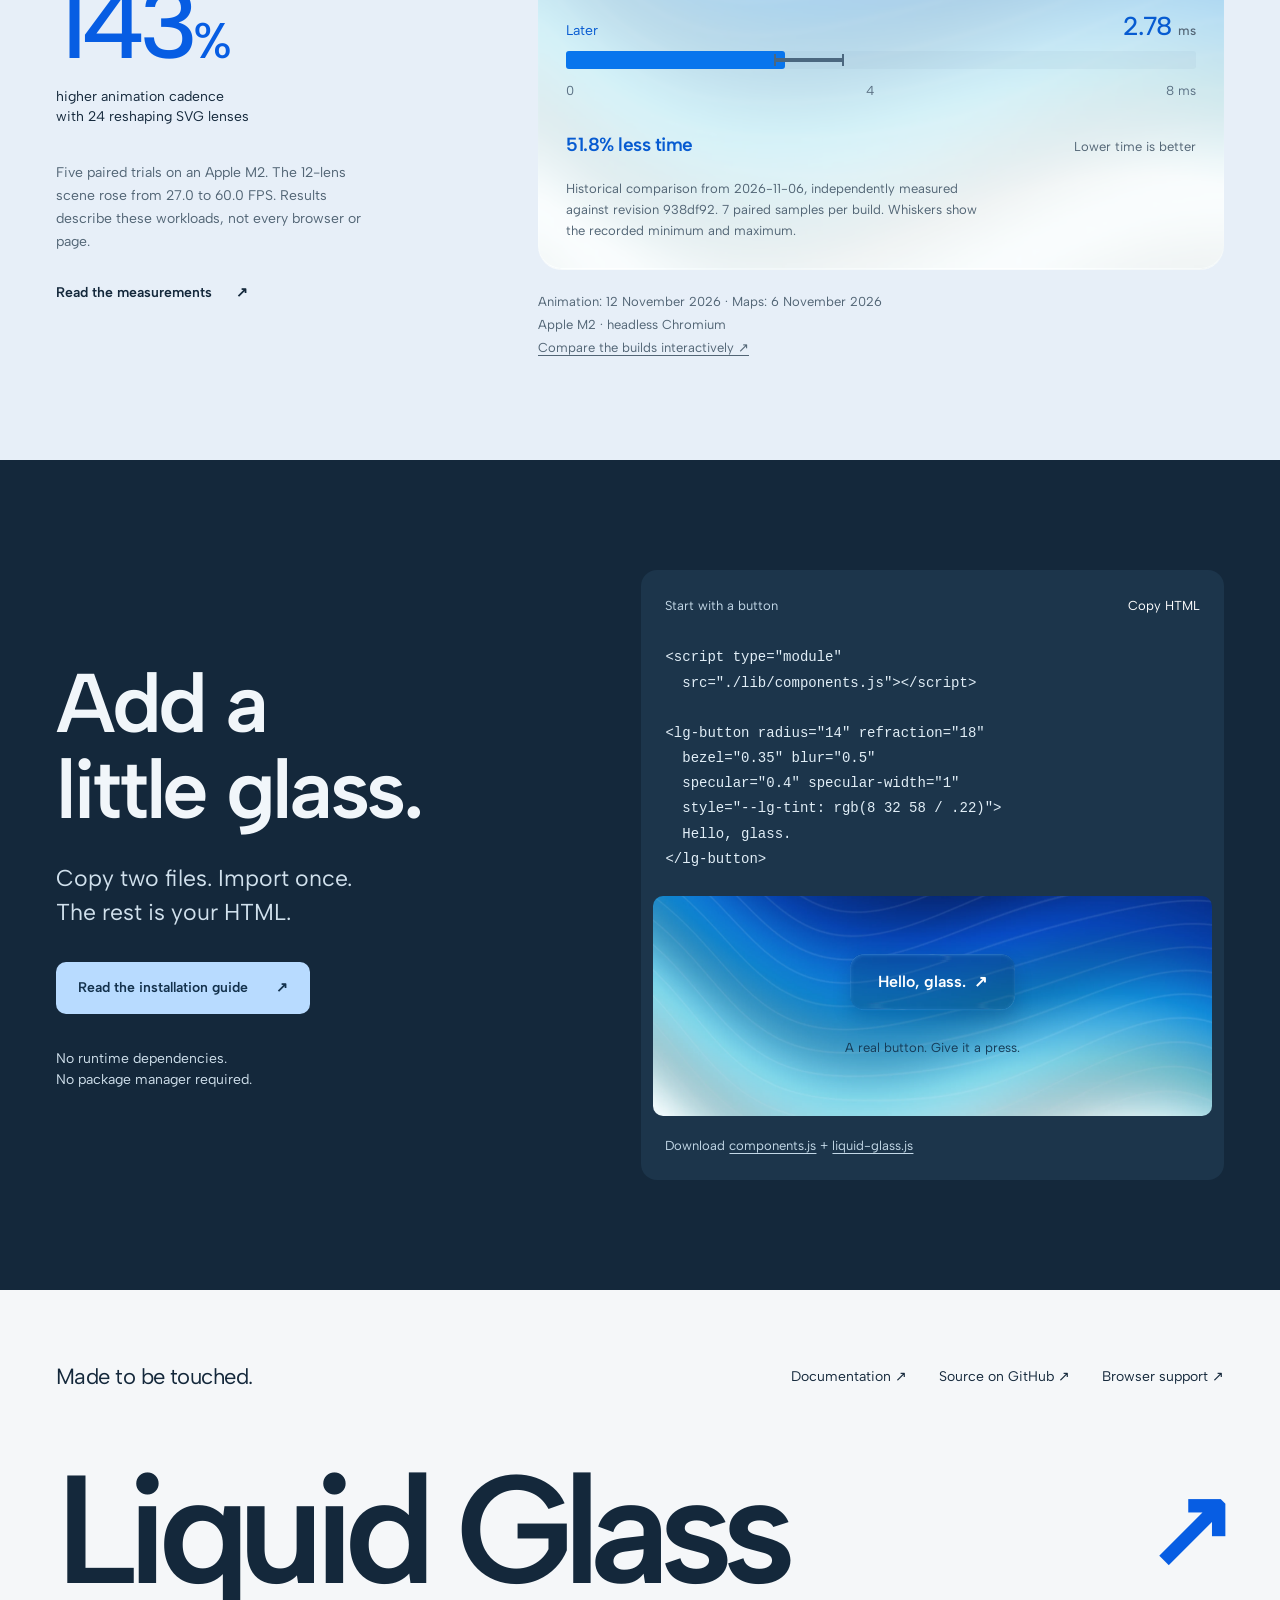
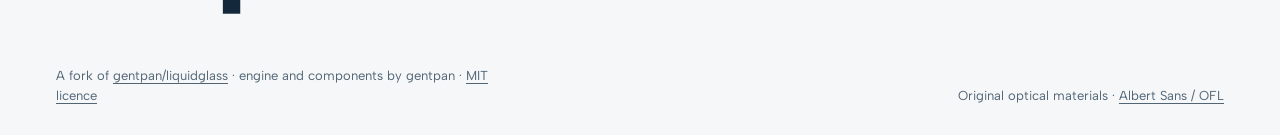
==== commit 99810cce: "feat(site): merge the showcase and current results The showcase was on a separate branch. Its charts" ====
--- a/index.html
+++ b/index.html
@@ -95,14 +95,14 @@
     </section>
     <section class="performance-section" id="performance" aria-labelledby="performance-title">
       <div class="container performance-layout">
-        <div class="performance-copy"><h2 id="performance-title">Less work.<br>Same pixels.</h2><p>Less time generating lens maps. The current and previous optimized builds produced identical map pixels in the recorded comparison.</p><div class="measurement"><strong>52<span>%</span></strong><p>less map-generation time<br>for a 640 × 360 panel</p></div><p class="evidence-note">Median of 7 recorded paired runs. All 640 compared maps were byte-identical. Animation results vary; the saved trials show no general FPS gain.</p><a class="text-link" href="https://github.com/tfdmendes/liquidglass/blob/feat/liquidglass-showcase/docs/performance/README.md">Read the measurements <span aria-hidden="true">↗</span></a></div>
+        <div class="performance-copy"><h2 id="performance-title">More frames.<br>Same optics.</h2><p>SVG map encoding now favors fast pixel reads. The recorded 24-lens reshape scene rose from 15.8 to 38.5 FPS.</p><div class="measurement"><strong>143<span>%</span></strong><p>higher animation cadence<br>with 24 reshaping SVG lenses</p></div><p class="evidence-note">Five paired trials on an Apple M2. The 12-lens scene rose from 27.0 to 60.0 FPS. Results describe these workloads, not every browser or page.</p><a class="text-link" href="./docs/performance/fps-cpu-canvas.md">Read the measurements <span aria-hidden="true">↗</span></a></div>
         <div class="performance-figures">
           <div class="figure-tabs" role="tablist" aria-label="Performance measurements"><button type="button" id="tab-maps" role="tab" aria-selected="true" aria-controls="figure-maps">Map creation</button><button type="button" id="tab-fps" role="tab" aria-selected="false" aria-controls="figure-fps" tabindex="-1">Animation</button><button type="button" id="tab-update" role="tab" aria-selected="false" aria-controls="figure-update" tabindex="-1">Update time</button></div>
           <div id="figure-maps" role="tabpanel" aria-labelledby="tab-maps" class="benchmark-mount"><p>Loading recorded measurements…</p></div>
           <div id="figure-fps" role="tabpanel" aria-labelledby="tab-fps" class="benchmark-mount" hidden></div>
           <div id="figure-update" role="tabpanel" aria-labelledby="tab-update" class="benchmark-mount" hidden></div>
           <noscript><p>View the <a href="./docs/performance/current-map-time.svg">map timings</a>, <a href="./docs/performance/current-animation-fps.svg">animation results</a> or <a href="./docs/performance/current-update-time.svg">update timings</a>.</p></noscript>
-          <p class="figure-caption">Recorded 6 November 2026 · Apple M2 · headless Chromium<br><a href="./showcase/">Compare the builds interactively ↗</a></p>
+          <p class="figure-caption">Animation: 12 November 2026 · Maps: 6 November 2026<br>Apple M2 · headless Chromium<br><a href="./showcase/">Compare the builds interactively ↗</a></p>
         </div>
       </div>
     </section>
--- a/assets/site.css
+++ b/assets/site.css
@@ -110,22 +110,24 @@
 .navigation-scene lg-dock button { padding: 0; border-radius: 12px; background: transparent; }
 .navigation-scene lg-dock button img { width: 44px; height: 44px; object-fit: cover; border-radius: 11px; }
 .navigation-scene lg-dock button[aria-pressed="true"] { outline: 2px solid white; outline-offset: 3px; }
-.feedback-scene { --feedback-tint: rgb(255 255 255 / .12); --feedback-bar-tint: rgb(18 27 39 / .32); --feedback-menu-tint: rgb(255 255 255 / .6); --feedback-bar-ink: #fff; --feedback-ink: #49291e; min-height: 360px; align-items: stretch; flex-direction: column; justify-content: space-between; padding: 28px; }
-.feedback-scene[data-style="soft"] { --feedback-tint: rgb(255 255 255 / .3); --feedback-bar-tint: rgb(18 27 39 / .42); --feedback-menu-tint: rgb(255 255 255 / .7); }
-.feedback-scene[data-style="frosted"] { --feedback-tint: rgb(255 255 255 / .7); --feedback-bar-tint: rgb(255 255 255 / .78); --feedback-menu-tint: rgb(255 255 255 / .85); --feedback-bar-ink: #14283b; }
+.feedback-scene { --feedback-tint: rgb(255 255 255 / .12); --feedback-bar-tint: rgb(18 27 39 / .32); --feedback-menu-tint: linear-gradient(rgb(12 23 33 / .26), rgb(12 23 33 / .47)); --feedback-menu-ink: #fff; --feedback-toast-tint: rgb(255 255 255 / .6); --feedback-bar-ink: #fff; --feedback-ink: #49291e; min-height: 360px; align-items: stretch; flex-direction: column; justify-content: space-between; padding: 28px; }
+.feedback-scene[data-style="soft"] { --feedback-tint: rgb(255 255 255 / .3); --feedback-bar-tint: rgb(18 27 39 / .42); --feedback-menu-tint: linear-gradient(rgb(12 23 33 / .34), rgb(12 23 33 / .48)); --feedback-toast-tint: rgb(255 255 255 / .7); }
+.feedback-scene[data-style="frosted"] { --feedback-tint: rgb(255 255 255 / .7); --feedback-bar-tint: rgb(255 255 255 / .78); --feedback-menu-tint: rgb(255 255 255 / .85); --feedback-menu-ink: #14283b; --feedback-toast-tint: rgb(255 255 255 / .85); --feedback-bar-ink: #14283b; }
 .feedback-scene:not([data-feedback-material="ember"]) { --feedback-ink: #14283b; }
 .feedback-scene lg-menubar { --lg-tint: var(--feedback-bar-tint); --lg-on-glass: var(--feedback-bar-ink); --lg-text: var(--feedback-ink); --lg-focus: var(--feedback-bar-ink); color: var(--feedback-bar-ink); justify-content: space-between; padding: 6px 14px; text-shadow: none; } /* taste-skill-ignore: This removes the component's default text shadow */
-.feedback-scene .lg-menu__panel { left: auto; right: 0; }
+.feedback-scene .lg-menu__panel { left: auto; right: 0; color: var(--feedback-menu-ink); }
 .feedback-scene #material-menu .lg-menu__panel { left: 0; right: auto; }
 .feedback-scene .lg-menu__panel .lg-surface__tint { background: var(--feedback-menu-tint); }
+.feedback-scene .lg-menu__copy { background: rgb(8 20 30 / .14); color: var(--feedback-menu-ink); }
+.feedback-scene .lg-menu__items > button:focus-visible { outline: 1px solid currentColor; outline-offset: -2px; }
 .feedback-scene .lg-menu__items > button::after { content: ""; width: 6px; height: 6px; flex: none; border-radius: 50%; background: currentColor; opacity: 0; }
 .feedback-scene .lg-menu__items > button[aria-checked="true"]::after { opacity: 1; }
 .feedback-content { display: flex; align-items: center; flex-direction: column; gap: 22px; padding: 48px 0 10px; text-align: center; color: var(--feedback-ink); }
 .feedback-content p { font-size: 32px; font-weight: 500; letter-spacing: -.04em; }
 .feedback-content lg-button { min-height: 48px; padding-inline: 22px; font-size: 14px; --lg-tint-strong: var(--feedback-tint); --lg-text: var(--feedback-ink); }
 .feedback-content output { font-size: 13px; }
-.feedback-scene .lg-toast-region { top: 100px; width: 100%; }
-.feedback-scene lg-toast { --lg-tint-strong: var(--feedback-menu-tint); --lg-text: var(--feedback-ink); max-width: calc(100% - 32px); }
+.feedback-scene .lg-toast-region { top: auto; bottom: 18px; width: 100%; }
+.feedback-scene lg-toast { --lg-tint-strong: var(--feedback-toast-tint); --lg-text: var(--feedback-ink); max-width: calc(100% - 32px); }
 .component-footnote { margin-top: 60px; font-size: 14px; color: var(--muted); max-width: 70ch; }
 .component-footnote code { font-size: 13px; }
 .performance-section { background: #e7eff8; padding-block: 100px; }
@@ -143,10 +145,15 @@
 .figure-tabs button[aria-selected="true"] { color: var(--blue); font-weight: 600; text-decoration: underline; text-underline-offset: 7px; text-decoration-thickness: 2px; }
 .benchmark-shell { position: relative; isolation: isolate; border-radius: 24px; overflow: hidden; background: #f4f8fd; }
 .benchmark-backdrop { position: absolute; inset: 0; z-index: -1; width: 100%; height: 100%; object-fit: cover; opacity: .11; }
-.benchmark-panel { padding: 28px; --lg-tint-strong: rgb(255 255 255 / .66); --lg-text: var(--ink); --lg-shadow-2: none; }
-.benchmark-picker { display: grid; grid-template-columns: repeat(4, 1fr); gap: 4px; padding: 4px; background: #dfebf4; border-radius: 10px; }
-.benchmark-picker button { padding: 9px 6px; background: transparent; border-radius: 7px; font-size: 14px; color: #476176; }
-.benchmark-picker button[aria-pressed="true"] { background: white; color: var(--blue); font-weight: 600; }
+.benchmark-panel { padding: 28px; --benchmark-panel-tint: .66; --lg-tint-strong: rgb(255 255 255 / var(--benchmark-panel-tint)); --lg-text: var(--ink); --lg-shadow-2: none; }
+.benchmark-picker-shell { display: block; padding: 0; --lg-tint-strong: rgb(255 255 255 / .08); --lg-text: #14283b; --lg-shadow-2: 0 3px 8px rgb(8 26 46 / .12); }
+.benchmark-picker-shell > .lg-panel__body { padding: 0; }
+/* Match the chart's tint before refracting its image inside the selector */
+.benchmark-picker-shell .lg-surface__glass { background: #fff; }
+.benchmark-picker-shell .lg-surface__copy { opacity: calc(1 - var(--benchmark-panel-tint)); }
+.benchmark-picker { display: flex; width: 100%; --lg-track: transparent; --lg-surface: rgb(255 255 255 / .14); --lg-accent: #14283b; --lg-text-muted: #14283b; --lg-focus: #14283b; }
+.benchmark-picker > button, .benchmark-picker .lg-refract .lg-seg__option { height: 44px; padding: 0 8px; font-size: 14px; line-height: 1.15; white-space: normal; text-align: center; }
+.benchmark-picker > button { flex: 1; min-width: 0; }
 .benchmark-heading { margin-block: 32px 30px; }
 .benchmark-heading h3 { font-size: 28px; letter-spacing: -.035em; }
 .benchmark-heading p { margin-top: 8px; font-size: 14px; color: var(--muted); }
@@ -281,7 +288,7 @@
   .figure-tabs { gap: 24px; justify-content: space-between; }
   .figure-tabs button { font-size: 13px; }
   .benchmark-panel { padding: 22px; }
-  .benchmark-picker button { padding-inline: 3px; font-size: 13px; }
+  .benchmark-picker > button, .benchmark-picker .lg-refract .lg-seg__option { padding-inline: 3px; font-size: 13px; }
   .benchmark-heading h3 { font-size: 26px; }
   .benchmark-outcome { display: block; }
   .benchmark-outcome span { display: block; margin-top: 7px; }
@@ -297,6 +304,9 @@
 }
 @media (prefers-reduced-motion: reduce) { html { scroll-behavior: auto; } }
 @media (prefers-reduced-transparency: reduce), (prefers-contrast: more) {
+  .benchmark-picker-shell { --lg-tint-strong: rgb(255 255 255 / .96); --lg-text: #14283b; }
+  .benchmark-picker { --lg-text-muted: #14283b; --lg-accent: #fff; --lg-surface: rgb(20 40 59 / .95); --lg-focus: #14283b; }
+  .feedback-scene[data-style] { --feedback-menu-tint: rgb(255 255 255 / .96); --feedback-menu-ink: #14283b; }
   .navigation-scene lg-navbar { --lg-tint: rgb(255 255 255 / .95); --lg-indicator: rgb(20 40 59 / .95); --lg-text: #14283b; --lg-on-glass: #14283b; --lg-focus: #14283b; }
   .navigation-scene .lg-nav__copy > span { color: #fff; }
 }
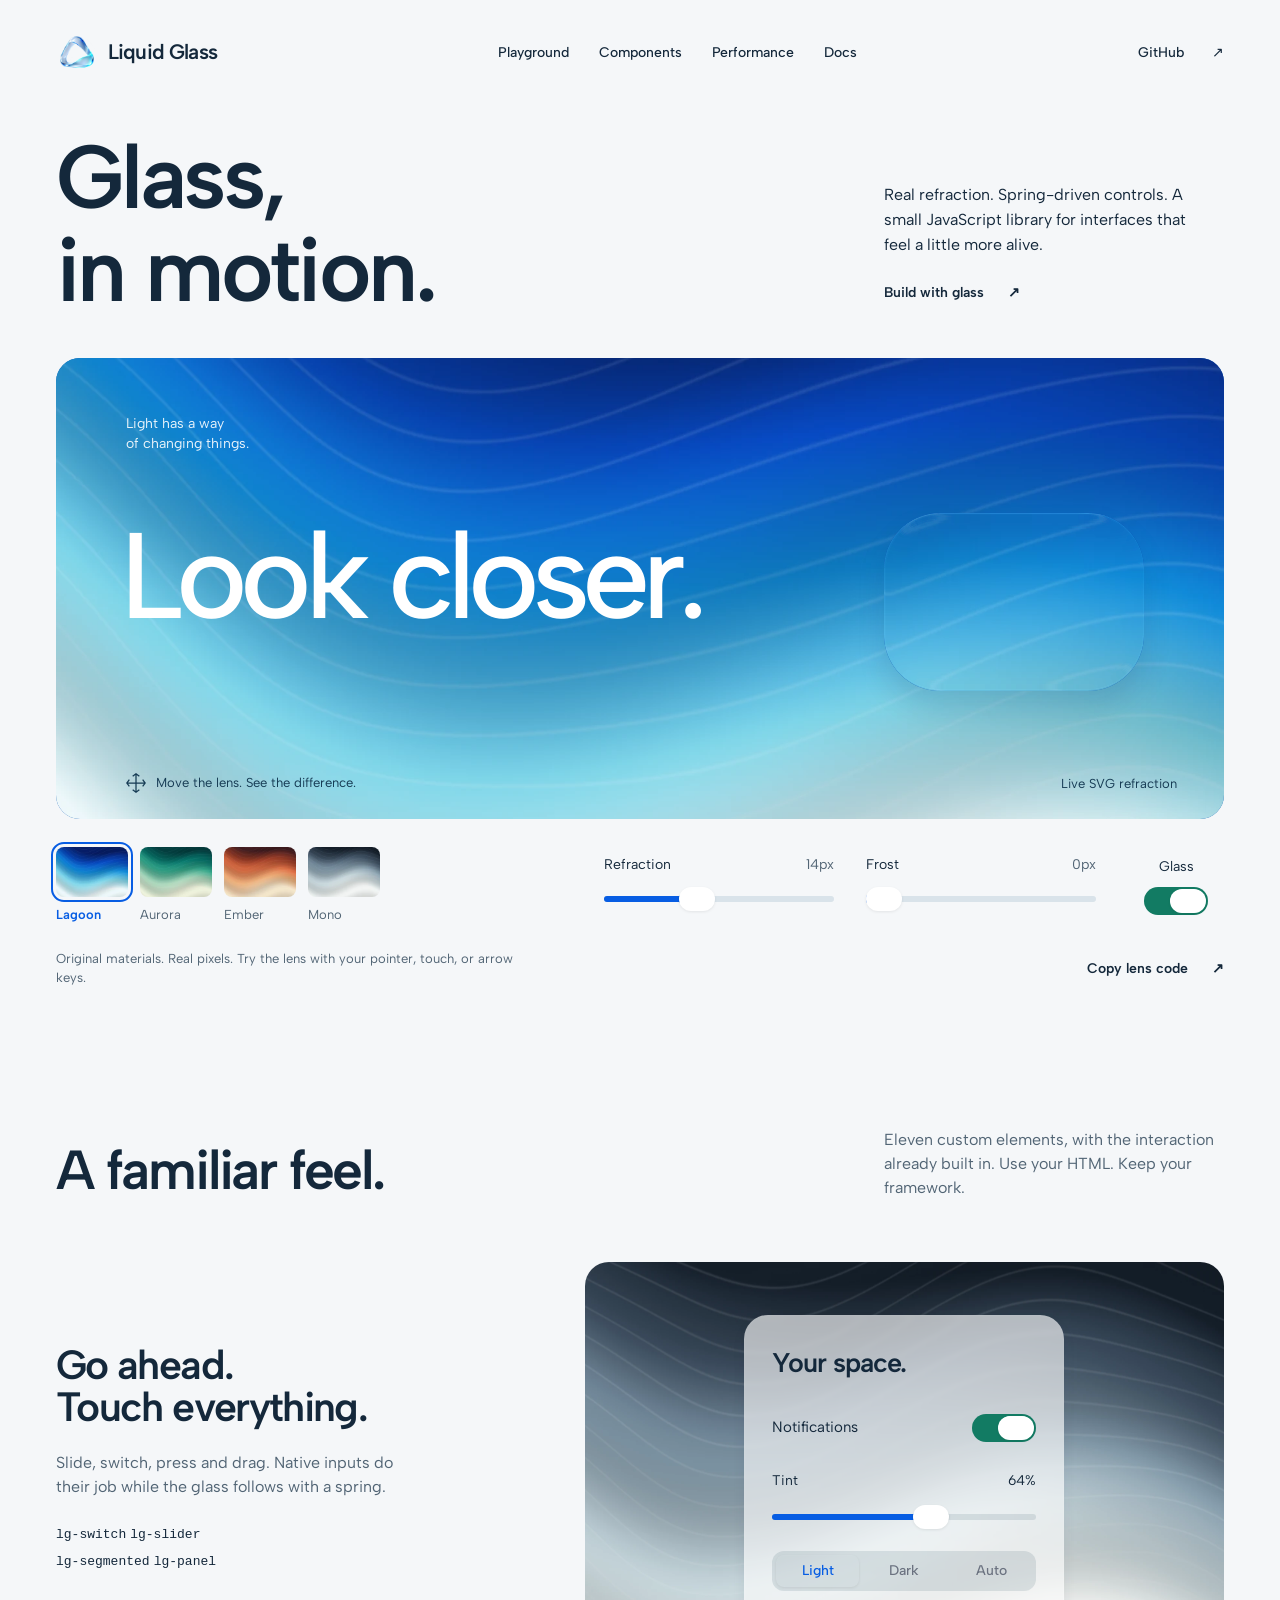
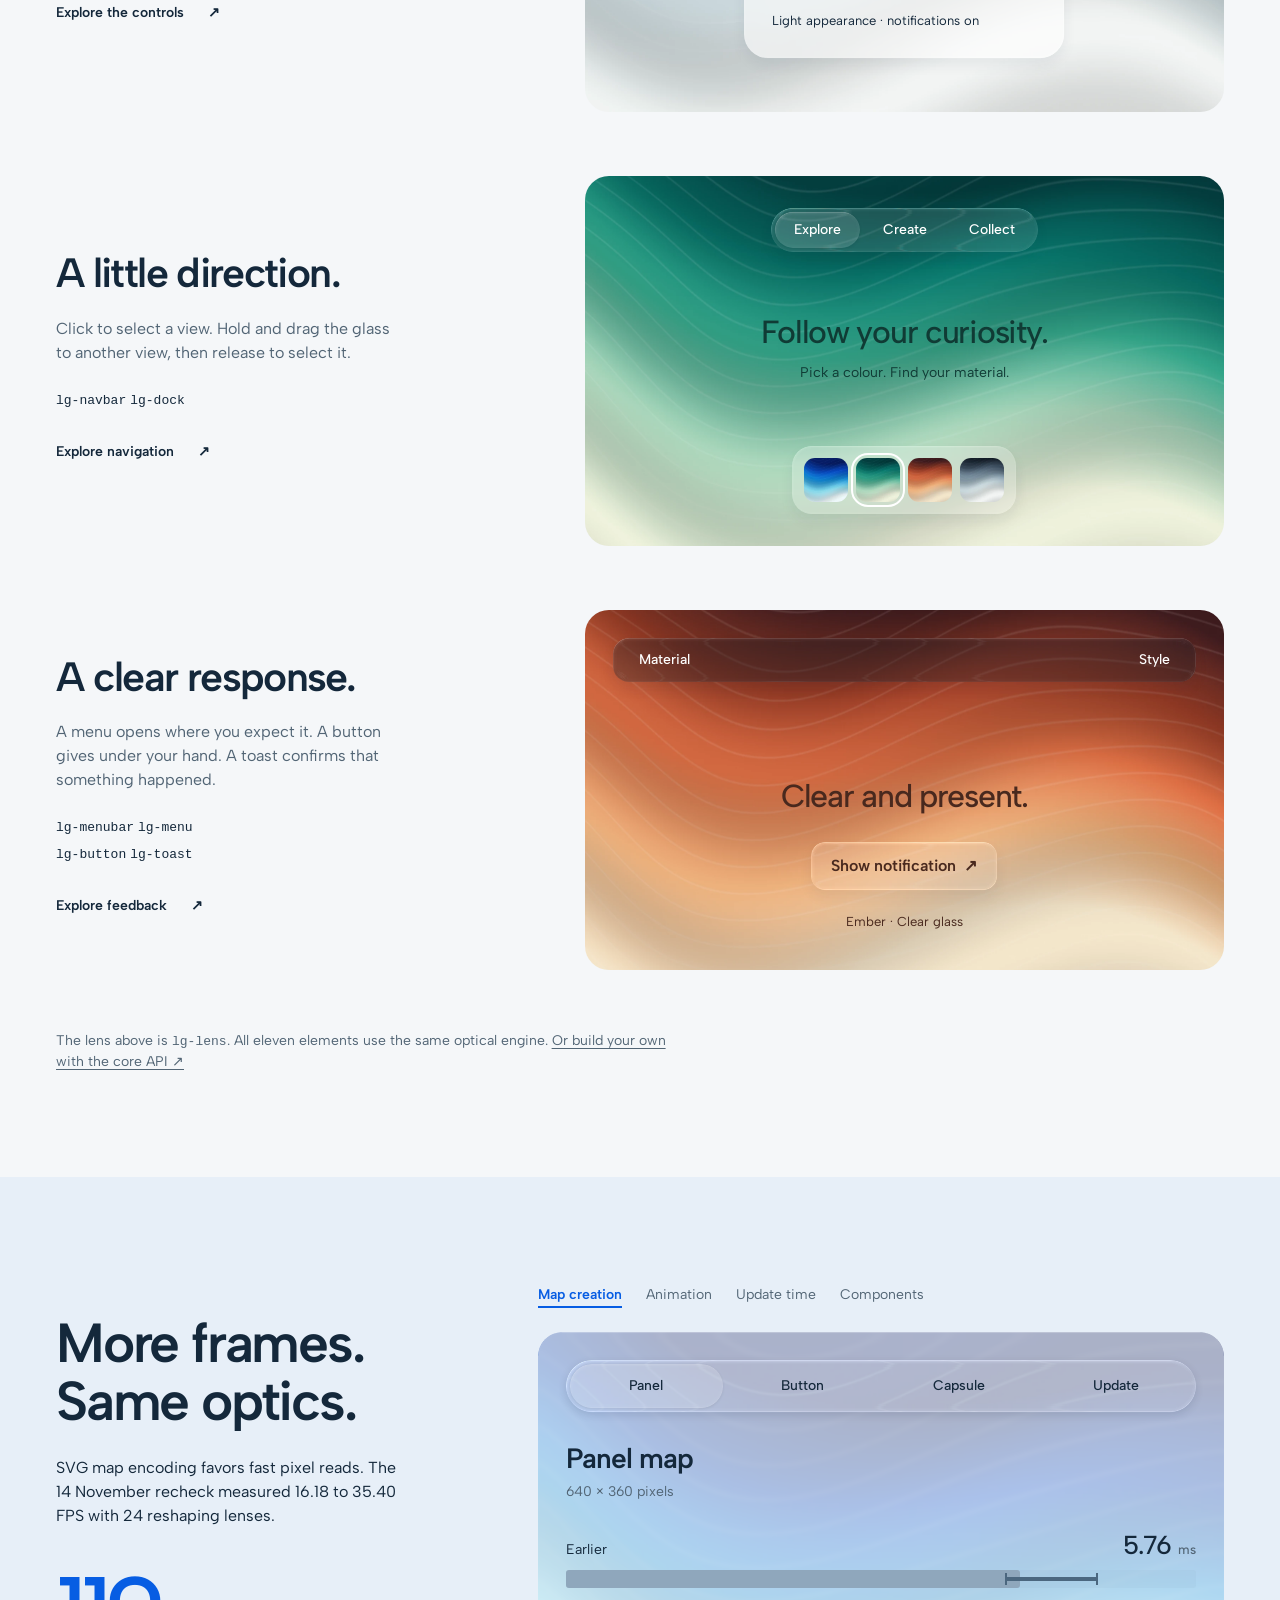
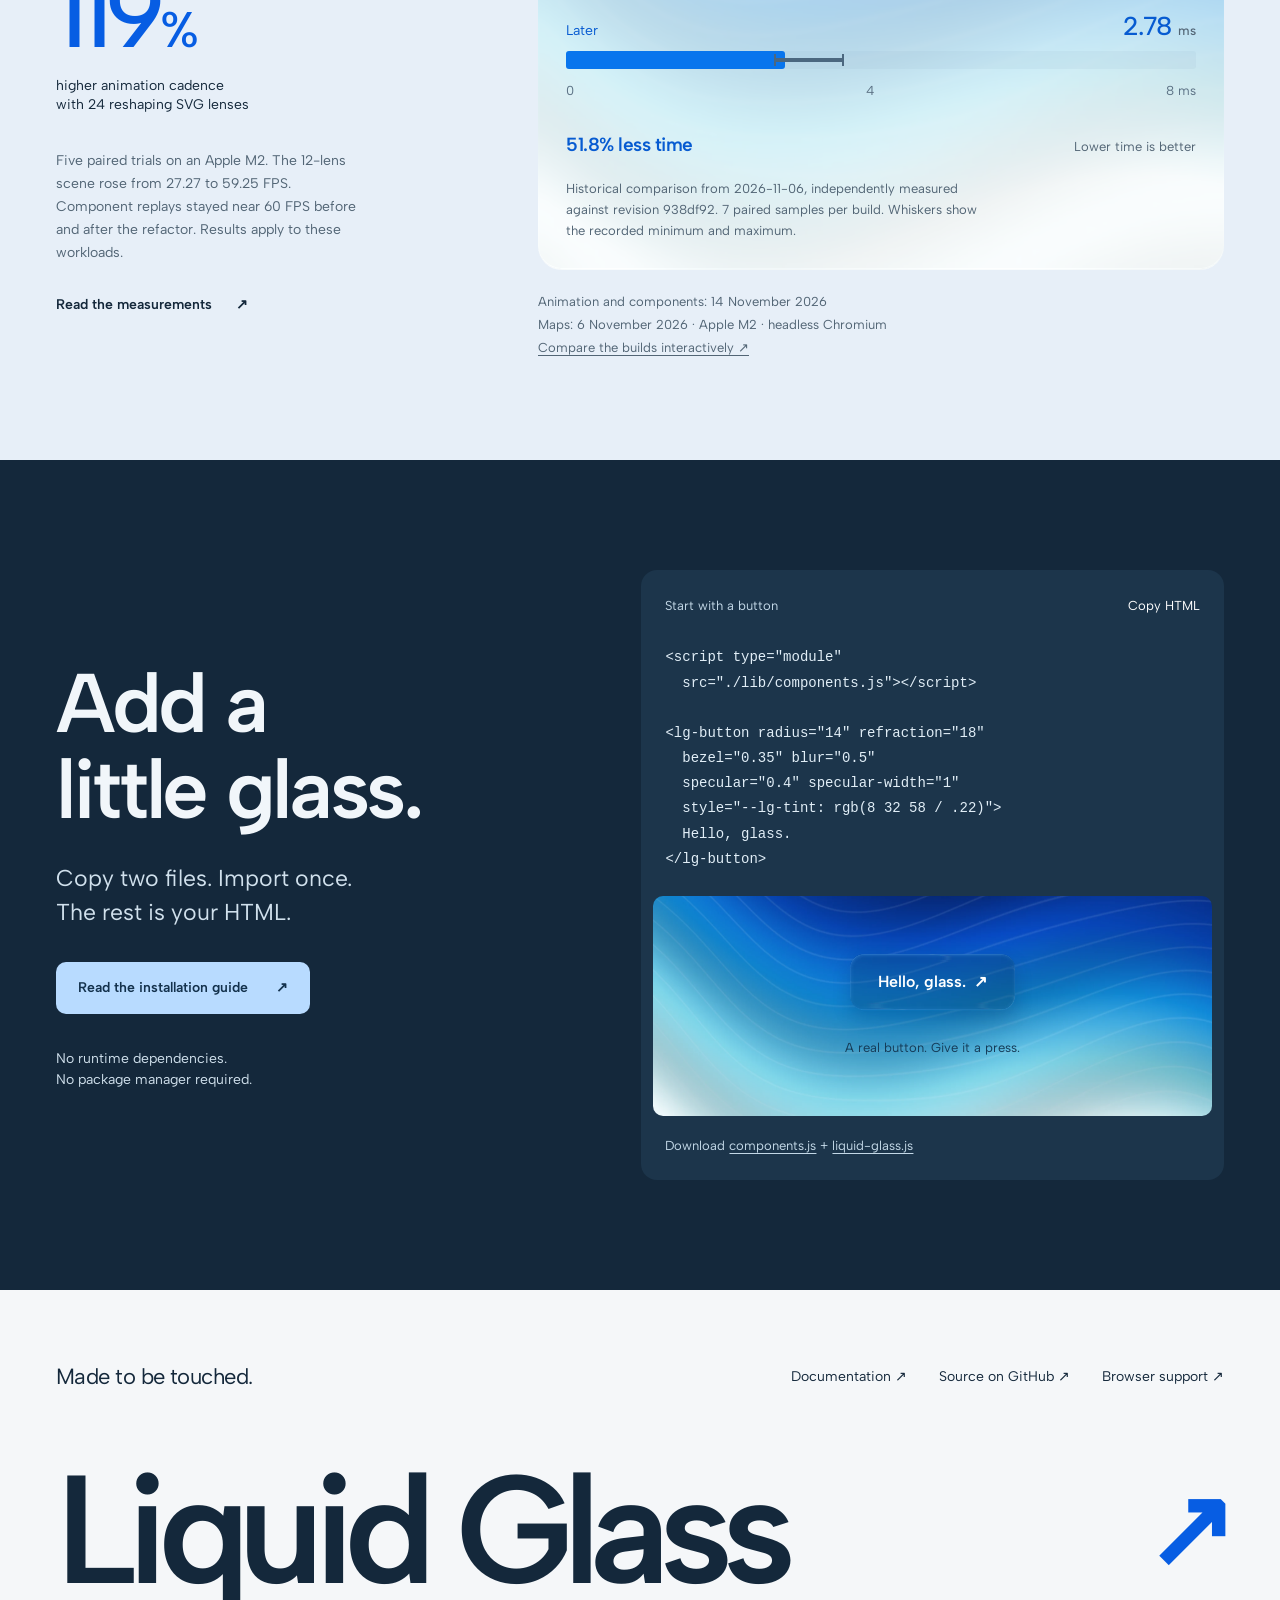
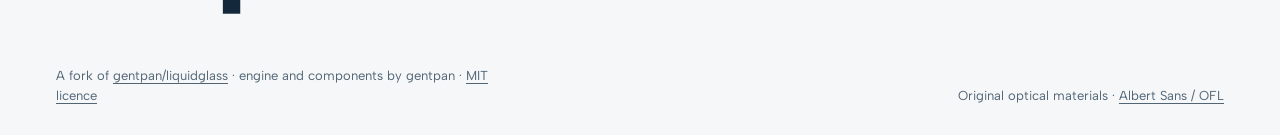
==== commit e851f17c: "feat(site): publish updated performance results The site and README used older animation measurement" ====
--- a/index.html
+++ b/index.html
@@ -95,14 +95,15 @@
     </section>
     <section class="performance-section" id="performance" aria-labelledby="performance-title">
       <div class="container performance-layout">
-        <div class="performance-copy"><h2 id="performance-title">More frames.<br>Same optics.</h2><p>SVG map encoding now favors fast pixel reads. The recorded 24-lens reshape scene rose from 15.8 to 38.5 FPS.</p><div class="measurement"><strong>143<span>%</span></strong><p>higher animation cadence<br>with 24 reshaping SVG lenses</p></div><p class="evidence-note">Five paired trials on an Apple M2. The 12-lens scene rose from 27.0 to 60.0 FPS. Results describe these workloads, not every browser or page.</p><a class="text-link" href="./docs/performance/fps-cpu-canvas.md">Read the measurements <span aria-hidden="true">↗</span></a></div>
+        <div class="performance-copy"><h2 id="performance-title">More frames.<br>Same optics.</h2><p>SVG map encoding favors fast pixel reads. The 14 November recheck measured 16.18 to 35.40 FPS with 24 reshaping lenses.</p><div class="measurement"><strong>119<span>%</span></strong><p>higher animation cadence<br>with 24 reshaping SVG lenses</p></div><p class="evidence-note">Five paired trials on an Apple M2. The 12-lens scene rose from 27.27 to 59.25 FPS. Component replays stayed near 60 FPS before and after the refactor. Results apply to these workloads.</p><a class="text-link" href="./docs/performance/fps-cpu-canvas.md">Read the measurements <span aria-hidden="true">↗</span></a></div>
         <div class="performance-figures">
-          <div class="figure-tabs" role="tablist" aria-label="Performance measurements"><button type="button" id="tab-maps" role="tab" aria-selected="true" aria-controls="figure-maps">Map creation</button><button type="button" id="tab-fps" role="tab" aria-selected="false" aria-controls="figure-fps" tabindex="-1">Animation</button><button type="button" id="tab-update" role="tab" aria-selected="false" aria-controls="figure-update" tabindex="-1">Update time</button></div>
+          <div class="figure-tabs" role="tablist" aria-label="Performance measurements"><button type="button" id="tab-maps" role="tab" aria-selected="true" aria-controls="figure-maps">Map creation</button><button type="button" id="tab-fps" role="tab" aria-selected="false" aria-controls="figure-fps" tabindex="-1">Animation</button><button type="button" id="tab-update" role="tab" aria-selected="false" aria-controls="figure-update" tabindex="-1">Update time</button><button type="button" id="tab-components" role="tab" aria-selected="false" aria-controls="figure-components" tabindex="-1">Components</button></div>
           <div id="figure-maps" role="tabpanel" aria-labelledby="tab-maps" class="benchmark-mount"><p>Loading recorded measurements…</p></div>
           <div id="figure-fps" role="tabpanel" aria-labelledby="tab-fps" class="benchmark-mount" hidden></div>
           <div id="figure-update" role="tabpanel" aria-labelledby="tab-update" class="benchmark-mount" hidden></div>
-          <noscript><p>View the <a href="./docs/performance/current-map-time.svg">map timings</a>, <a href="./docs/performance/current-animation-fps.svg">animation results</a> or <a href="./docs/performance/current-update-time.svg">update timings</a>.</p></noscript>
-          <p class="figure-caption">Animation: 12 November 2026 · Maps: 6 November 2026<br>Apple M2 · headless Chromium<br><a href="./showcase/">Compare the builds interactively ↗</a></p>
+          <div id="figure-components" role="tabpanel" aria-labelledby="tab-components" class="benchmark-mount" hidden></div>
+          <noscript><p>View the <a href="./docs/performance/current-map-time.svg">map timings</a>, <a href="./docs/performance/current-animation-fps.svg">animation results</a>, <a href="./docs/performance/current-update-time.svg">update timings</a> or <a href="./docs/performance/current-component-fps.svg">component results</a>.</p></noscript>
+          <p class="figure-caption">Animation and components: 14 November 2026<br>Maps: 6 November 2026 · Apple M2 · headless Chromium<br><a href="./showcase/">Compare the builds interactively ↗</a></p>
         </div>
       </div>
     </section>
--- a/assets/site.css
+++ b/assets/site.css
@@ -140,7 +140,7 @@
 .performance-copy .evidence-note { font-size: 14px; color: var(--muted); line-height: 1.65; }
 .performance-copy .text-link { margin-top: 22px; }
 .performance-figures { min-width: 0; }
-.figure-tabs { display: flex; gap: 24px; padding-bottom: 20px; }
+.figure-tabs { display: flex; flex-wrap: wrap; gap: 12px 24px; padding-bottom: 20px; }
 .figure-tabs button { font-size: 14px; padding: 7px 0; background: transparent; color: var(--muted); }
 .figure-tabs button[aria-selected="true"] { color: var(--blue); font-weight: 600; text-decoration: underline; text-underline-offset: 7px; text-decoration-thickness: 2px; }
 .benchmark-shell { position: relative; isolation: isolate; border-radius: 24px; overflow: hidden; background: #f4f8fd; }
